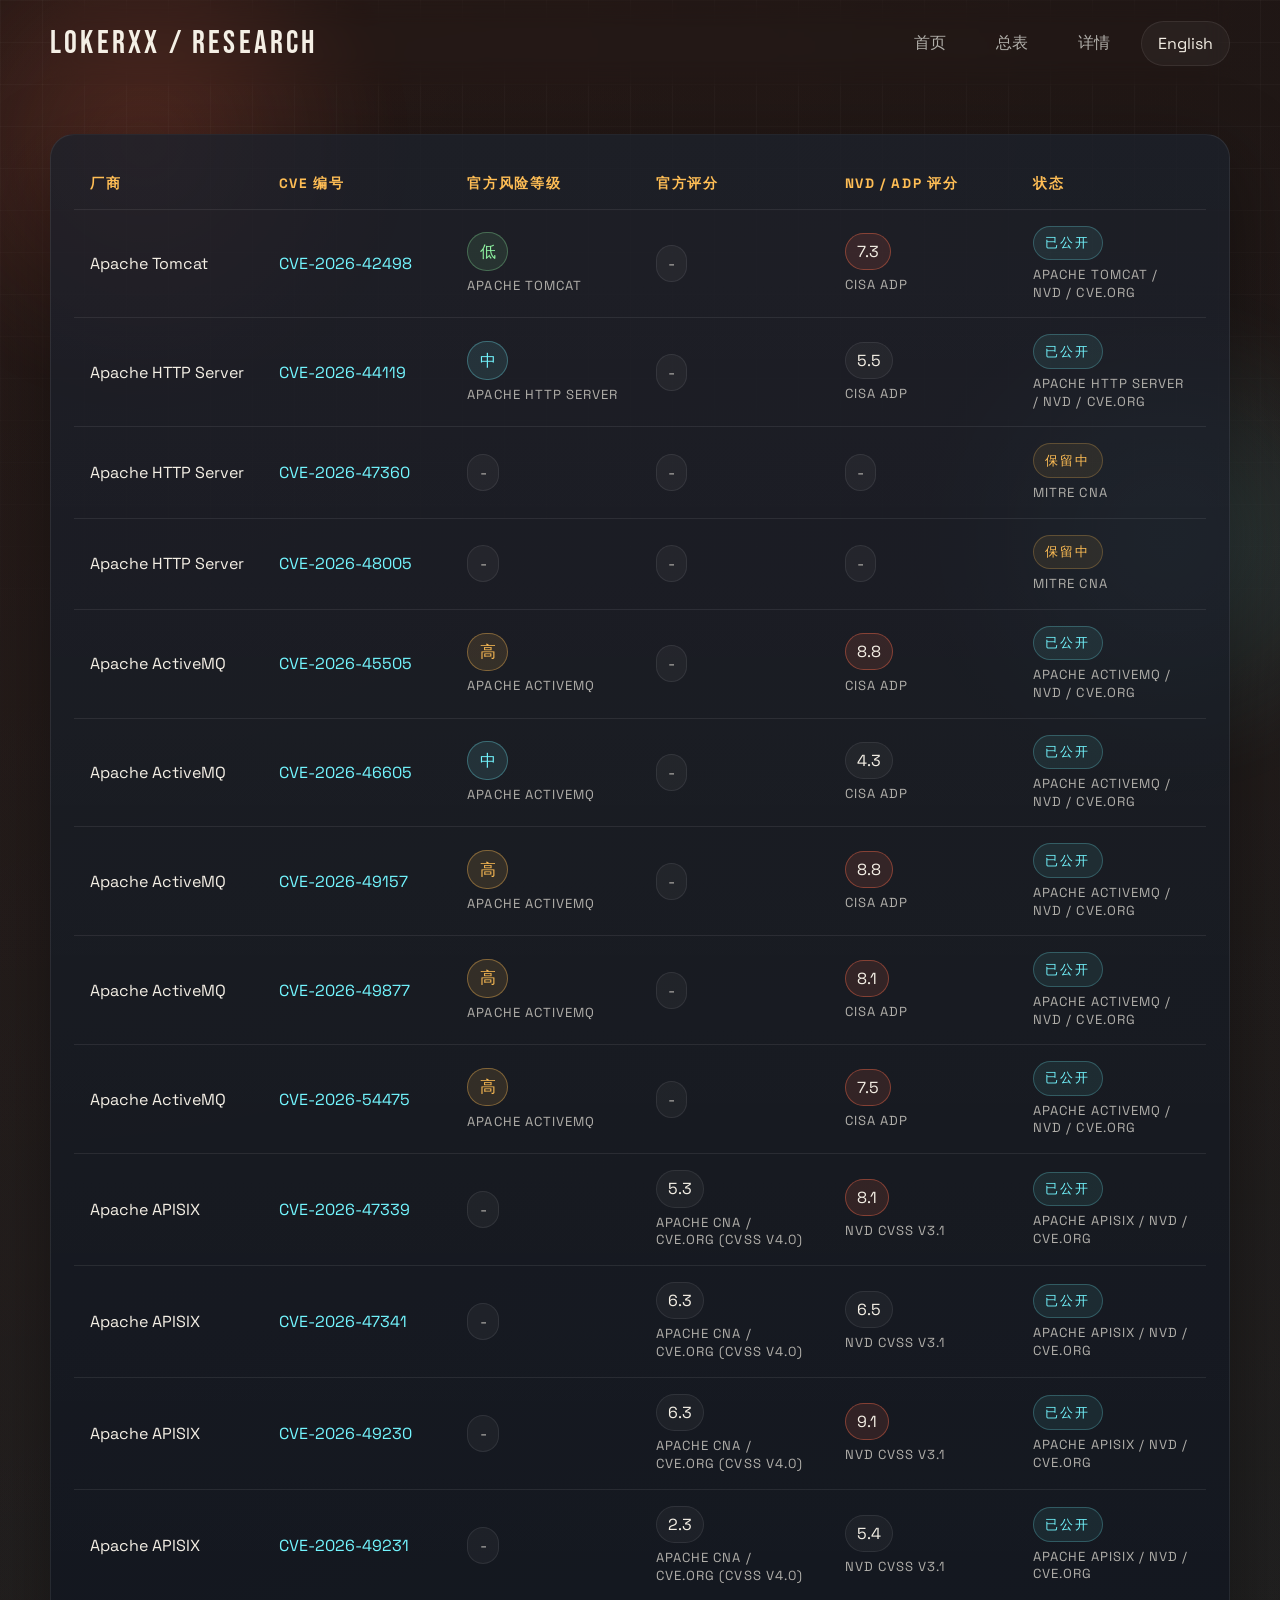
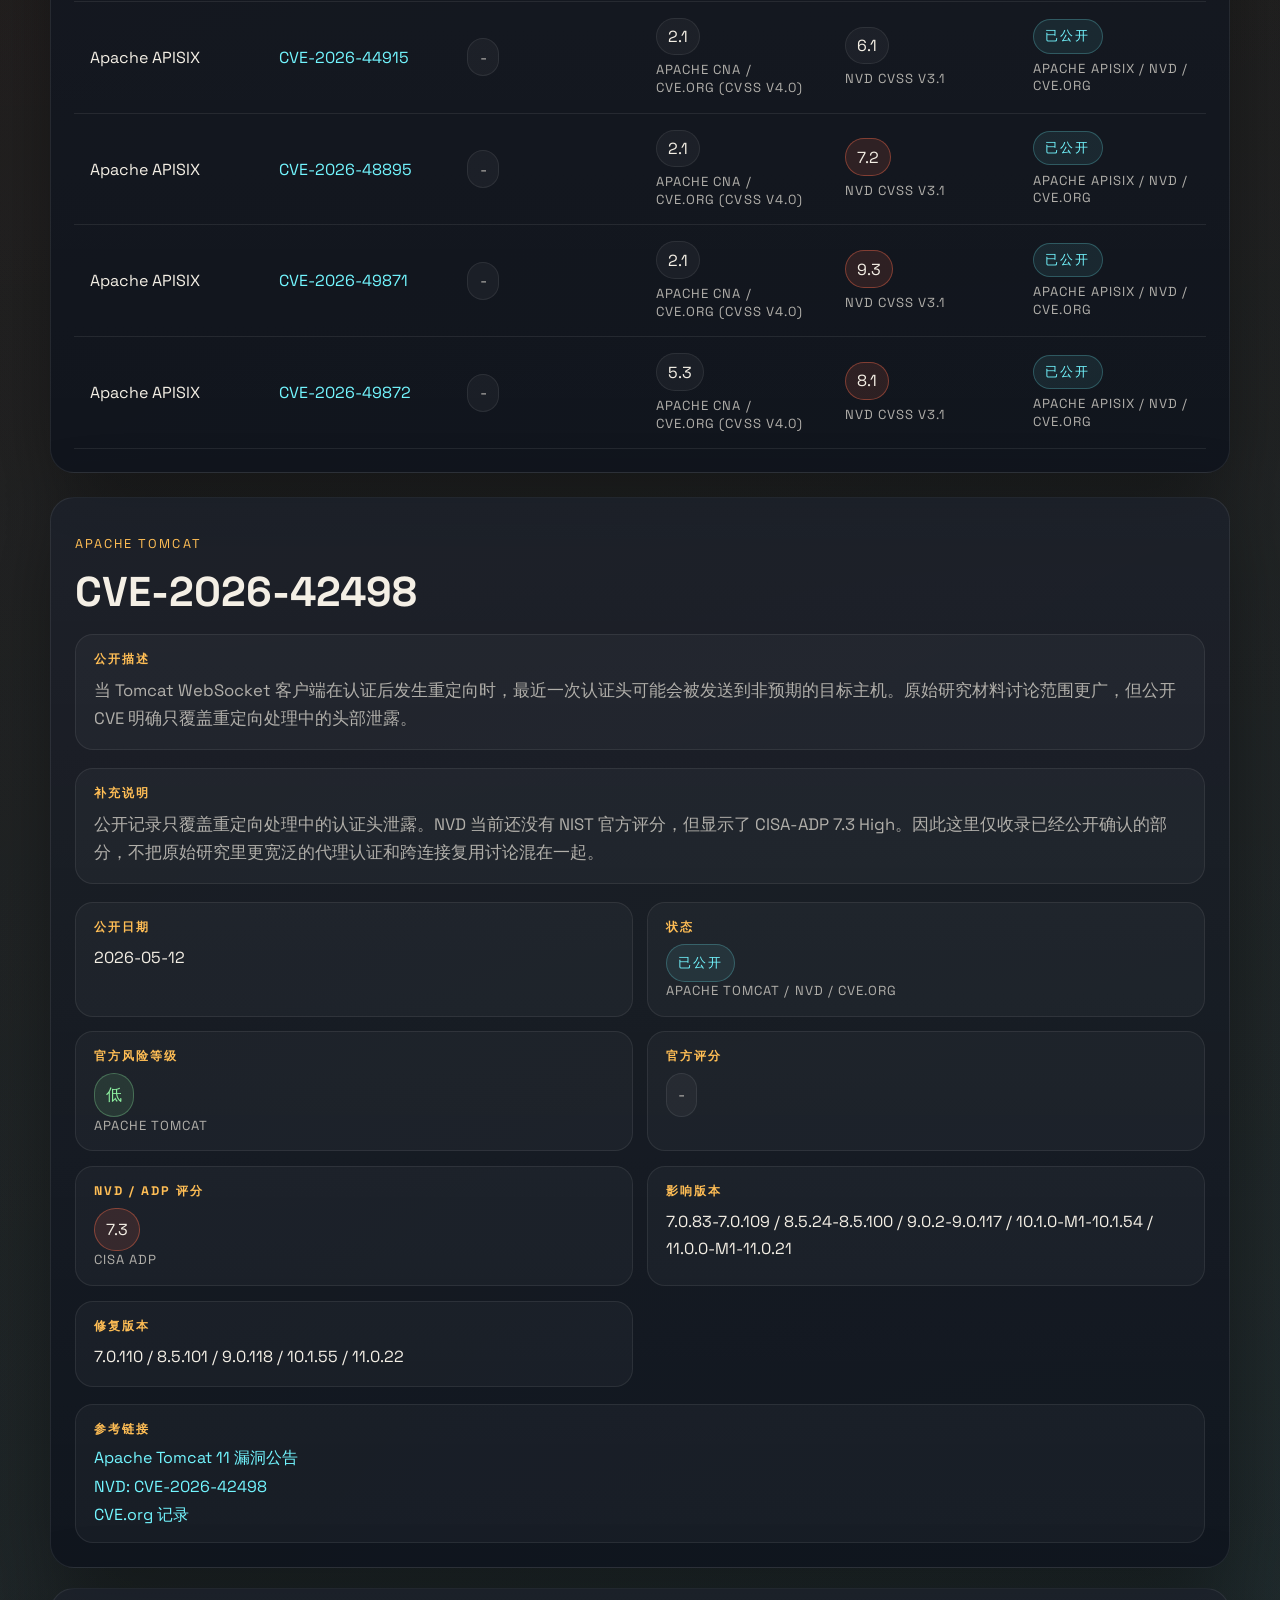
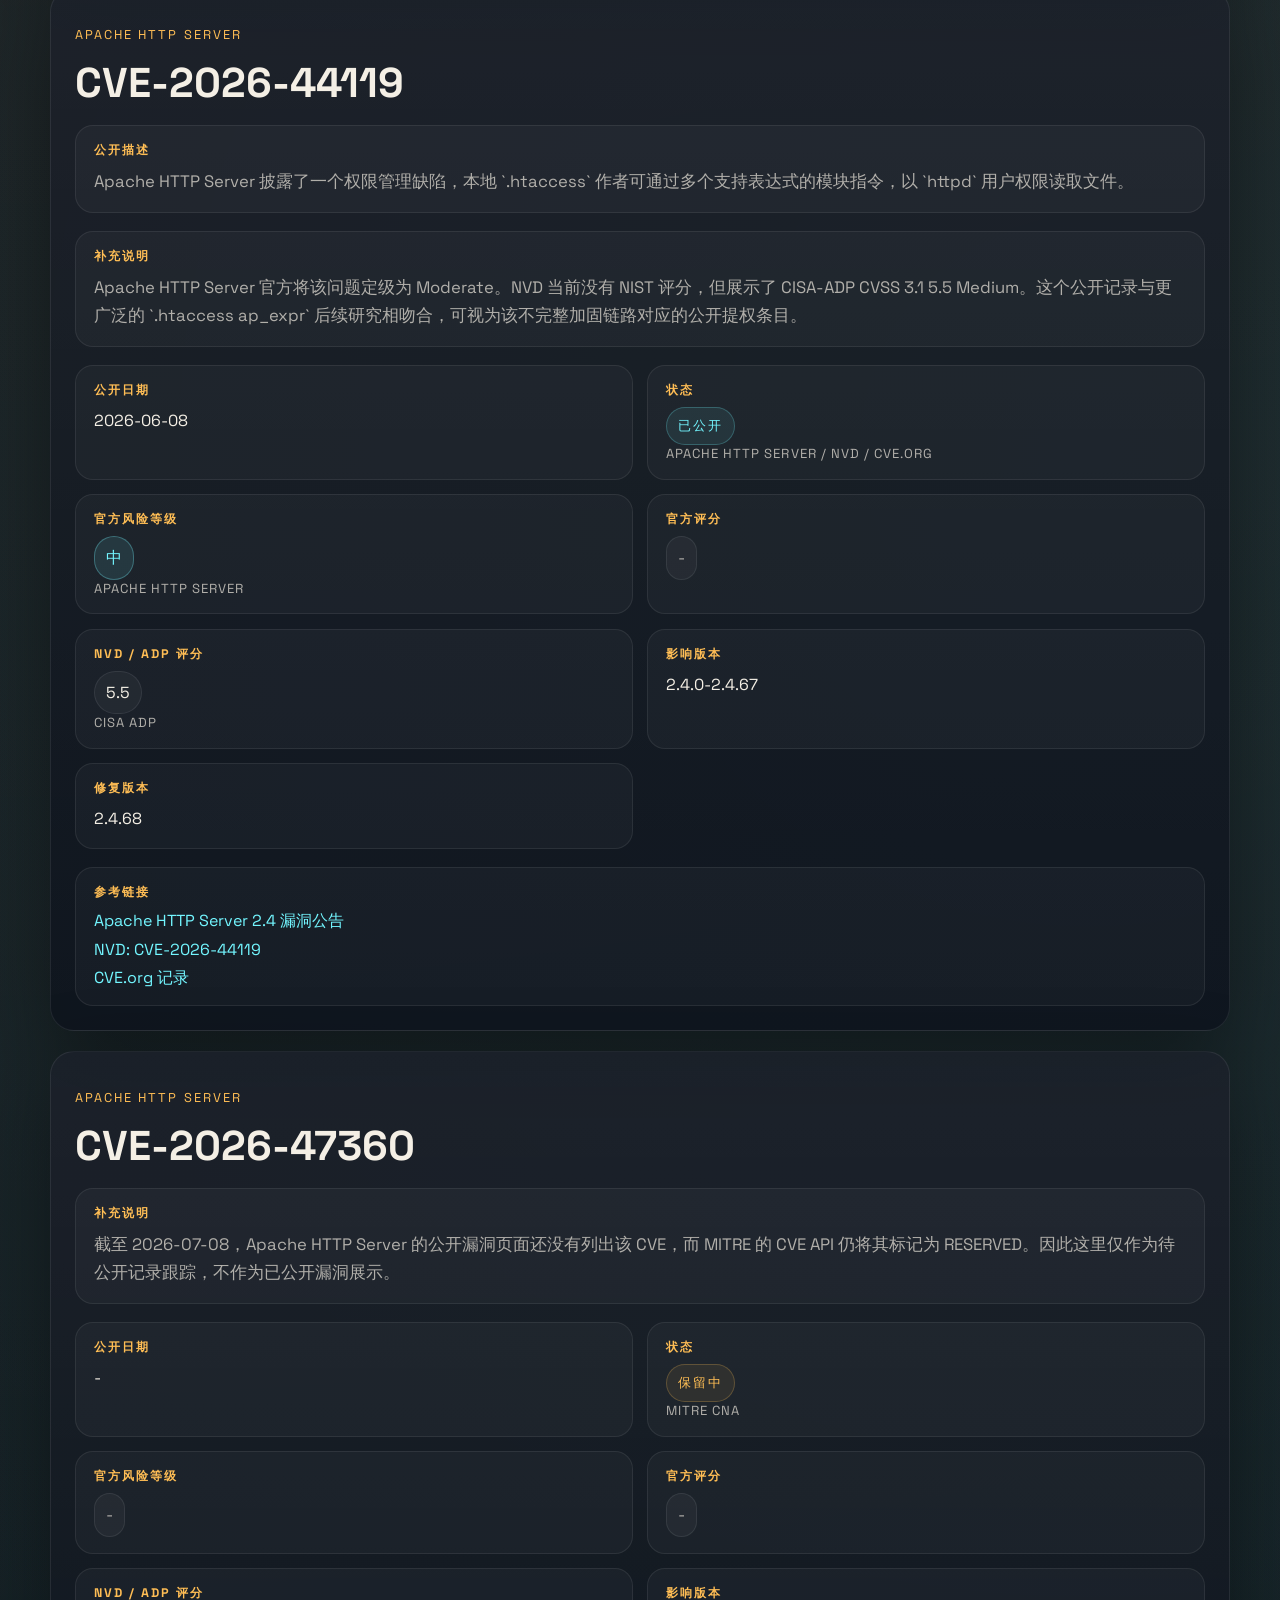
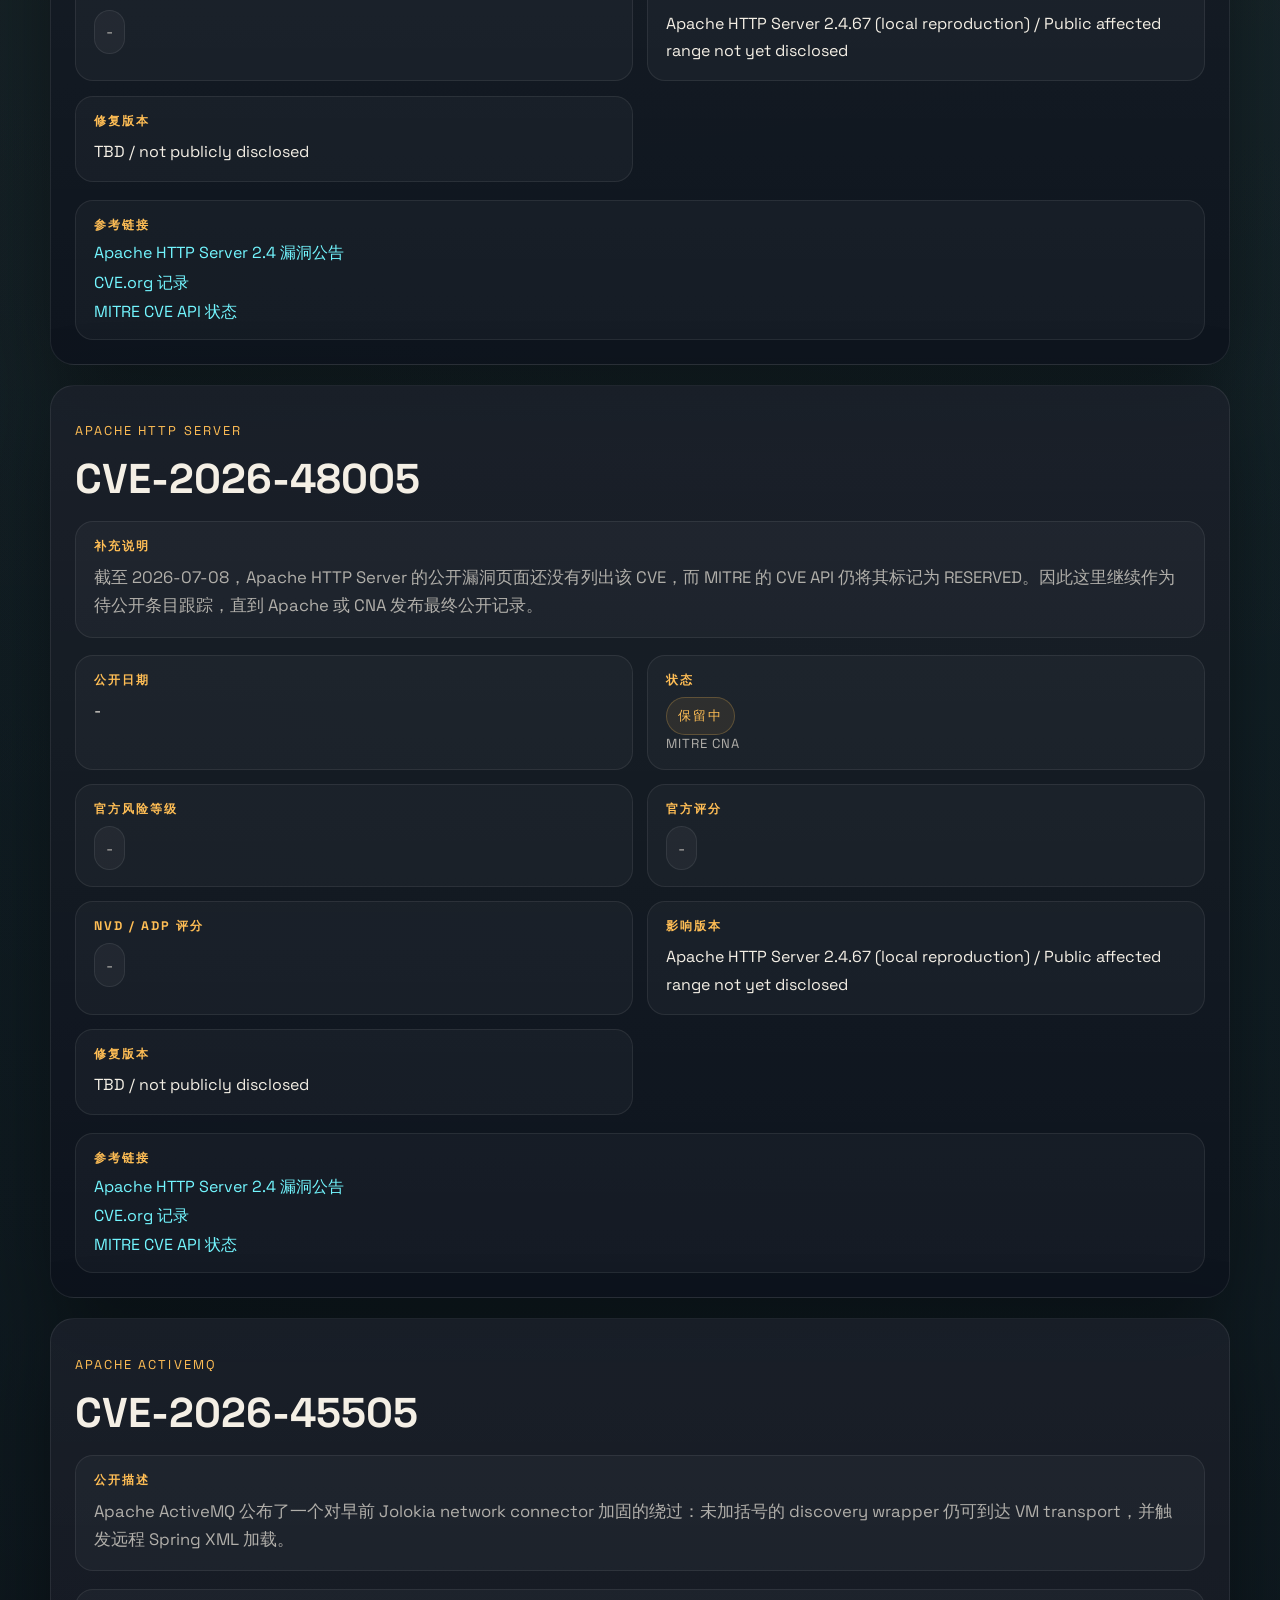
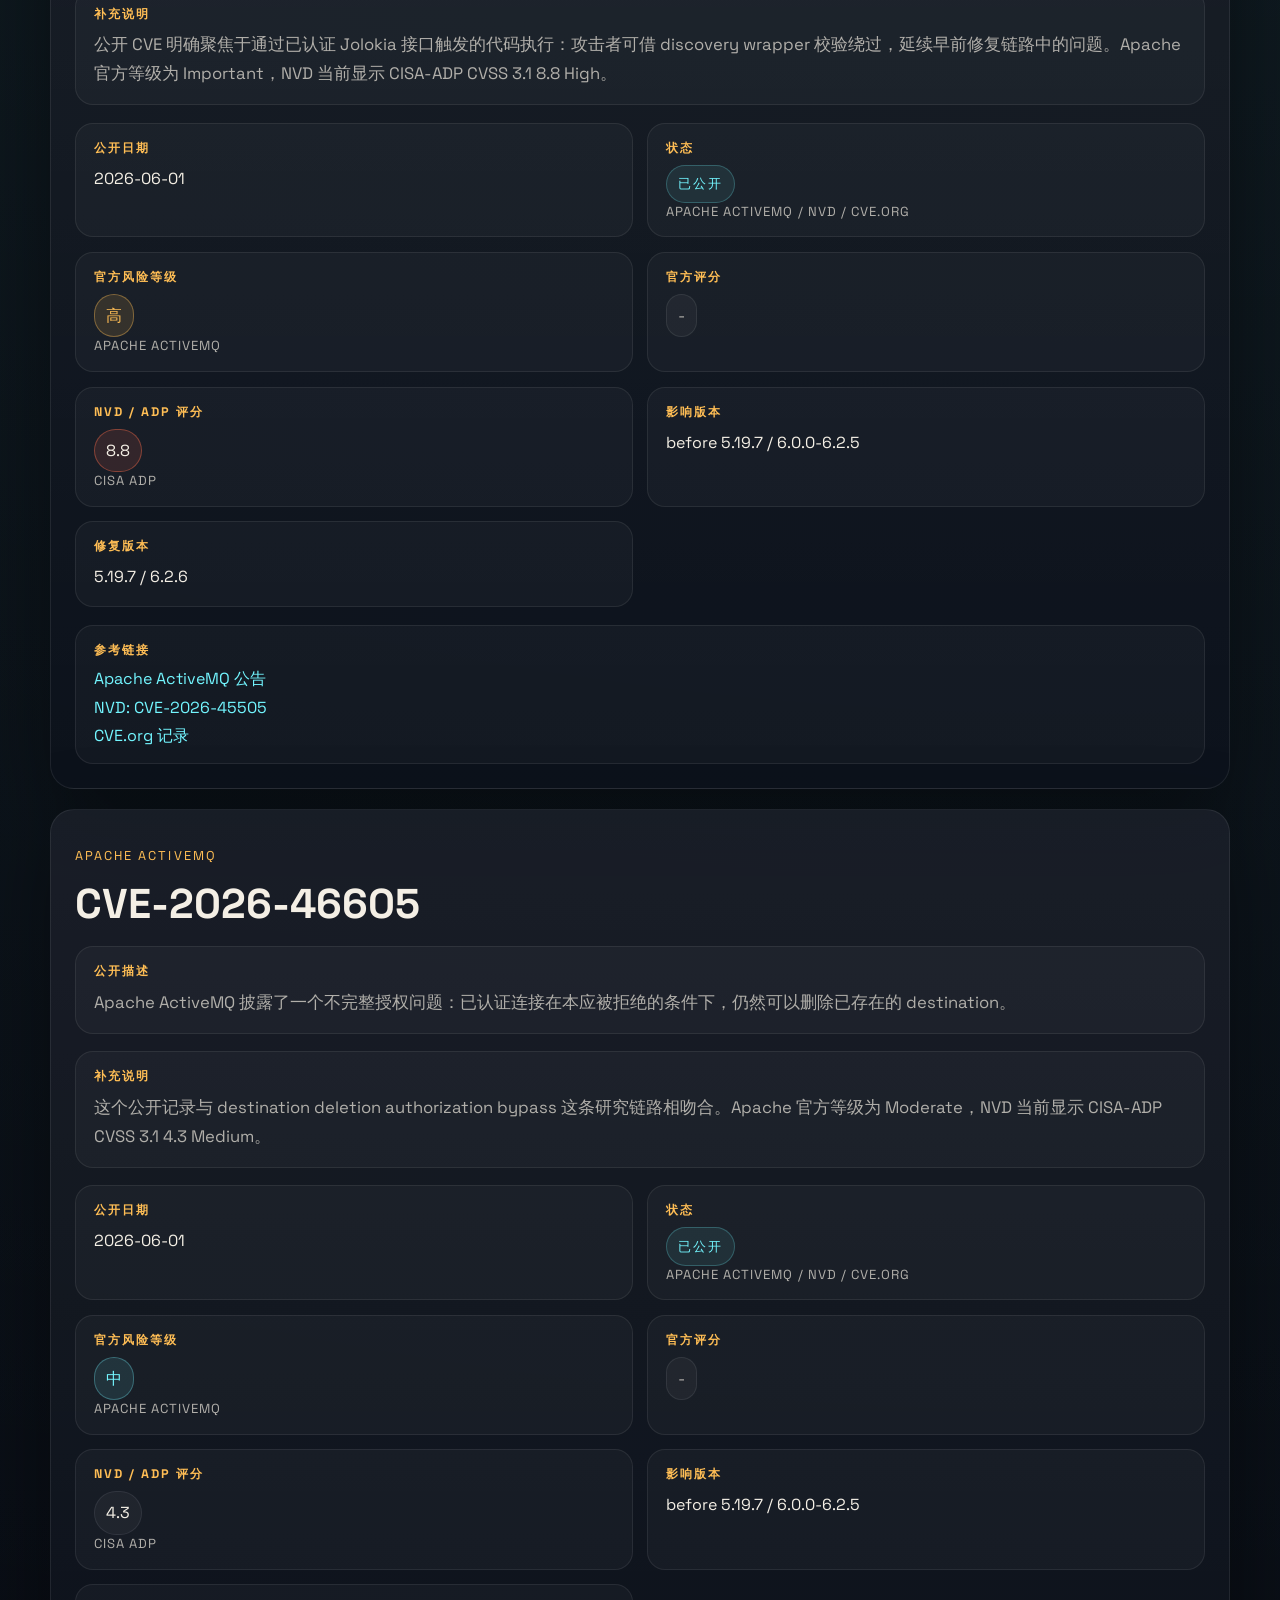
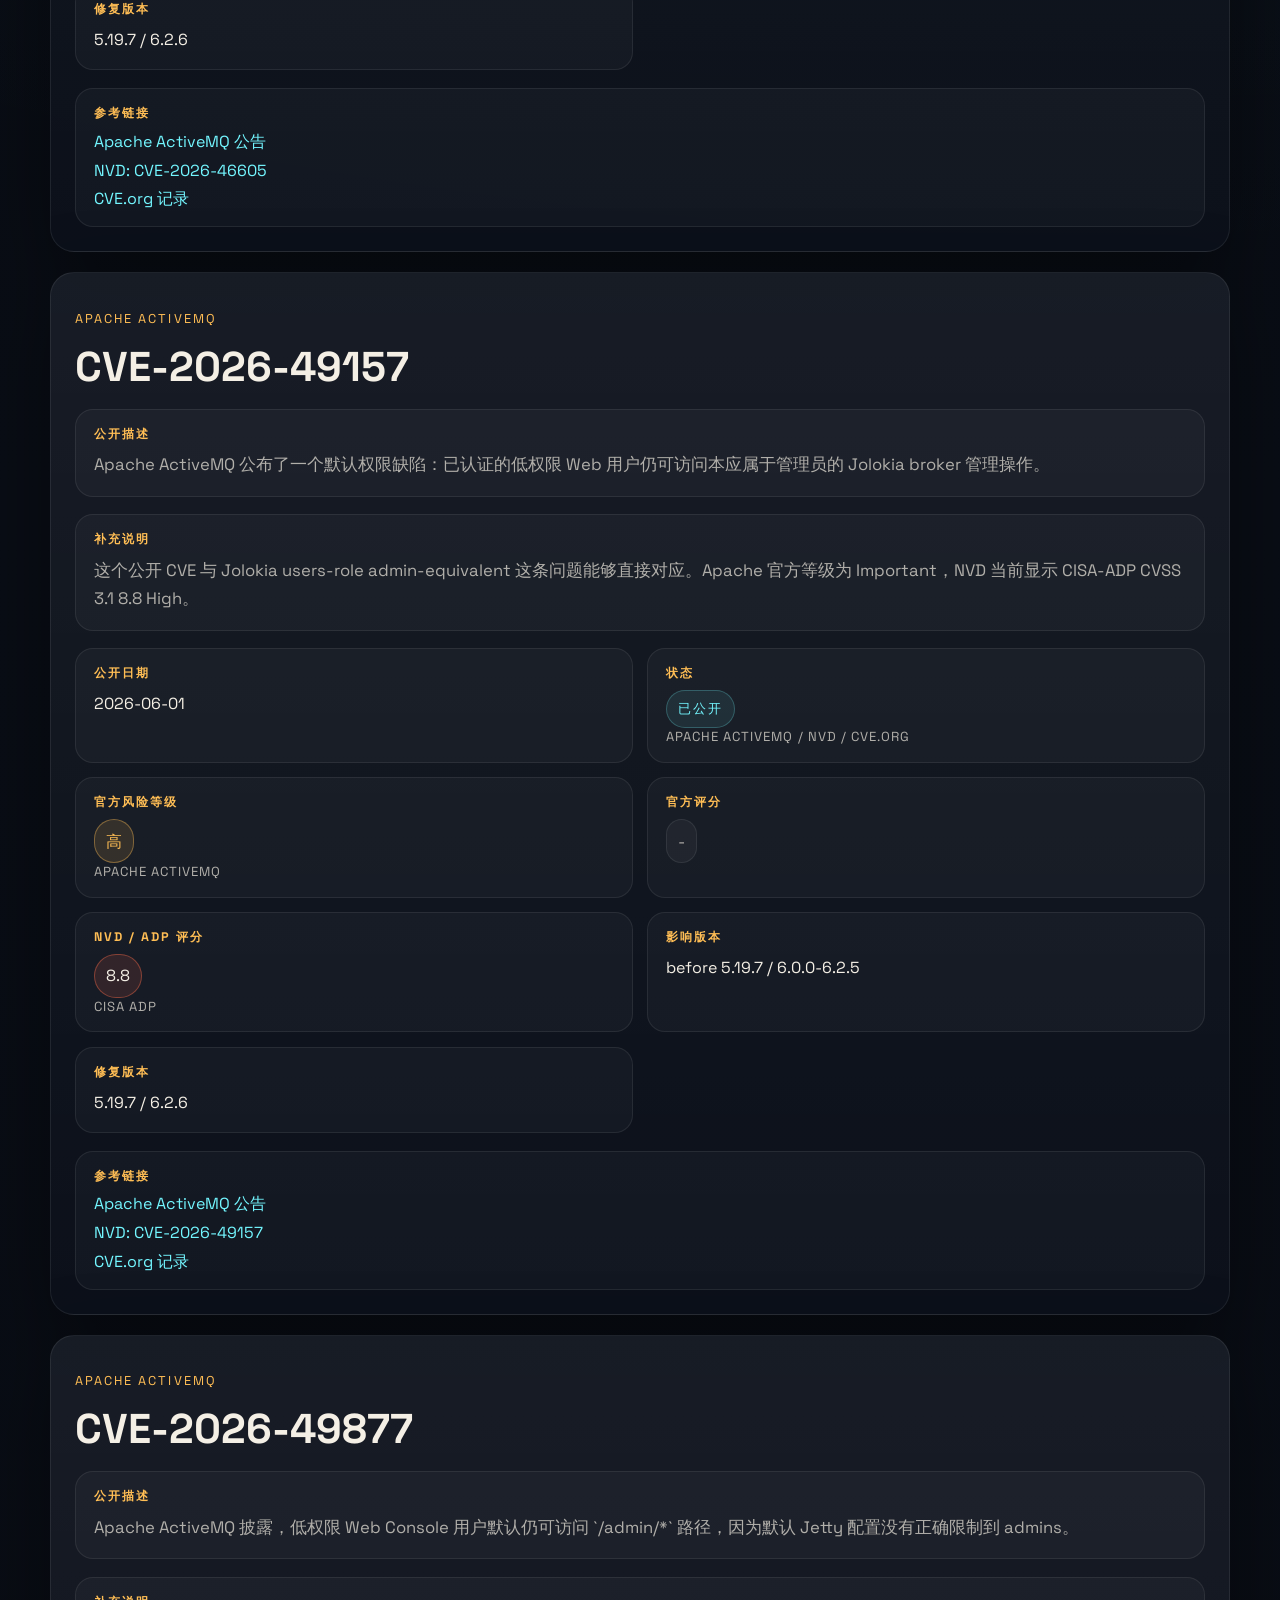
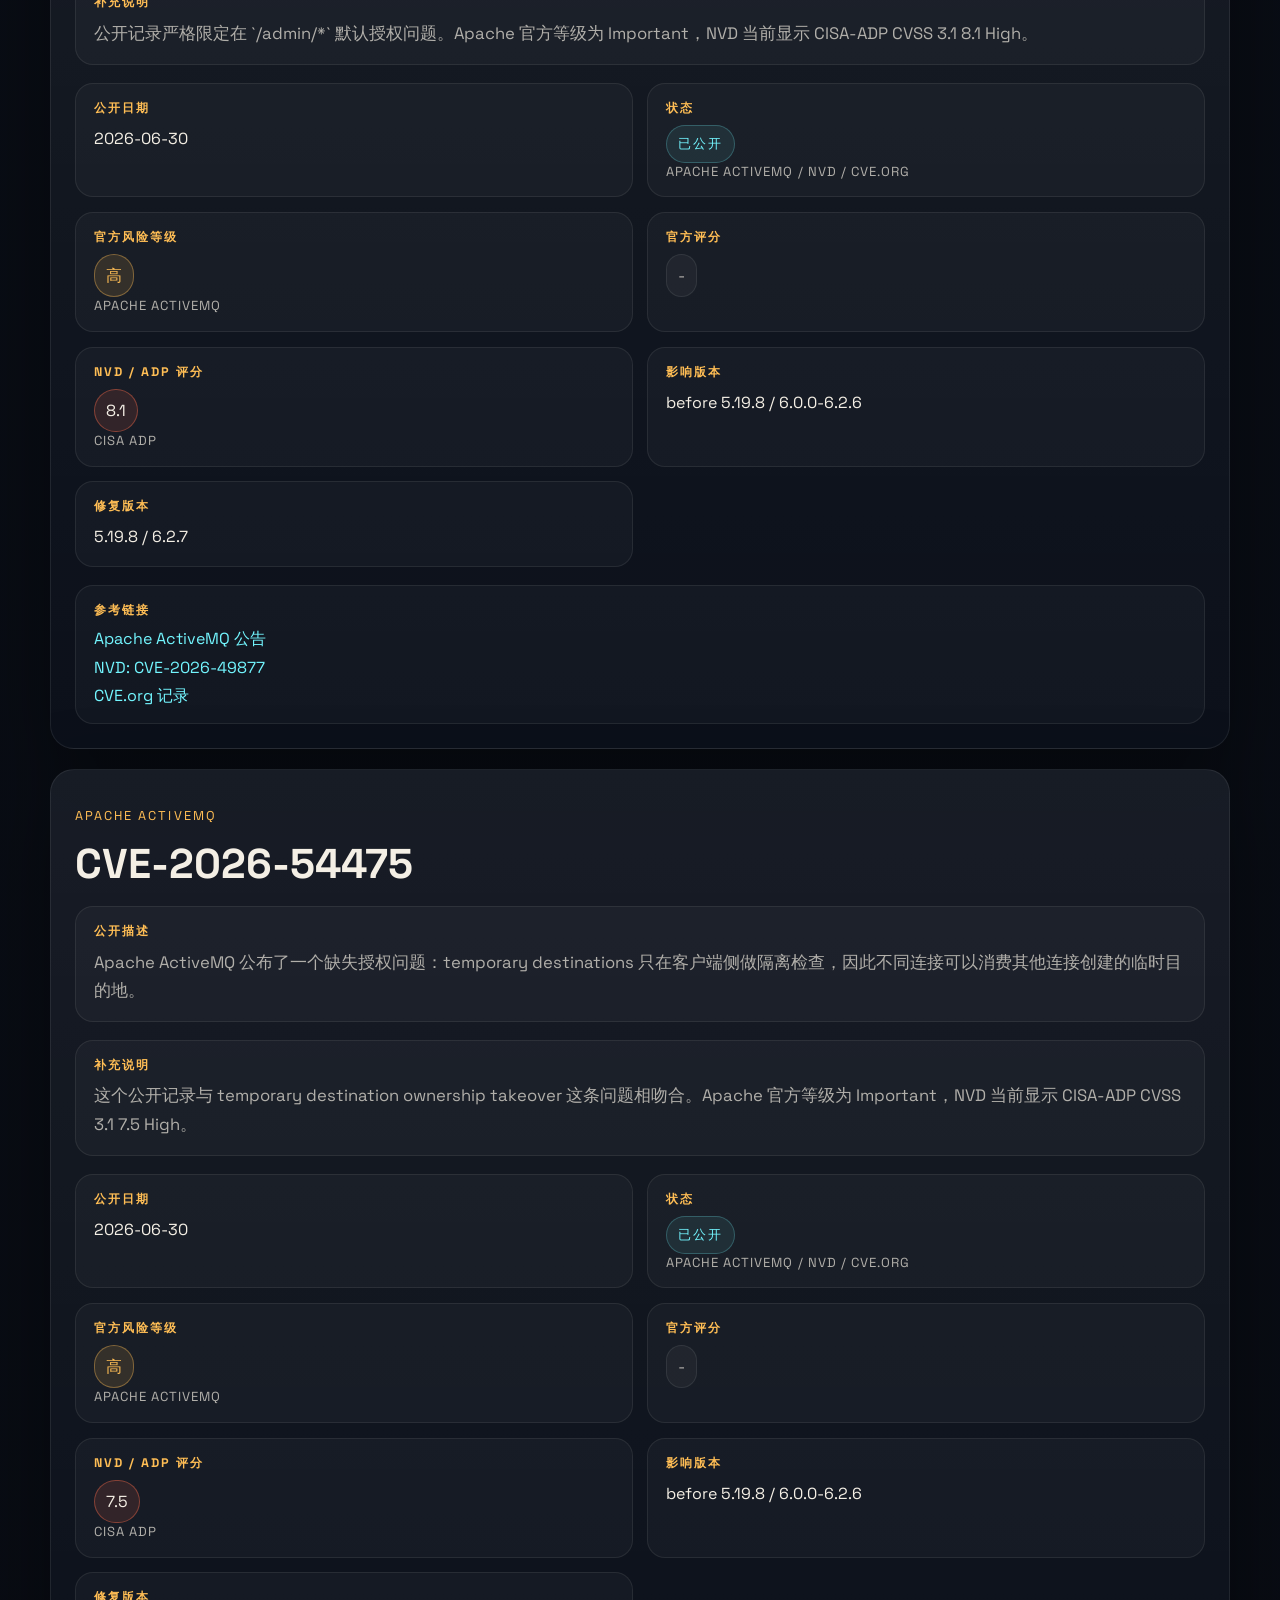
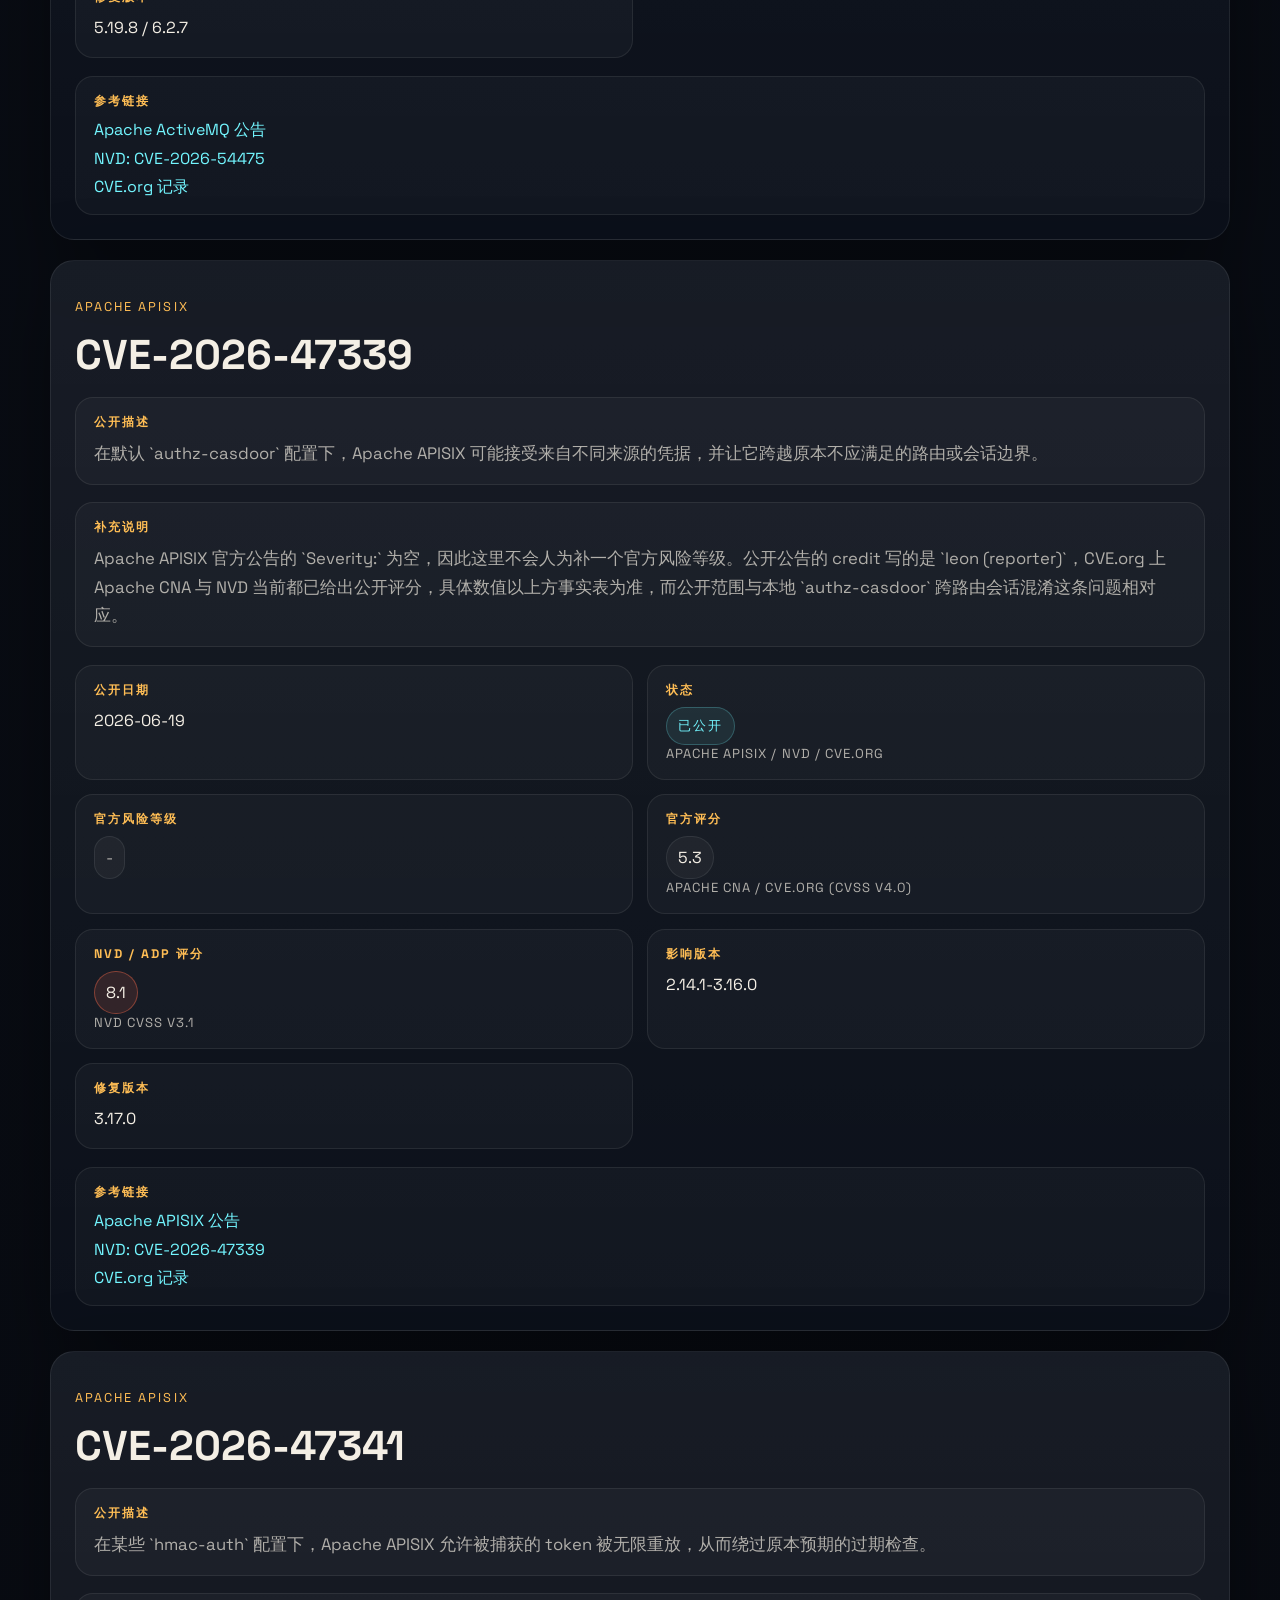
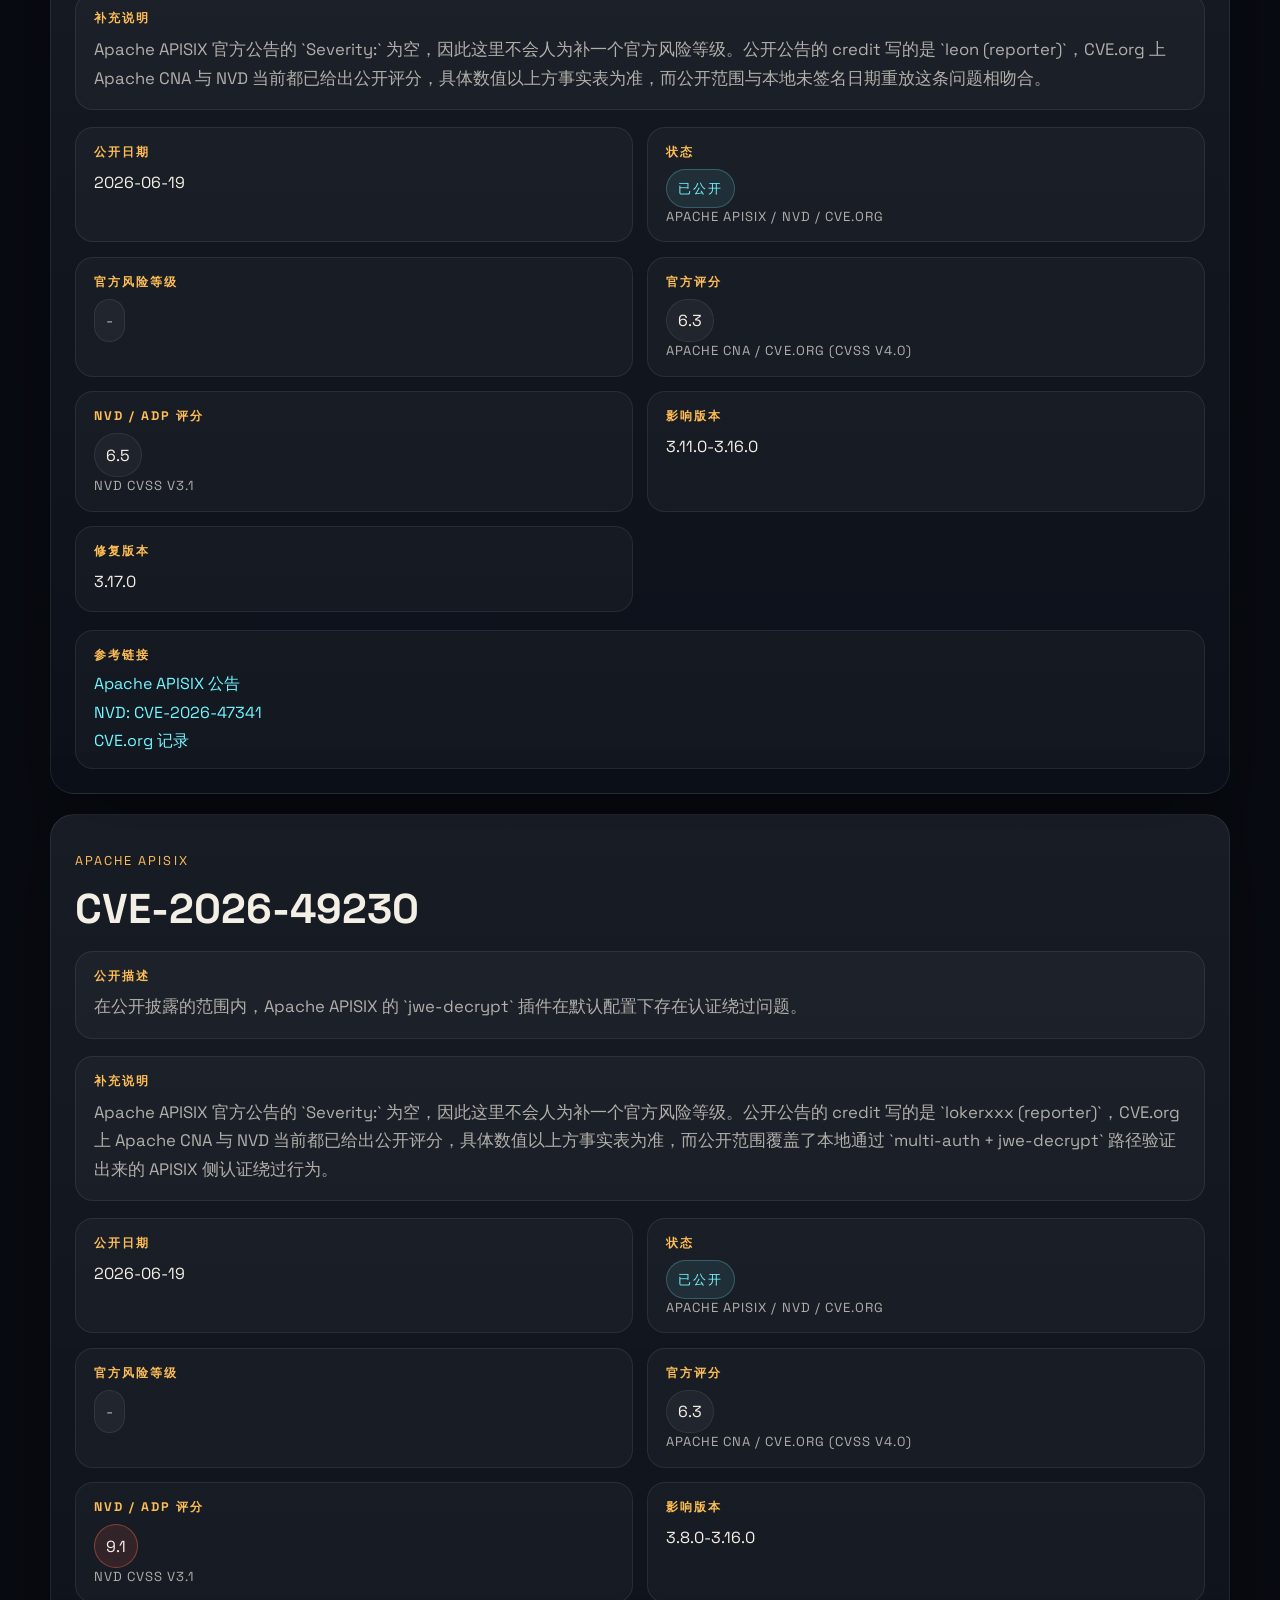
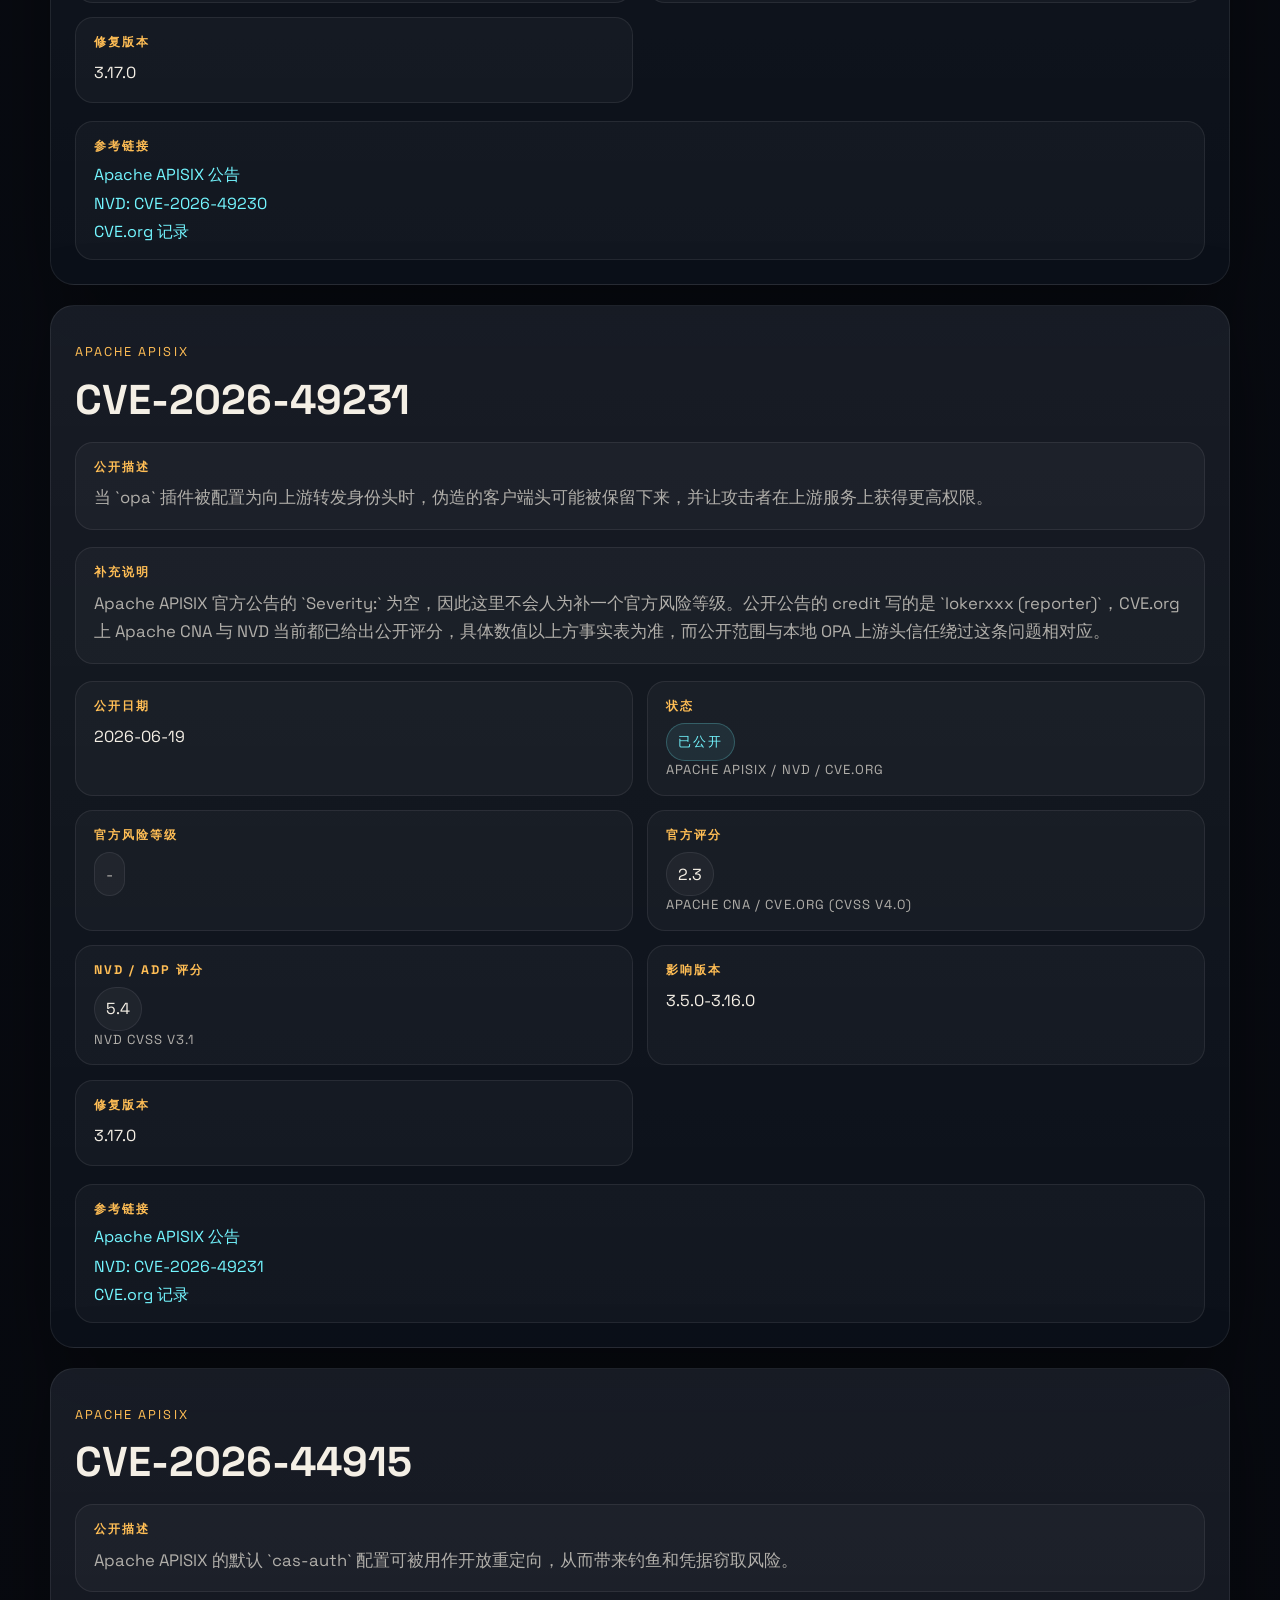
==== cve_detail.html @ 5c818f4a "update" ====
<!DOCTYPE html>
<html lang="zh-CN">
  <head>
    <meta charset="UTF-8" />
    <meta name="viewport" content="width=device-width, initial-scale=1.0" />
    <title>LOKERXX | Apache CVE Detail</title>
    <meta
      name="description"
      content="Apache CVE detail page showing both published records and reserved identifiers being tracked."
    />
    <link rel="preconnect" href="https://fonts.googleapis.com" />
    <link rel="preconnect" href="https://fonts.gstatic.com" crossorigin />
    <link
      href="https://fonts.googleapis.com/css2?family=Bebas+Neue&family=Space+Grotesk:wght@400;500;700&display=swap"
      rel="stylesheet"
    />
    <link rel="stylesheet" href="styles.css" />
  </head>
  <body class="detail-page" data-page="detail">
    <div class="page-shell">
      <div class="ambient ambient-one"></div>
      <div class="ambient ambient-two"></div>
      <div class="grid-mask"></div>

      <header class="topbar">
        <a class="brand" href="index.html">LOKERXX / RESEARCH</a>
        <div class="topbar-tools">
          <nav class="nav">
            <a href="index.html" data-i18n="navHome">Home</a>
            <a href="#detail-index" data-i18n="navTable">Table</a>
            <a href="#detail-list" data-i18n="navDetails">Details</a>
          </nav>
          <button class="lang-toggle" id="language-toggle" type="button">中文</button>
        </div>
      </header>

      <main>
        <section id="detail-index" class="section">
          <article class="panel table-panel">
            <div class="table-wrap">
              <table class="research-table detail-index-table">
                <thead>
                  <tr>
                    <th data-i18n="colVendor">Vendor</th>
                    <th data-i18n="colCve">CVE ID</th>
                    <th data-i18n="colOfficialSeverity">Official Severity</th>
                    <th data-i18n="colOfficialScore">Official Score</th>
                    <th data-i18n="colNvdScore">NVD Score</th>
                    <th data-i18n="colStatus">Status</th>
                  </tr>
                </thead>
                <tbody id="detail-index-body"></tbody>
              </table>
            </div>
          </article>

          <div class="detail-list" id="detail-list"></div>
        </section>
      </main>

      <footer class="footer">
        <p>© <span id="year"></span> LOKERXX.</p>
      </footer>
    </div>

    <script src="cve-data.js"></script>
    <script src="script.js"></script>
  </body>
</html>
---- styles.css ----
:root {
  --bg: #07080d;
  --bg-soft: #101521;
  --panel: rgba(14, 18, 29, 0.78);
  --panel-strong: rgba(20, 25, 39, 0.94);
  --line: rgba(255, 255, 255, 0.08);
  --line-strong: rgba(118, 247, 255, 0.22);
  --text: #f4efe5;
  --muted: #b1afaa;
  --gold: #ffbe55;
  --red: #ff6d4d;
  --cyan: #73f6ff;
  --green: #8ef1a1;
  --shadow: 0 24px 80px rgba(0, 0, 0, 0.38);
  --radius: 24px;
  --max-width: 1180px;
}

* {
  box-sizing: border-box;
}

html {
  scroll-behavior: smooth;
}

body {
  margin: 0;
  min-height: 100vh;
  font-family: "Space Grotesk", sans-serif;
  color: var(--text);
  background:
    radial-gradient(circle at top left, rgba(255, 109, 77, 0.12), transparent 28%),
    radial-gradient(circle at 85% 18%, rgba(115, 246, 255, 0.14), transparent 28%),
    linear-gradient(180deg, #050607 0%, #090d15 42%, #07080d 100%);
  overflow-x: hidden;
}

a {
  color: inherit;
  text-decoration: none;
}

.page-shell {
  position: relative;
  isolation: isolate;
}

.ambient {
  position: fixed;
  width: 34rem;
  height: 34rem;
  border-radius: 999px;
  filter: blur(34px);
  opacity: 0.24;
  pointer-events: none;
  z-index: -3;
}

.ambient-one {
  top: -8rem;
  left: -8rem;
  background: radial-gradient(circle, rgba(255, 109, 77, 0.84), transparent 64%);
  animation: drift-one 12s ease-in-out infinite;
}

.ambient-two {
  right: -10rem;
  bottom: 10vh;
  background: radial-gradient(circle, rgba(115, 246, 255, 0.7), transparent 62%);
  animation: drift-two 14s ease-in-out infinite;
}

.grid-mask {
  position: fixed;
  inset: 0;
  background-image:
    linear-gradient(rgba(255, 255, 255, 0.03) 1px, transparent 1px),
    linear-gradient(90deg, rgba(255, 255, 255, 0.03) 1px, transparent 1px);
  background-size: 42px 42px;
  mask-image: linear-gradient(180deg, rgba(0, 0, 0, 0.9), transparent 88%);
  pointer-events: none;
  z-index: -2;
}

.topbar {
  position: sticky;
  top: 0;
  display: flex;
  align-items: center;
  justify-content: space-between;
  width: min(calc(100% - 2rem), var(--max-width));
  margin: 0 auto;
  padding: 1.25rem 0;
  backdrop-filter: blur(12px);
  z-index: 10;
}

.topbar-tools {
  display: flex;
  align-items: center;
  gap: 0.85rem;
}

.brand {
  font-family: "Bebas Neue", sans-serif;
  font-size: 2rem;
  letter-spacing: 0.1em;
}

.nav {
  display: flex;
  gap: 1rem;
}

.nav a {
  padding: 0.7rem 1rem;
  border: 1px solid transparent;
  border-radius: 999px;
  color: var(--muted);
  transition:
    border-color 180ms ease,
    color 180ms ease,
    background-color 180ms ease;
}

.nav a:hover,
.nav a:focus-visible {
  color: var(--text);
  border-color: var(--line);
  background: rgba(255, 255, 255, 0.04);
}

.lang-toggle {
  padding: 0.7rem 1rem;
  border: 1px solid var(--line);
  border-radius: 999px;
  background: rgba(255, 255, 255, 0.04);
  color: var(--text);
  font: inherit;
  cursor: pointer;
  transition:
    border-color 180ms ease,
    background-color 180ms ease,
    transform 180ms ease;
}

.lang-toggle:hover,
.lang-toggle:focus-visible {
  transform: translateY(-1px);
  border-color: var(--line-strong);
  background: rgba(255, 255, 255, 0.08);
}

main {
  width: min(calc(100% - 2rem), var(--max-width));
  margin: 0 auto;
}

.section {
  padding: 3rem 0;
}

.eyebrow,
.status-pill {
  text-transform: uppercase;
  letter-spacing: 0.16em;
  font-size: 0.8rem;
}

.eyebrow {
  color: var(--gold);
}

.detail-copy {
  max-width: 62ch;
  font-size: 1.04rem;
  line-height: 1.7;
  color: var(--muted);
}

.panel {
  background: linear-gradient(180deg, rgba(255, 255, 255, 0.05), transparent), var(--panel);
  border: 1px solid var(--line);
  border-radius: var(--radius);
  box-shadow: var(--shadow);
}

.table-panel {
  padding: 1.45rem;
  overflow: hidden;
}

.table-wrap {
  overflow-x: auto;
}

.research-table {
  width: 100%;
  border-collapse: collapse;
  table-layout: fixed;
}

.research-table th,
.research-table td {
  padding: 1rem;
  border-bottom: 1px solid var(--line);
  text-align: left;
}

.research-table th {
  font-size: 0.85rem;
  letter-spacing: 0.12em;
  text-transform: uppercase;
  color: var(--gold);
}

.research-table td {
  font-size: 1rem;
}

.cve-link {
  color: var(--cyan);
  word-break: break-word;
}

.score-pill,
.risk-pill,
.status-pill {
  display: inline-flex;
  align-items: center;
  gap: 0.35rem;
  padding: 0.45rem 0.7rem;
  border-radius: 999px;
  border: 1px solid var(--line);
  background: rgba(255, 255, 255, 0.04);
}

.score-pill {
  color: var(--text);
}

.score-pill.is-high {
  border-color: rgba(255, 109, 77, 0.4);
  background: rgba(255, 109, 77, 0.12);
}

.score-pill.is-none {
  color: var(--muted);
}

.risk-pill.is-none,
.status-pill.is-none {
  color: var(--muted);
}

.risk-pill.is-critical {
  color: #ffd9cf;
  border-color: rgba(255, 109, 77, 0.45);
  background: rgba(255, 109, 77, 0.18);
}

.risk-pill.is-high {
  color: #ffbe55;
  border-color: rgba(255, 190, 85, 0.38);
  background: rgba(255, 190, 85, 0.12);
}

.risk-pill.is-medium {
  color: var(--cyan);
  border-color: rgba(115, 246, 255, 0.3);
  background: rgba(115, 246, 255, 0.1);
}

.risk-pill.is-low {
  color: var(--green);
  border-color: rgba(142, 241, 161, 0.3);
  background: rgba(142, 241, 161, 0.1);
}

.score-cell {
  display: grid;
  justify-items: start;
  gap: 0.38rem;
}

.risk-cell {
  display: grid;
  justify-items: start;
  gap: 0.38rem;
}

.status-cell {
  display: grid;
  justify-items: start;
  gap: 0.38rem;
}

.score-source {
  display: block;
  color: var(--muted);
  font-size: 0.82rem;
  line-height: 1.35;
  letter-spacing: 0.08em;
  text-transform: uppercase;
  word-break: break-word;
}

.status-pill.is-public {
  color: var(--cyan);
  border-color: rgba(115, 246, 255, 0.24);
  background: rgba(115, 246, 255, 0.08);
}

.status-pill.is-reserved {
  color: var(--gold);
  border-color: rgba(255, 190, 85, 0.24);
  background: rgba(255, 190, 85, 0.08);
}

.status-pill.is-rejected {
  color: #ff9f8a;
  border-color: rgba(255, 109, 77, 0.26);
  background: rgba(255, 109, 77, 0.09);
}

.detail-list {
  display: grid;
  gap: 1.25rem;
  margin-top: 1.5rem;
}

.detail-section {
  padding: 1.5rem;
}

.detail-section-head {
  display: flex;
  align-items: flex-start;
  gap: 1rem;
  margin-bottom: 0.9rem;
}

.detail-section h3 {
  margin: 0.2rem 0 0;
  font-size: clamp(1.8rem, 4vw, 2.6rem);
}

.detail-copy-stack {
  display: grid;
  gap: 1.1rem;
  margin-top: 1rem;
}

.detail-copy-block {
  padding: 1rem 1.1rem;
  border: 1px solid var(--line);
  border-radius: 18px;
  background: rgba(255, 255, 255, 0.03);
}

.detail-block-label {
  margin: 0 0 0.55rem;
  color: var(--gold);
  font-size: 0.78rem;
  font-weight: 700;
  letter-spacing: 0.16em;
  text-transform: uppercase;
}

.detail-copy-block .detail-copy {
  margin: 0;
  max-width: none;
}

.detail-fact-grid {
  display: grid;
  grid-template-columns: repeat(2, minmax(0, 1fr));
  gap: 0.9rem;
}

.detail-fact {
  padding: 1rem 1.1rem;
  border: 1px solid var(--line);
  border-radius: 18px;
  background: rgba(255, 255, 255, 0.03);
}

.detail-fact-label {
  display: block;
  margin-bottom: 0.5rem;
  color: var(--gold);
  font-size: 0.78rem;
  font-weight: 700;
  letter-spacing: 0.16em;
  text-transform: uppercase;
}

.detail-fact-value {
  line-height: 1.7;
}

.detail-record-links {
  display: grid;
  gap: 0.45rem;
}

.detail-record-links a {
  color: var(--cyan);
  word-break: break-word;
}

.footer {
  width: min(calc(100% - 2rem), var(--max-width));
  margin: 0 auto;
  padding: 0 0 2rem;
  color: var(--muted);
}

.empty-state {
  padding: 1rem 0 0;
  color: var(--muted);
}

@keyframes drift-one {
  0%,
  100% {
    transform: translate3d(0, 0, 0);
  }
  50% {
    transform: translate3d(3rem, 2rem, 0);
  }
}

@keyframes drift-two {
  0%,
  100% {
    transform: translate3d(0, 0, 0);
  }
  50% {
    transform: translate3d(-2rem, -3rem, 0);
  }
}

@media (max-width: 960px) {
  .detail-section-head {
    grid-template-columns: 1fr;
    display: grid;
  }

  .detail-fact-grid {
    grid-template-columns: 1fr;
  }
}

@media (max-width: 720px) {
  .topbar {
    position: static;
    flex-direction: column;
    gap: 1rem;
    align-items: flex-start;
  }

  .topbar-tools {
    width: 100%;
    flex-direction: column;
    align-items: flex-start;
  }

  .nav {
    flex-wrap: wrap;
  }

  .section {
    padding: 2.5rem 0;
  }

  .research-table th,
  .research-table td {
    padding: 0.85rem 0.7rem;
    font-size: 0.92rem;
  }
}
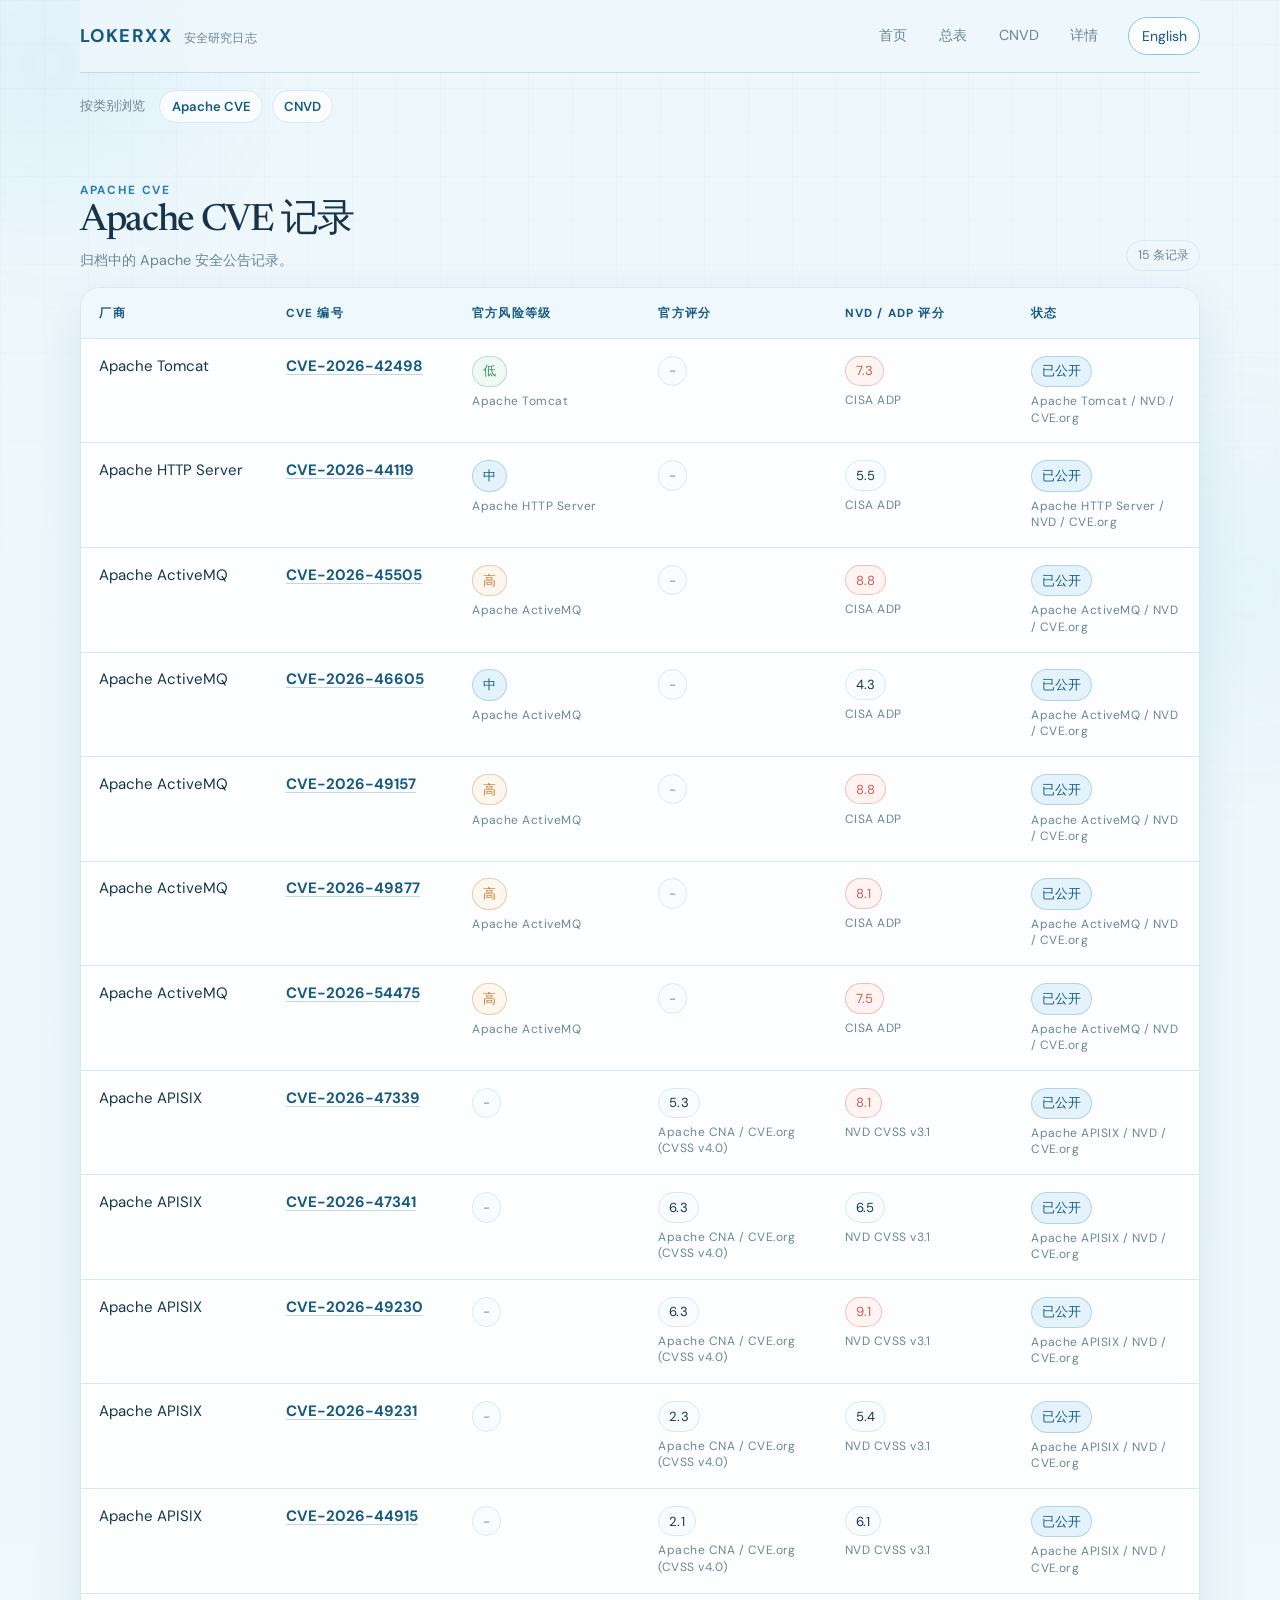
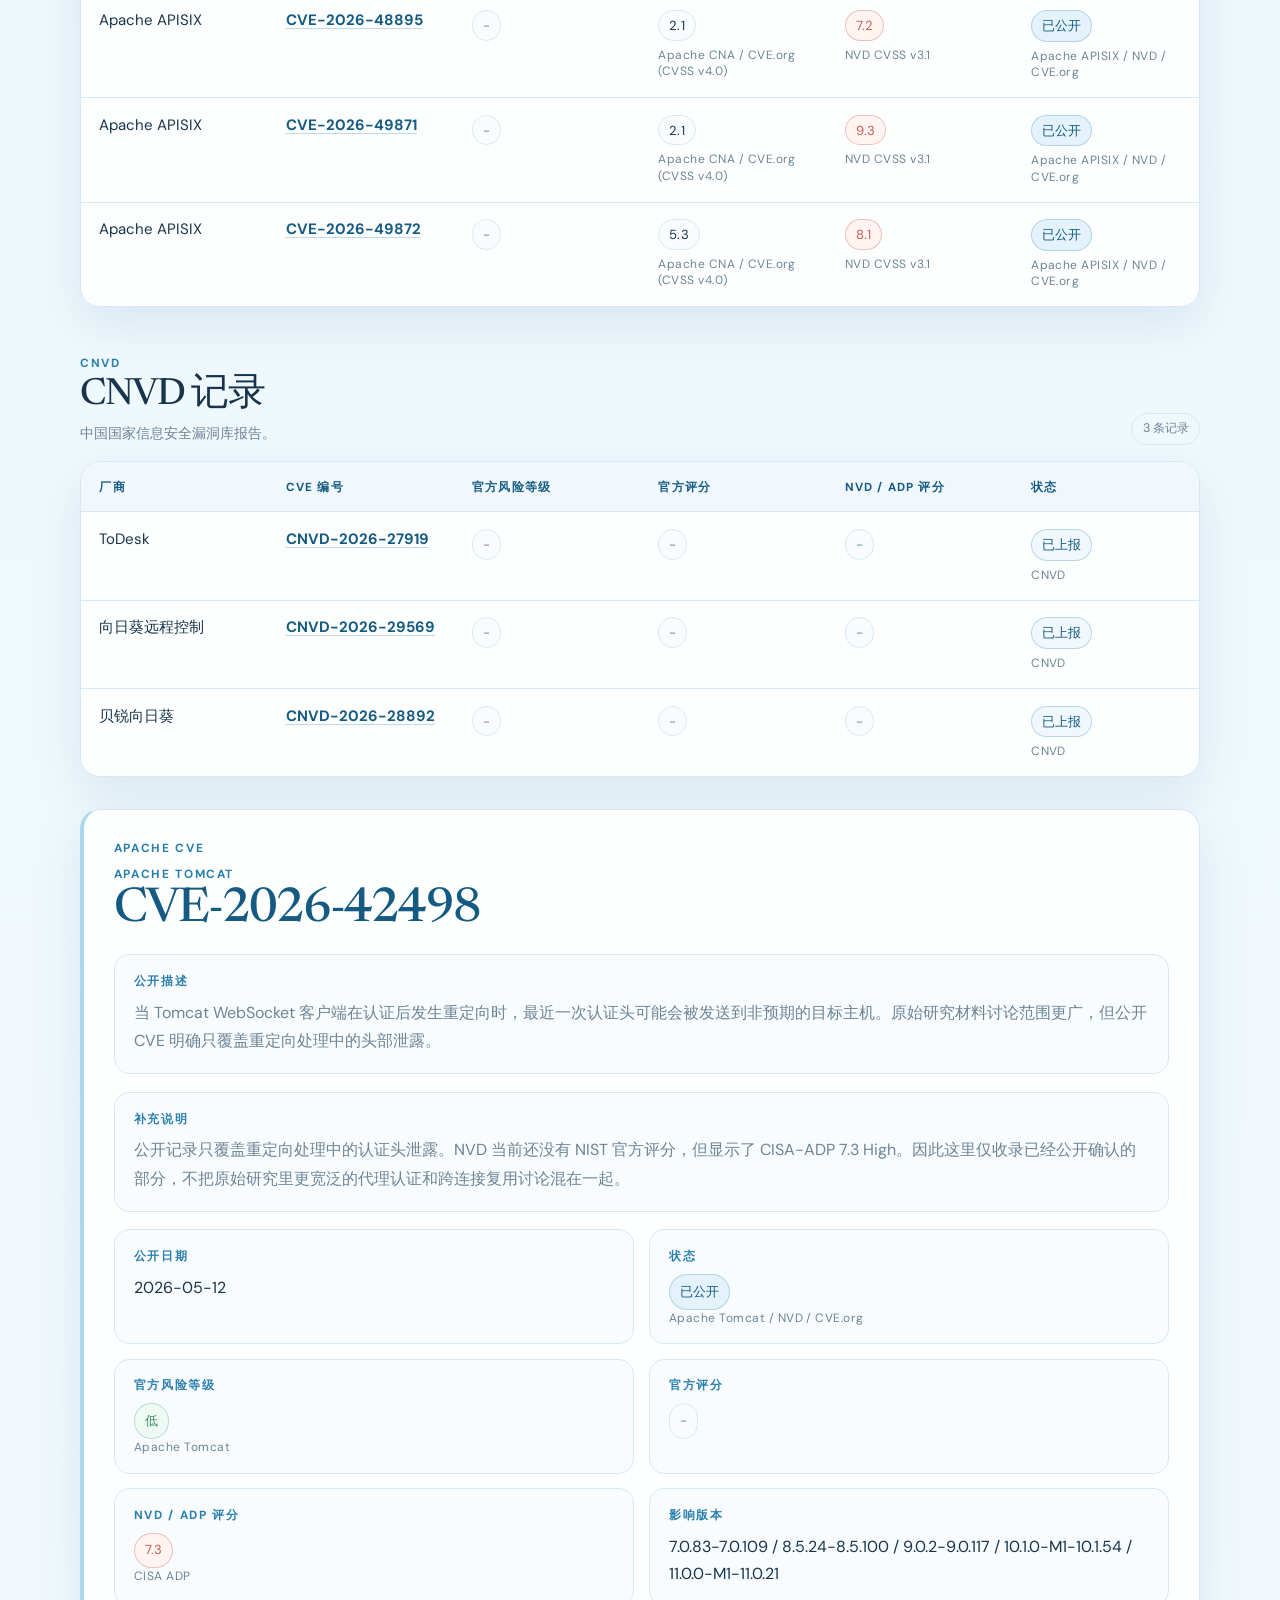
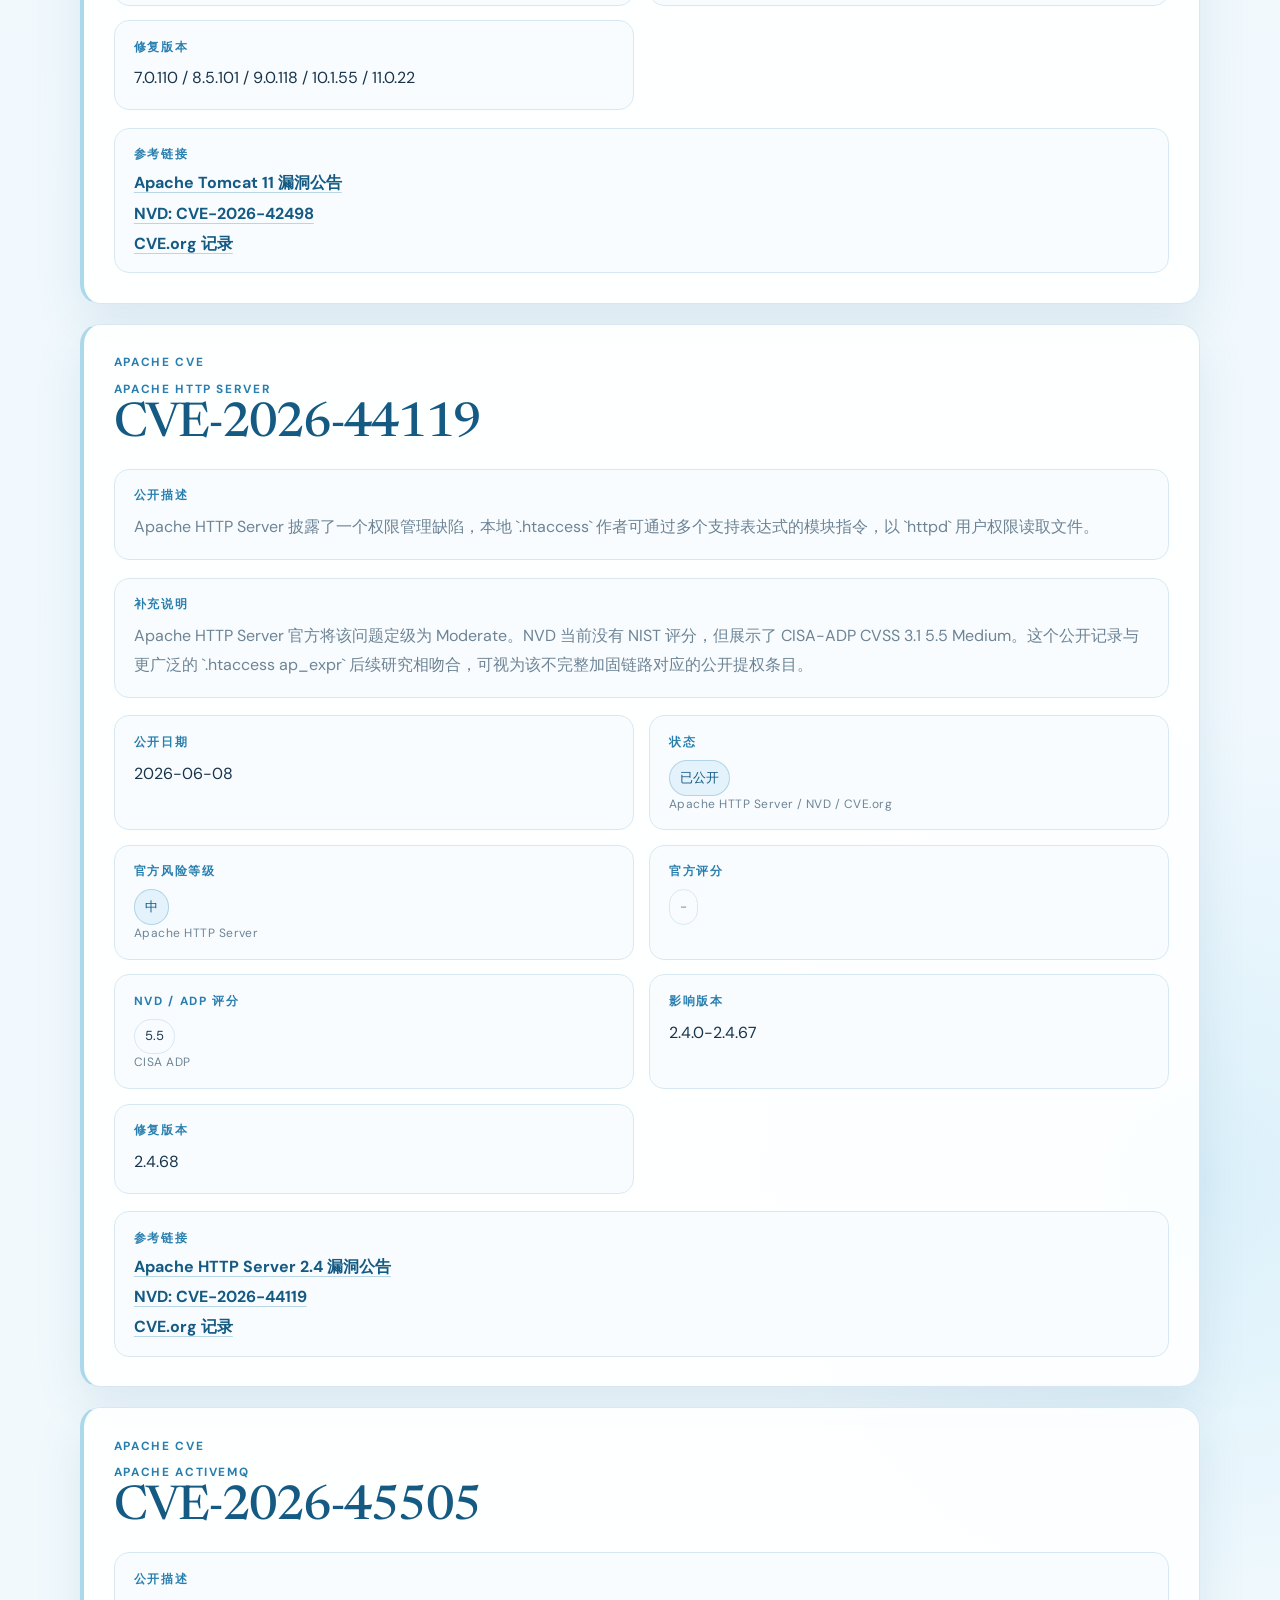
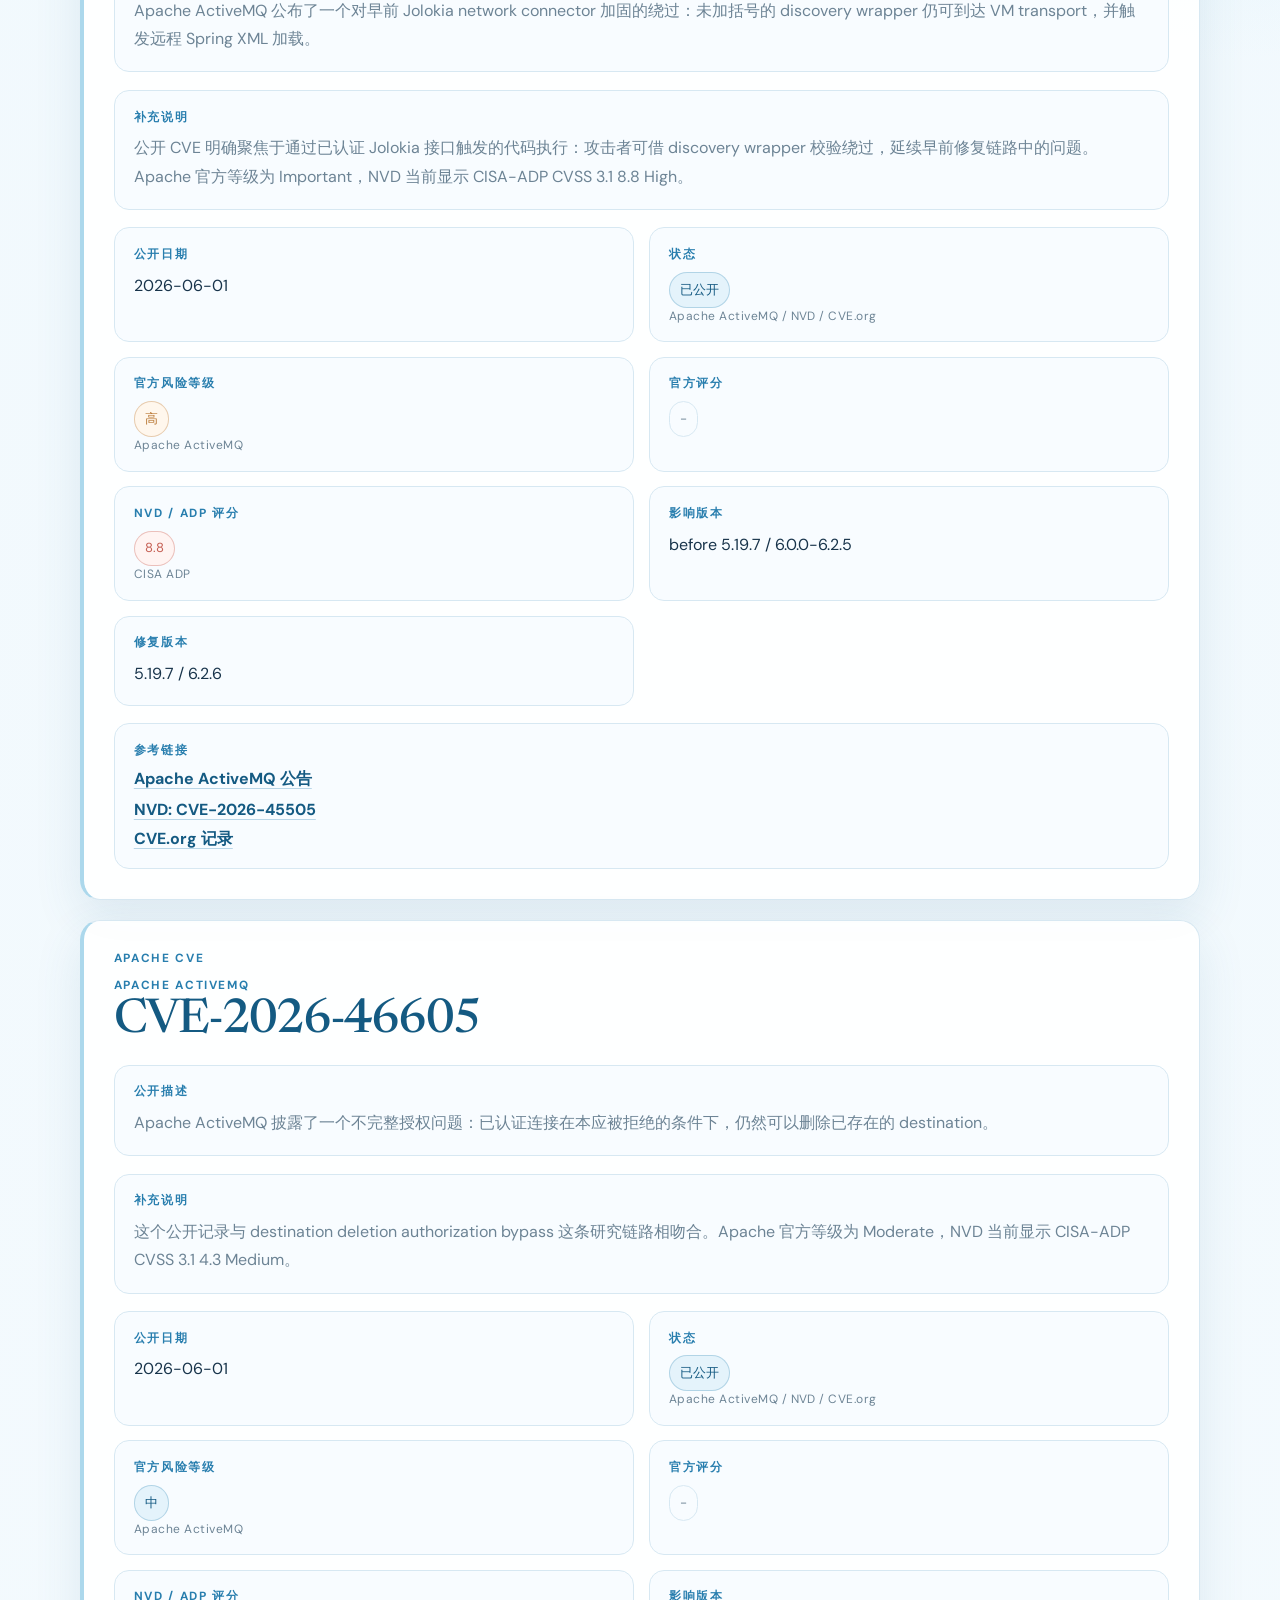
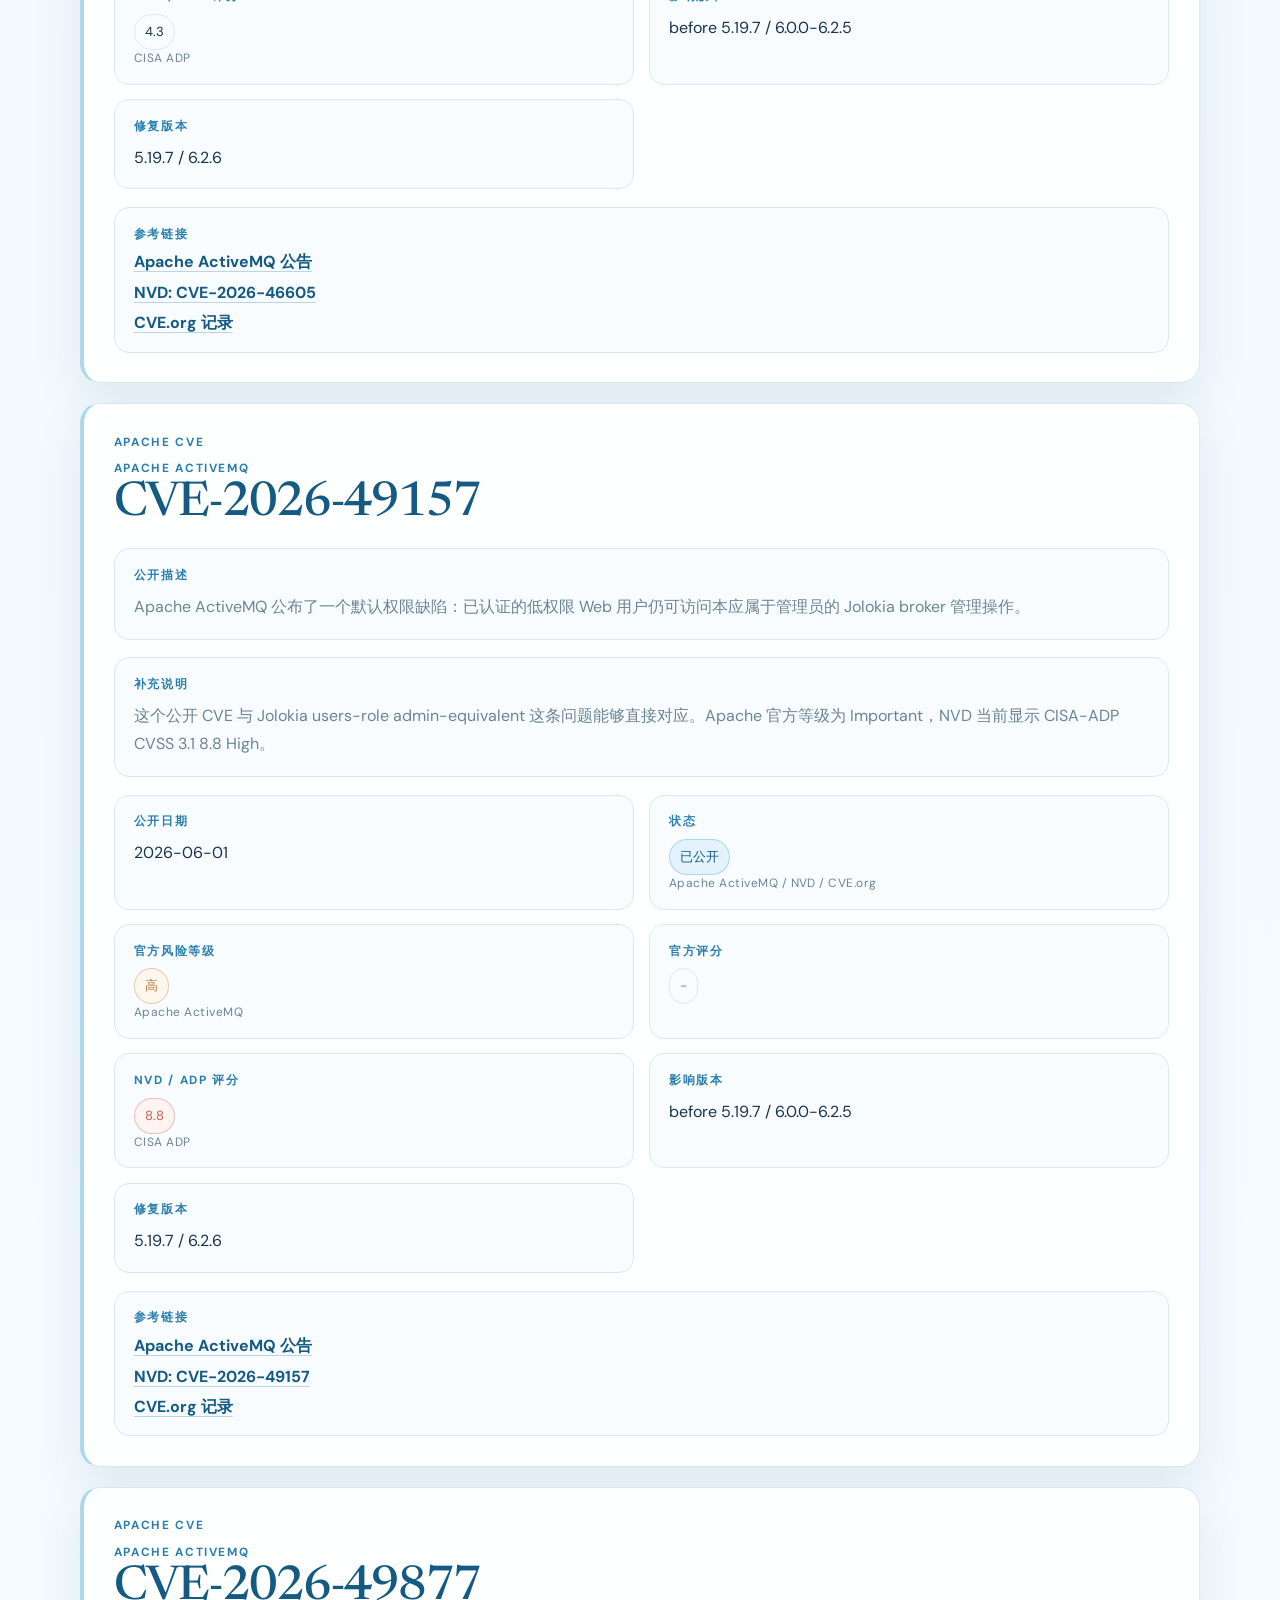
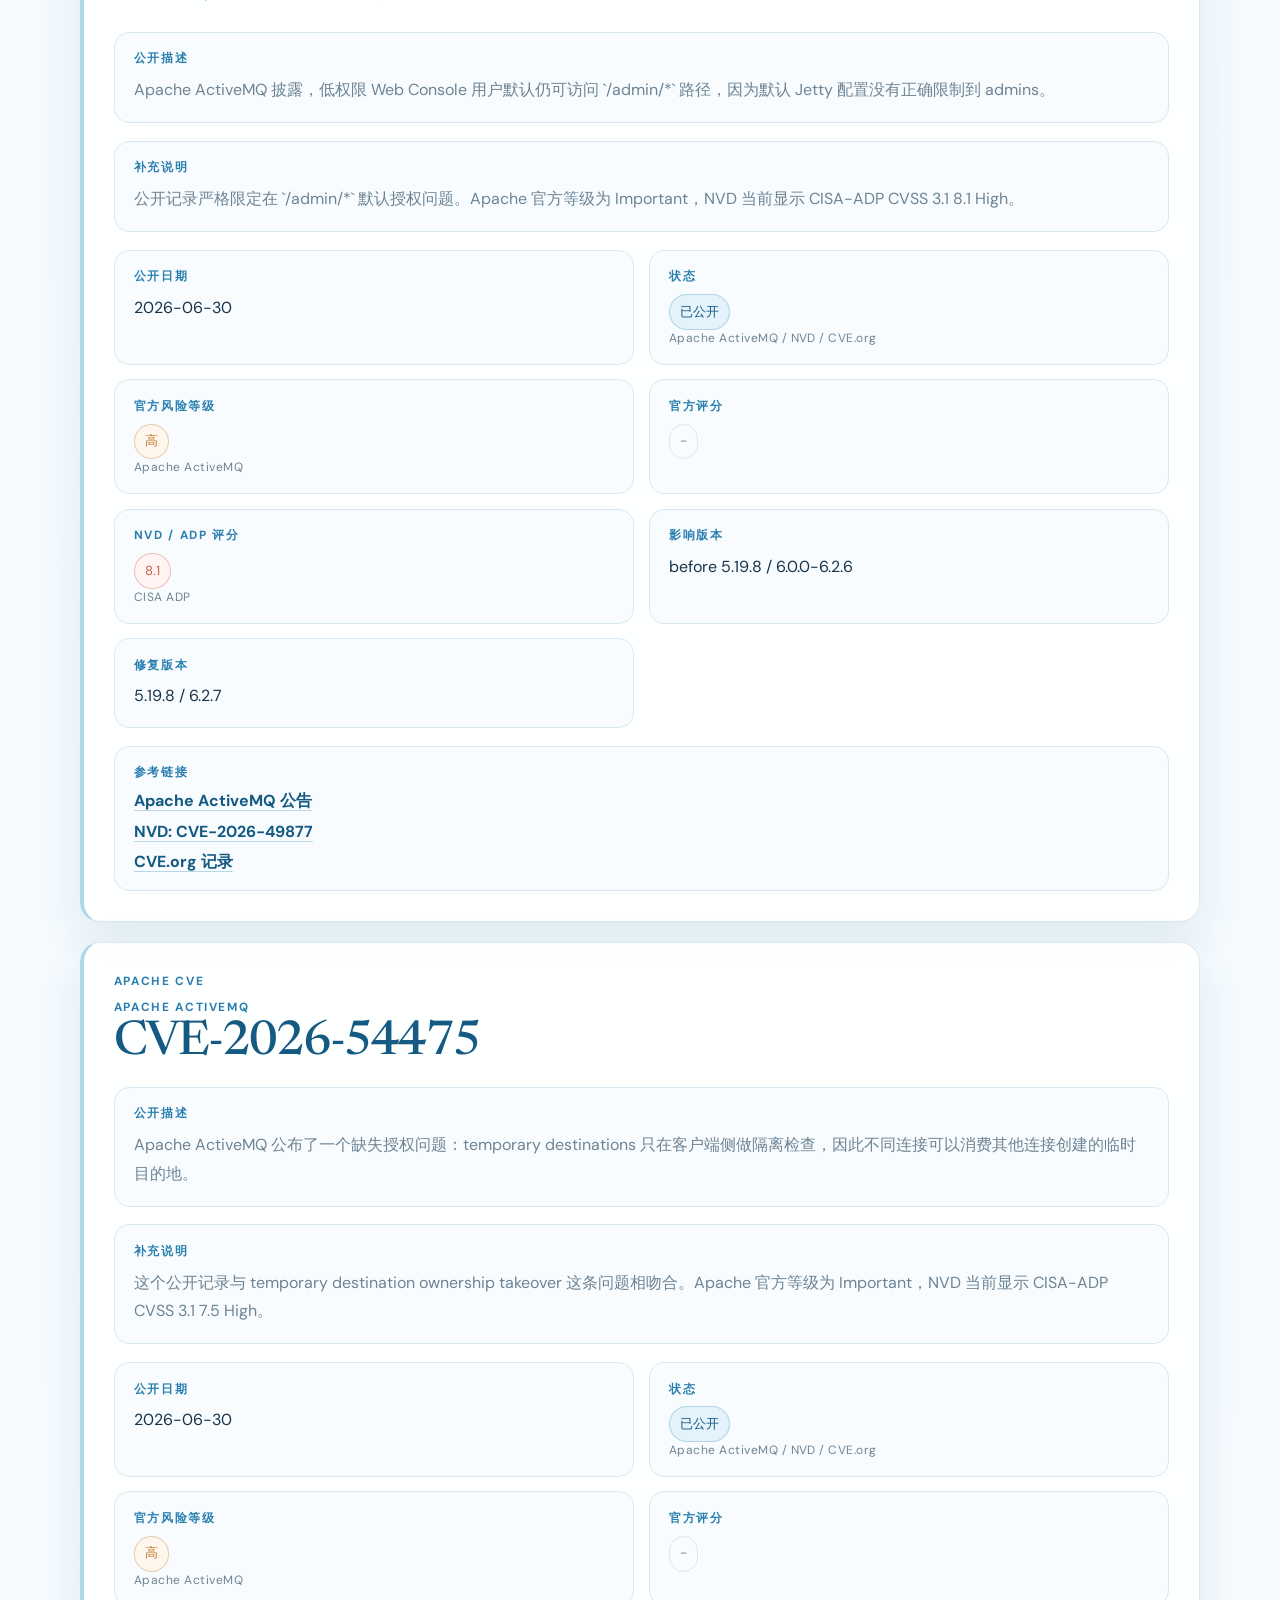
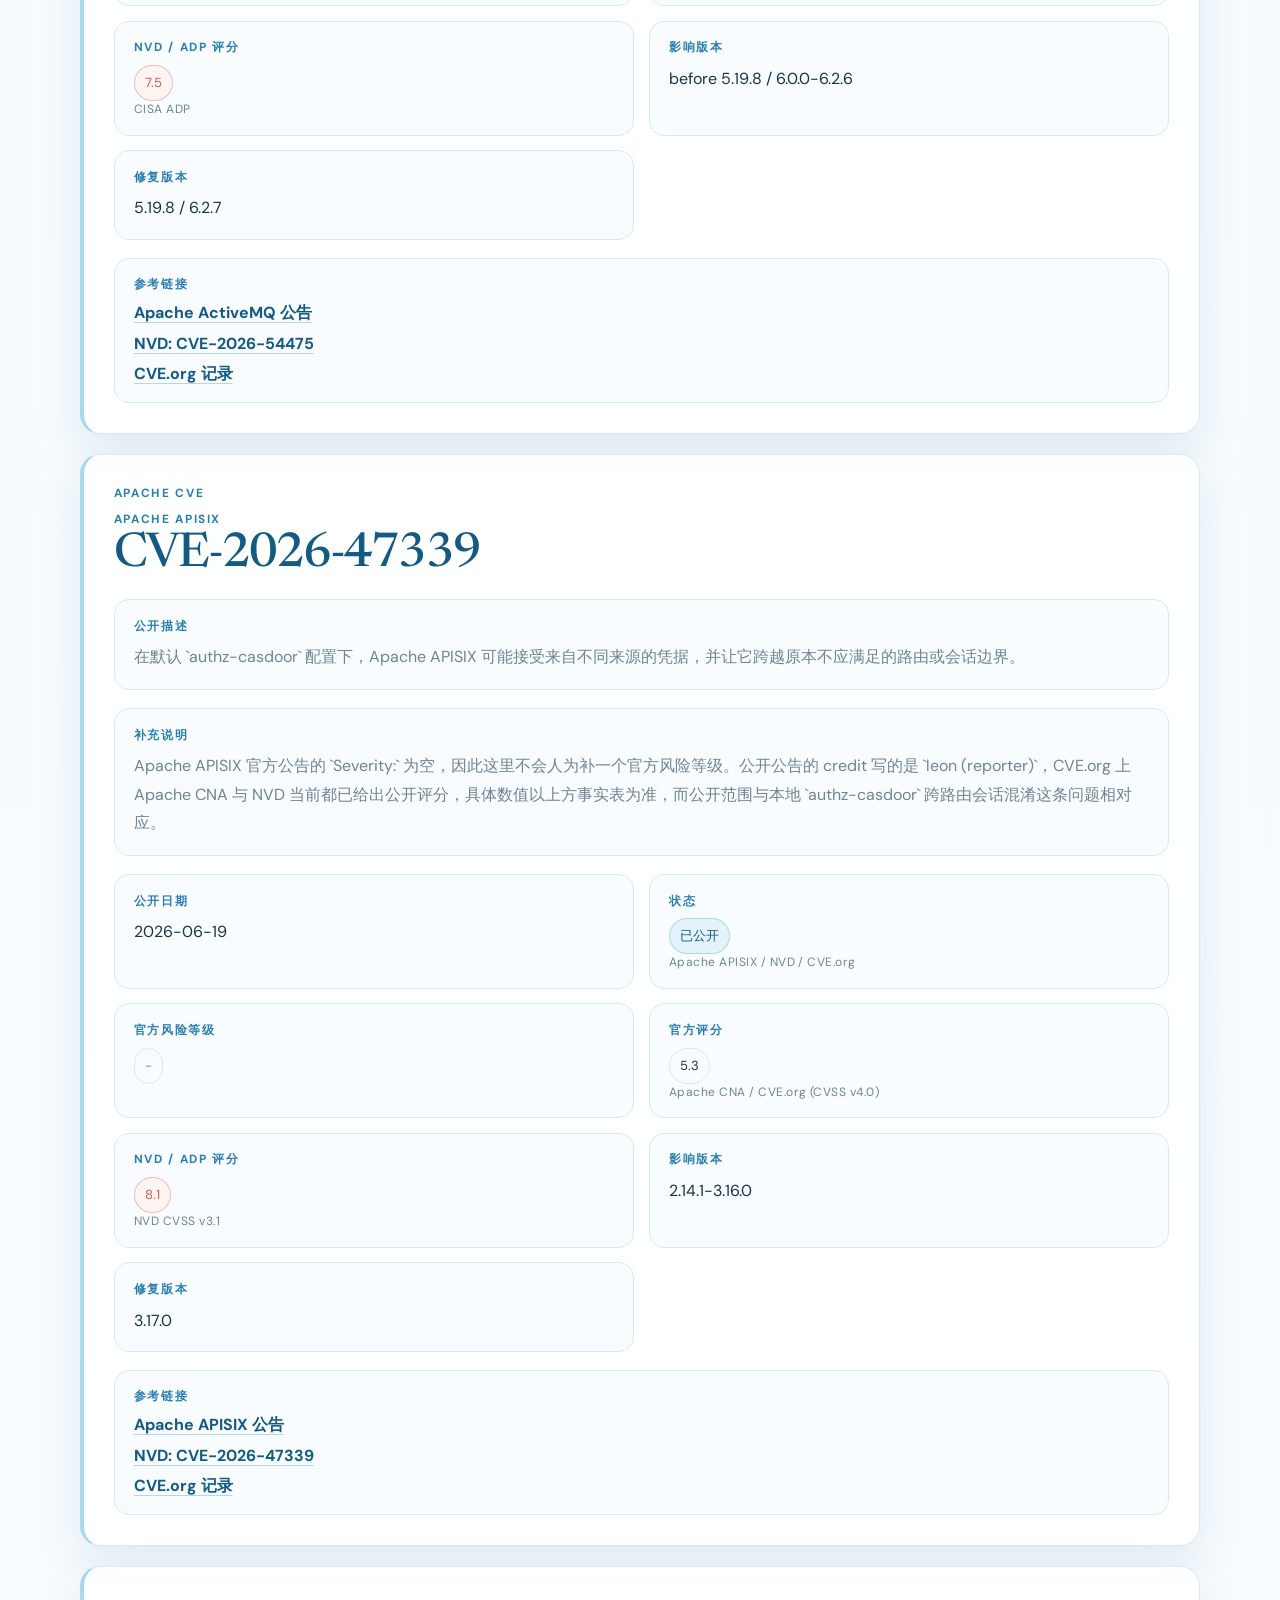
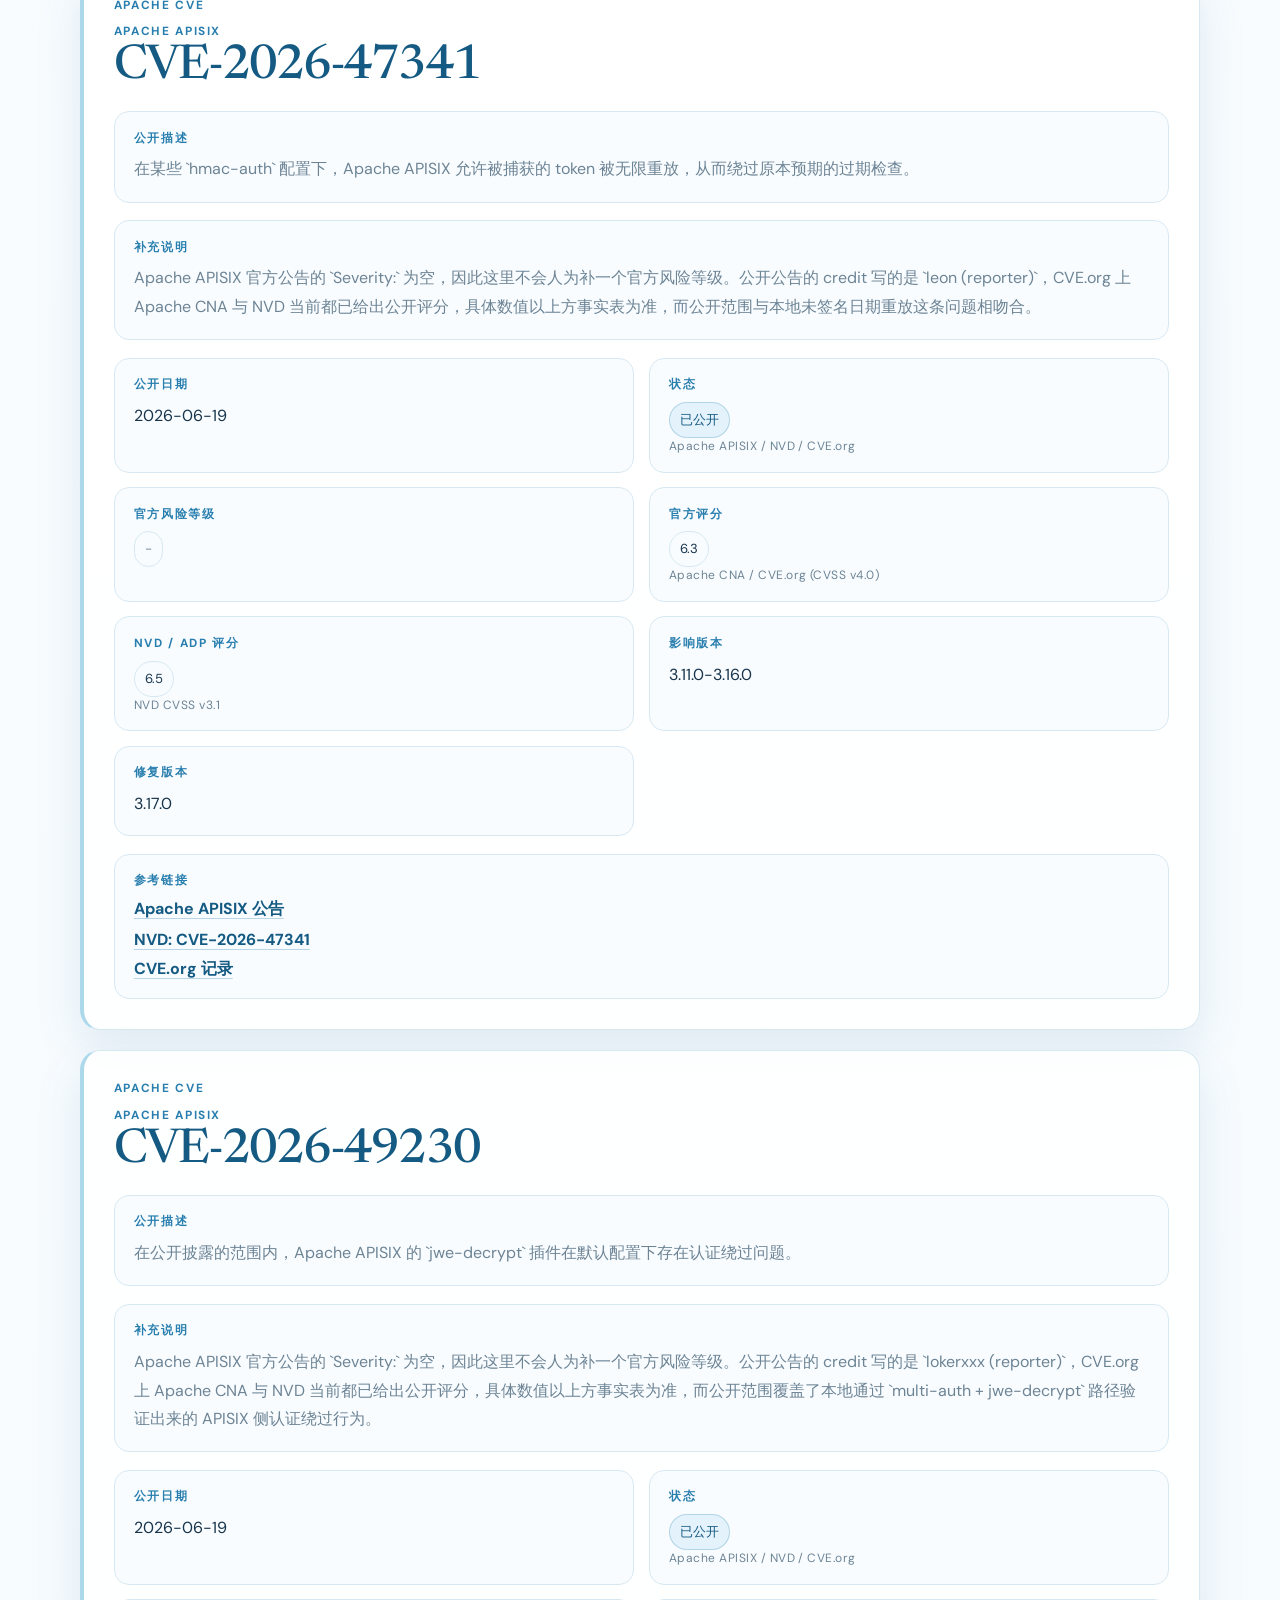
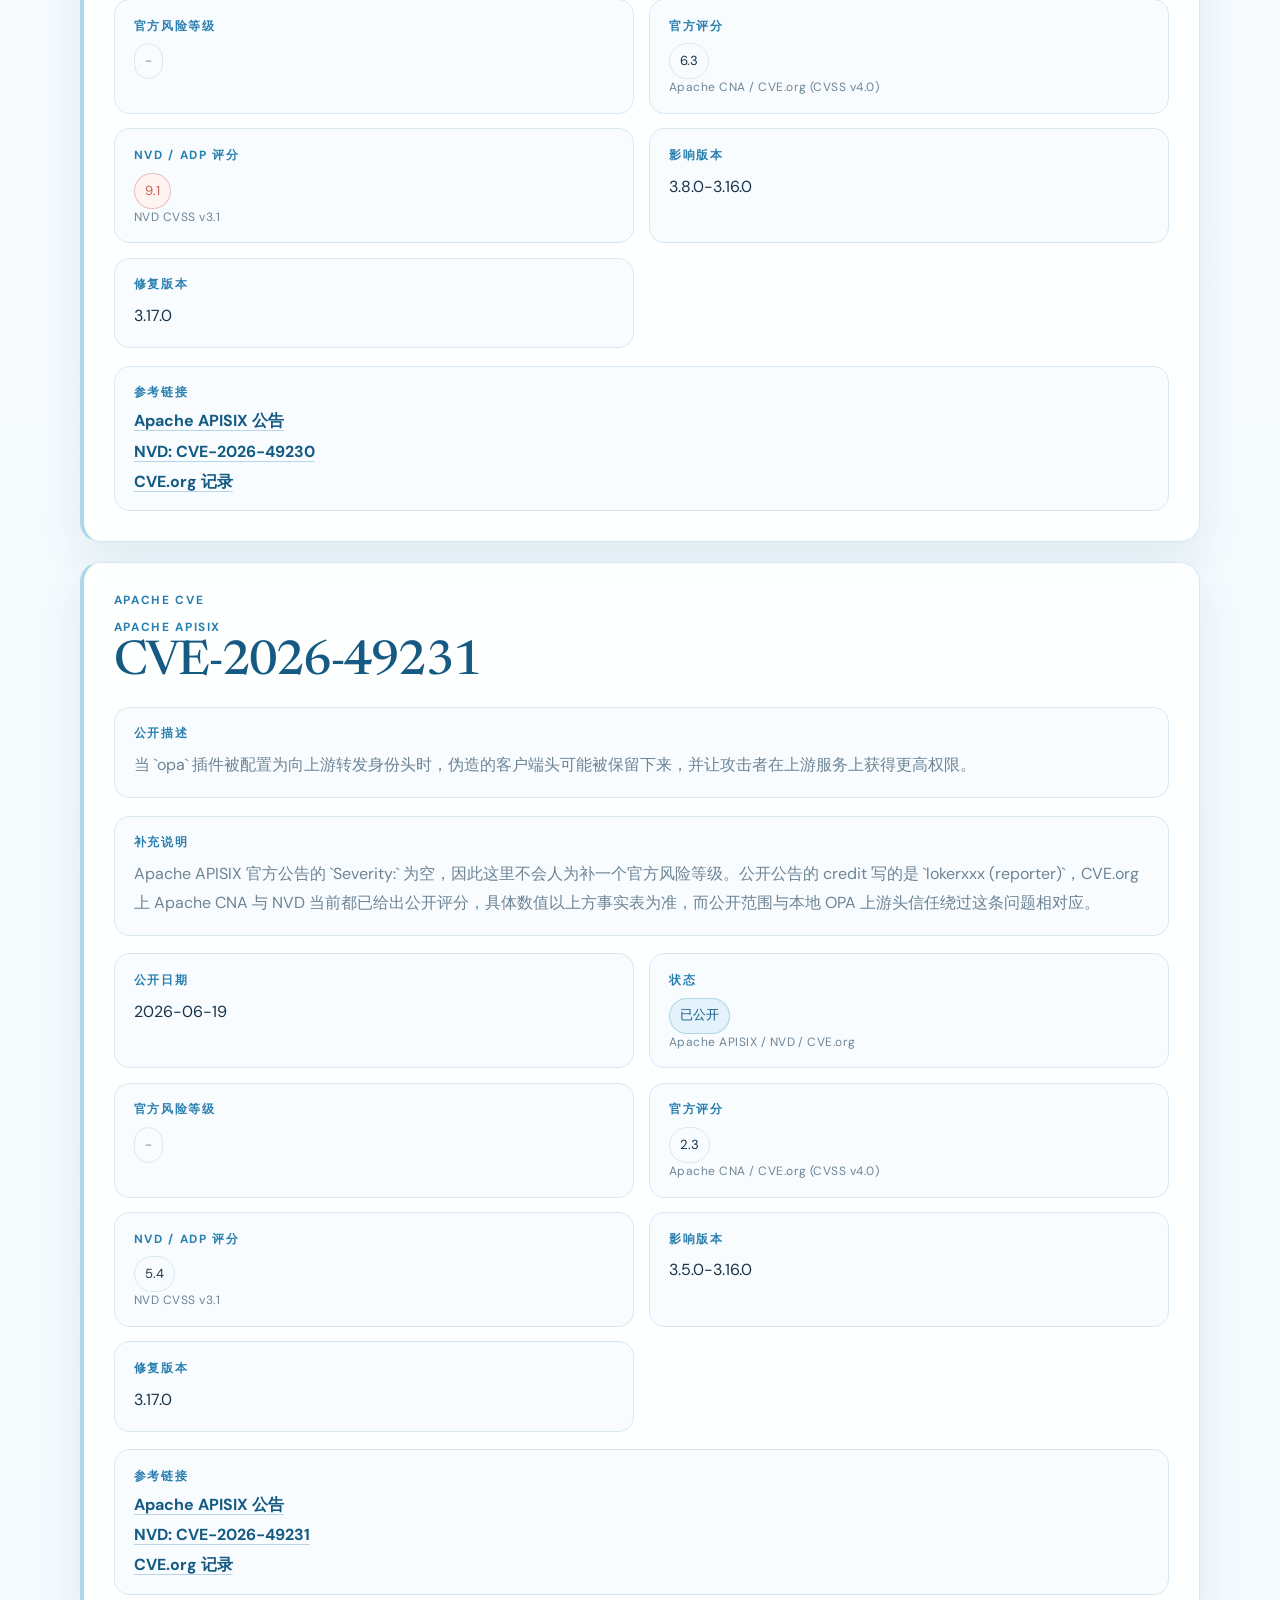
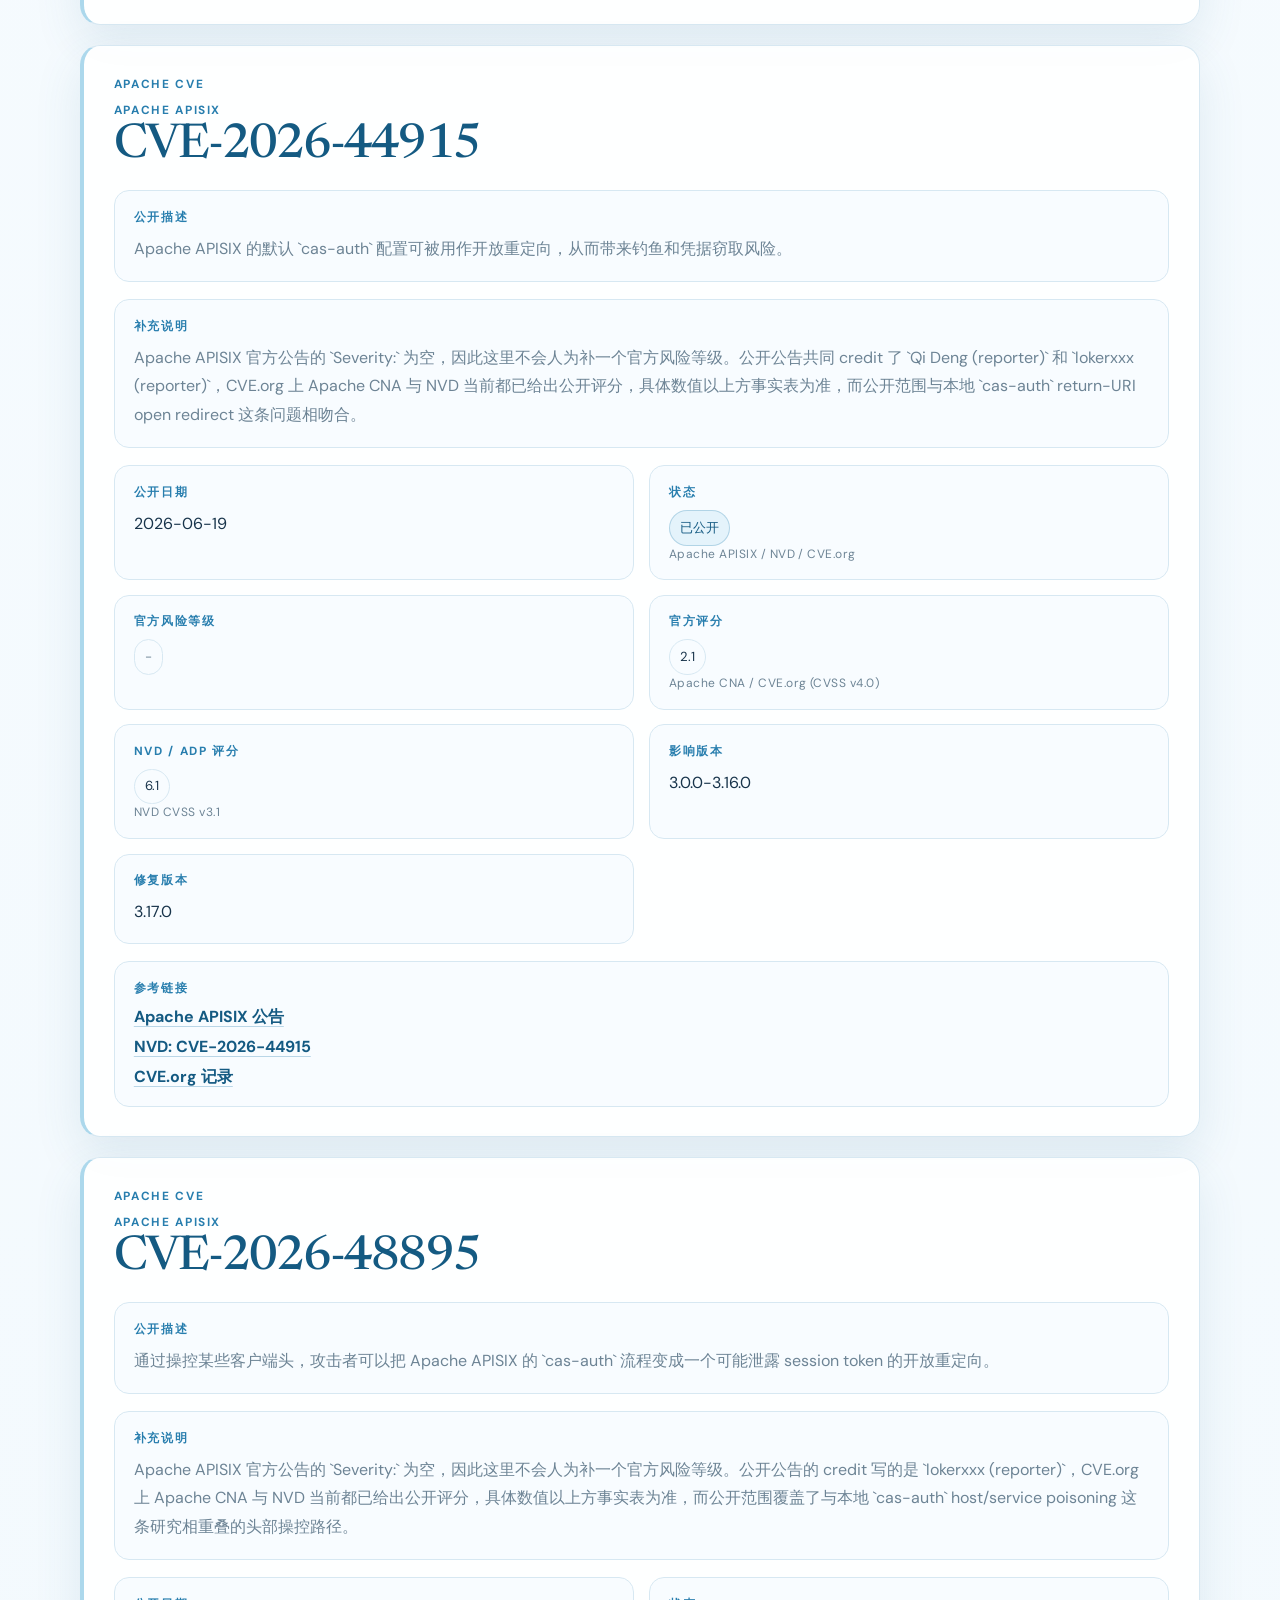
==== commit 4535b99e: "update" ====
--- a/cve_detail.html
+++ b/cve_detail.html
@@ -3,15 +3,15 @@
   <head>
     <meta charset="UTF-8" />
     <meta name="viewport" content="width=device-width, initial-scale=1.0" />
-    <title>LOKERXX | Apache CVE Detail</title>
+    <title>LOKERXX | Vulnerability Detail</title>
     <meta
       name="description"
-      content="Apache CVE detail page showing both published records and reserved identifiers being tracked."
+      content="Vulnerability detail page showing public Apache CVE and CNVD records with source links."
     />
     <link rel="preconnect" href="https://fonts.googleapis.com" />
     <link rel="preconnect" href="https://fonts.gstatic.com" crossorigin />
     <link
-      href="https://fonts.googleapis.com/css2?family=Bebas+Neue&family=Space+Grotesk:wght@400;500;700&display=swap"
+      href="https://fonts.googleapis.com/css2?family=DM+Sans:wght@400;500;600;700&amp;family=Newsreader:opsz,wght@6..72,400;6..72,500;6..72,600&amp;display=swap"
       rel="stylesheet"
     />
     <link rel="stylesheet" href="styles.css" />
@@ -23,11 +23,15 @@
       <div class="grid-mask"></div>
 
       <header class="topbar">
-        <a class="brand" href="index.html">LOKERXX / RESEARCH</a>
+        <a class="brand" href="index.html">
+          <span class="brand-name">LOKERXX</span>
+          <span class="brand-tagline" data-i18n="brandTagline">Security research journal</span>
+        </a>
         <div class="topbar-tools">
           <nav class="nav">
             <a href="index.html" data-i18n="navHome">Home</a>
             <a href="#detail-index" data-i18n="navTable">Table</a>
+            <a href="#category-cnvd" data-i18n="navCnvd">CNVD</a>
             <a href="#detail-list" data-i18n="navDetails">Details</a>
           </nav>
           <button class="lang-toggle" id="language-toggle" type="button">中文</button>
@@ -35,24 +39,14 @@
       </header>
 
       <main>
-        <section id="detail-index" class="section">
-          <article class="panel table-panel">
-            <div class="table-wrap">
-              <table class="research-table detail-index-table">
-                <thead>
-                  <tr>
-                    <th data-i18n="colVendor">Vendor</th>
-                    <th data-i18n="colCve">CVE ID</th>
-                    <th data-i18n="colOfficialSeverity">Official Severity</th>
-                    <th data-i18n="colOfficialScore">Official Score</th>
-                    <th data-i18n="colNvdScore">NVD Score</th>
-                    <th data-i18n="colStatus">Status</th>
-                  </tr>
-                </thead>
-                <tbody id="detail-index-body"></tbody>
-              </table>
-            </div>
-          </article>
+        <nav class="category-nav" aria-label="Record categories">
+          <span class="category-nav-label" data-i18n="categoryNavLabel">Browse by category</span>
+          <a href="#category-cve" data-i18n="categoryCve">Apache CVE</a>
+          <a href="#category-cnvd" data-i18n="categoryCnvd">CNVD</a>
+        </nav>
+
+        <section id="detail-index" class="section records-section">
+          <div id="detail-index-groups"></div>
 
           <div class="detail-list" id="detail-list"></div>
         </section>
--- a/styles.css
+++ b/styles.css
@@ -1,19 +1,20 @@
 :root {
-  --bg: #07080d;
-  --bg-soft: #101521;
-  --panel: rgba(14, 18, 29, 0.78);
-  --panel-strong: rgba(20, 25, 39, 0.94);
-  --line: rgba(255, 255, 255, 0.08);
-  --line-strong: rgba(118, 247, 255, 0.22);
-  --text: #f4efe5;
-  --muted: #b1afaa;
-  --gold: #ffbe55;
-  --red: #ff6d4d;
-  --cyan: #73f6ff;
-  --green: #8ef1a1;
-  --shadow: 0 24px 80px rgba(0, 0, 0, 0.38);
-  --radius: 24px;
-  --max-width: 1180px;
+  --bg: #eef7fc;
+  --bg-soft: #f8fcff;
+  --panel: #ffffff;
+  --line: #d7e8f2;
+  --line-strong: #8fc4df;
+  --text: #18344b;
+  --muted: #6d8495;
+  --accent: #287eae;
+  --accent-deep: #145a82;
+  --accent-soft: #e4f3fb;
+  --gold: #b87632;
+  --red: #c55f54;
+  --green: #3e8c68;
+  --shadow: 0 18px 48px rgba(56, 116, 149, 0.12);
+  --radius: 20px;
+  --max-width: 1120px;
 }
 
 * {
@@ -27,12 +28,12 @@
 body {
   margin: 0;
   min-height: 100vh;
-  font-family: "Space Grotesk", sans-serif;
+  font-family: "DM Sans", sans-serif;
   color: var(--text);
   background:
-    radial-gradient(circle at top left, rgba(255, 109, 77, 0.12), transparent 28%),
-    radial-gradient(circle at 85% 18%, rgba(115, 246, 255, 0.14), transparent 28%),
-    linear-gradient(180deg, #050607 0%, #090d15 42%, #07080d 100%);
+    radial-gradient(circle at 8% -4%, rgba(157, 216, 242, 0.48), transparent 27rem),
+    radial-gradient(circle at 94% 20%, rgba(211, 237, 249, 0.72), transparent 30rem),
+    linear-gradient(180deg, #edf7fc 0%, #f8fcff 52%, #eef7fc 100%);
   overflow-x: hidden;
 }
 
@@ -48,37 +49,37 @@
 
 .ambient {
   position: fixed;
-  width: 34rem;
-  height: 34rem;
+  width: 30rem;
+  height: 30rem;
   border-radius: 999px;
-  filter: blur(34px);
-  opacity: 0.24;
+  filter: blur(42px);
+  opacity: 0.22;
   pointer-events: none;
   z-index: -3;
 }
 
 .ambient-one {
-  top: -8rem;
-  left: -8rem;
-  background: radial-gradient(circle, rgba(255, 109, 77, 0.84), transparent 64%);
-  animation: drift-one 12s ease-in-out infinite;
+  top: -11rem;
+  left: -12rem;
+  background: radial-gradient(circle, rgba(111, 192, 229, 0.52), transparent 64%);
+  animation: drift-one 16s ease-in-out infinite;
 }
 
 .ambient-two {
-  right: -10rem;
-  bottom: 10vh;
-  background: radial-gradient(circle, rgba(115, 246, 255, 0.7), transparent 62%);
-  animation: drift-two 14s ease-in-out infinite;
+  right: -13rem;
+  bottom: 8vh;
+  background: radial-gradient(circle, rgba(169, 221, 241, 0.58), transparent 62%);
+  animation: drift-two 18s ease-in-out infinite;
 }
 
 .grid-mask {
   position: fixed;
   inset: 0;
   background-image:
-    linear-gradient(rgba(255, 255, 255, 0.03) 1px, transparent 1px),
-    linear-gradient(90deg, rgba(255, 255, 255, 0.03) 1px, transparent 1px);
-  background-size: 42px 42px;
-  mask-image: linear-gradient(180deg, rgba(0, 0, 0, 0.9), transparent 88%);
+    linear-gradient(rgba(40, 126, 174, 0.045) 1px, transparent 1px),
+    linear-gradient(90deg, rgba(40, 126, 174, 0.045) 1px, transparent 1px);
+  background-size: 44px 44px;
+  mask-image: linear-gradient(180deg, rgba(0, 0, 0, 0.72), transparent 76%);
   pointer-events: none;
   z-index: -2;
 }
@@ -89,35 +90,51 @@
   display: flex;
   align-items: center;
   justify-content: space-between;
-  width: min(calc(100% - 2rem), var(--max-width));
+  width: min(calc(100% - 2.5rem), var(--max-width));
   margin: 0 auto;
-  padding: 1.25rem 0;
-  backdrop-filter: blur(12px);
+  padding: 1rem 0;
+  border-bottom: 1px solid rgba(160, 201, 220, 0.58);
+  background: rgba(238, 247, 252, 0.84);
+  backdrop-filter: blur(16px);
   z-index: 10;
 }
 
 .topbar-tools {
   display: flex;
   align-items: center;
-  gap: 0.85rem;
+  gap: 1rem;
 }
 
 .brand {
-  font-family: "Bebas Neue", sans-serif;
-  font-size: 2rem;
-  letter-spacing: 0.1em;
+  display: inline-flex;
+  align-items: baseline;
+  gap: 0.7rem;
+}
+
+.brand-name {
+  color: var(--accent-deep);
+  font-size: 1.15rem;
+  font-weight: 700;
+  letter-spacing: 0.08em;
+}
+
+.brand-tagline {
+  color: var(--muted);
+  font-size: 0.78rem;
+  letter-spacing: 0.02em;
 }
 
 .nav {
   display: flex;
-  gap: 1rem;
+  gap: 0.25rem;
 }
 
 .nav a {
-  padding: 0.7rem 1rem;
+  padding: 0.58rem 0.8rem;
   border: 1px solid transparent;
   border-radius: 999px;
   color: var(--muted);
+  font-size: 0.9rem;
   transition:
     border-color 180ms ease,
     color 180ms ease,
@@ -126,18 +143,19 @@
 
 .nav a:hover,
 .nav a:focus-visible {
-  color: var(--text);
+  color: var(--accent-deep);
   border-color: var(--line);
-  background: rgba(255, 255, 255, 0.04);
+  background: rgba(255, 255, 255, 0.72);
 }
 
 .lang-toggle {
-  padding: 0.7rem 1rem;
-  border: 1px solid var(--line);
+  padding: 0.58rem 0.78rem;
+  border: 1px solid var(--line-strong);
   border-radius: 999px;
-  background: rgba(255, 255, 255, 0.04);
-  color: var(--text);
+  background: rgba(255, 255, 255, 0.72);
+  color: var(--accent-deep);
   font: inherit;
+  font-size: 0.88rem;
   cursor: pointer;
   transition:
     border-color 180ms ease,
@@ -148,47 +166,232 @@
 .lang-toggle:hover,
 .lang-toggle:focus-visible {
   transform: translateY(-1px);
-  border-color: var(--line-strong);
-  background: rgba(255, 255, 255, 0.08);
+  border-color: var(--accent);
+  background: #ffffff;
 }
 
 main {
-  width: min(calc(100% - 2rem), var(--max-width));
+  width: min(calc(100% - 2.5rem), var(--max-width));
   margin: 0 auto;
 }
 
-.section {
-  padding: 3rem 0;
+.intro-section {
+  display: grid;
+  grid-template-columns: minmax(0, 1fr) 240px;
+  align-items: end;
+  gap: 4rem;
+  padding: 5.4rem 0 4.6rem;
+  border-bottom: 1px solid var(--line);
+}
+
+.intro-copy {
+  max-width: 760px;
 }
 
 .eyebrow,
+.section-kicker,
+.note-label,
+.detail-block-label,
+.detail-fact-label,
 .status-pill {
   text-transform: uppercase;
-  letter-spacing: 0.16em;
-  font-size: 0.8rem;
-}
-
-.eyebrow {
-  color: var(--gold);
-}
-
-.detail-copy {
-  max-width: 62ch;
-  font-size: 1.04rem;
-  line-height: 1.7;
-  color: var(--muted);
+  letter-spacing: 0.14em;
+  font-size: 0.74rem;
+}
+
+.eyebrow,
+.section-kicker,
+.note-label {
+  margin: 0;
+  color: var(--accent);
+  font-weight: 700;
+}
+
+h1,
+h2,
+h3,
+p {
+  margin-top: 0;
+}
+
+h1,
+h2,
+h3 {
+  font-family: "Newsreader", Georgia, serif;
+  font-weight: 500;
+}
+
+h1 {
+  max-width: 760px;
+  margin: 0.8rem 0 1.15rem;
+  color: var(--text);
+  font-size: clamp(3.45rem, 8vw, 6.8rem);
+  letter-spacing: -0.055em;
+  line-height: 0.93;
+}
+
+h1 em {
+  color: var(--accent);
+  font-style: normal;
+}
+
+.intro-lead {
+  max-width: 55ch;
+  margin-bottom: 0;
+  color: var(--muted);
+  font-size: 1.05rem;
+  line-height: 1.8;
+}
+
+.category-nav {
+  display: flex;
+  align-items: center;
+  flex-wrap: wrap;
+  gap: 0.55rem;
+  padding: 1.1rem 0 0;
+}
+
+.category-nav-label {
+  margin-right: 0.35rem;
+  color: var(--muted);
+  font-size: 0.82rem;
+}
+
+.category-nav a {
+  padding: 0.42rem 0.7rem;
+  border: 1px solid var(--line);
+  border-radius: 999px;
+  background: rgba(255, 255, 255, 0.68);
+  color: var(--accent-deep);
+  font-size: 0.82rem;
+  font-weight: 600;
+  transition:
+    border-color 180ms ease,
+    background-color 180ms ease,
+    transform 180ms ease;
+}
+
+.category-nav a:hover,
+.category-nav a:focus-visible {
+  border-color: var(--line-strong);
+  background: #ffffff;
+  transform: translateY(-1px);
 }
 
 .panel {
-  background: linear-gradient(180deg, rgba(255, 255, 255, 0.05), transparent), var(--panel);
+  background: rgba(255, 255, 255, 0.88);
   border: 1px solid var(--line);
   border-radius: var(--radius);
   box-shadow: var(--shadow);
 }
 
+.archive-note {
+  display: grid;
+  align-content: end;
+  gap: 0.65rem;
+  min-height: 180px;
+  padding: 1.35rem;
+  border-top: 3px solid var(--line-strong);
+}
+
+.archive-note strong {
+  color: var(--accent-deep);
+  font-family: "Newsreader", Georgia, serif;
+  font-size: 1.55rem;
+  font-weight: 500;
+  line-height: 1.05;
+}
+
+.note-meta,
+.section-note {
+  color: var(--muted);
+  font-size: 0.84rem;
+  line-height: 1.45;
+}
+
+.section {
+  padding: 3.9rem 0;
+}
+
+.records-section {
+  padding-top: 3.7rem;
+}
+
+.section-header {
+  display: flex;
+  align-items: end;
+  justify-content: space-between;
+  gap: 1.5rem;
+  margin-bottom: 1.35rem;
+}
+
+.section-header h2 {
+  margin: 0.35rem 0 0;
+  color: var(--text);
+  font-size: clamp(2rem, 4vw, 3rem);
+  letter-spacing: -0.035em;
+  line-height: 1;
+}
+
+.section-note {
+  max-width: 18ch;
+  margin: 0 0 0.1rem;
+  text-align: right;
+}
+
 .table-panel {
-  padding: 1.45rem;
   overflow: hidden;
+}
+
+.category-group {
+  scroll-margin-top: 5rem;
+}
+
+.category-group + .category-group {
+  margin-top: 3rem;
+}
+
+.category-heading {
+  display: flex;
+  align-items: end;
+  justify-content: space-between;
+  gap: 1.5rem;
+  margin-bottom: 1rem;
+}
+
+.category-heading h3 {
+  margin: 0.35rem 0 0;
+  color: var(--text);
+  font-size: clamp(1.7rem, 3vw, 2.35rem);
+  letter-spacing: -0.035em;
+  line-height: 1;
+}
+
+.category-heading p:last-child {
+  max-width: 46ch;
+  margin: 0.55rem 0 0;
+  color: var(--muted);
+  font-size: 0.9rem;
+  line-height: 1.5;
+}
+
+.category-eyebrow,
+.category-label {
+  margin: 0;
+  color: var(--accent);
+  font-size: 0.74rem;
+  font-weight: 700;
+  letter-spacing: 0.14em;
+  text-transform: uppercase;
+}
+
+.category-count {
+  flex: 0 0 auto;
+  padding: 0.4rem 0.65rem;
+  border: 1px solid var(--line);
+  border-radius: 999px;
+  color: var(--muted);
+  font-size: 0.78rem;
 }
 
 .table-wrap {
@@ -197,31 +400,63 @@
 
 .research-table {
   width: 100%;
-  border-collapse: collapse;
+  min-width: 820px;
+  border-collapse: separate;
+  border-spacing: 0;
   table-layout: fixed;
 }
 
 .research-table th,
 .research-table td {
-  padding: 1rem;
+  padding: 1.05rem 1.15rem;
   border-bottom: 1px solid var(--line);
   text-align: left;
+  vertical-align: top;
 }
 
 .research-table th {
-  font-size: 0.85rem;
-  letter-spacing: 0.12em;
+  background: rgba(228, 243, 251, 0.56);
+  color: var(--accent-deep);
+  font-size: 0.73rem;
+  font-weight: 700;
+  letter-spacing: 0.1em;
   text-transform: uppercase;
-  color: var(--gold);
 }
 
 .research-table td {
-  font-size: 1rem;
-}
-
-.cve-link {
-  color: var(--cyan);
+  color: var(--text);
+  font-size: 0.94rem;
+}
+
+.research-table tbody tr:last-child td {
+  border-bottom: 0;
+}
+
+.research-table tbody tr {
+  transition: background-color 180ms ease;
+}
+
+.research-table tbody tr:hover {
+  background: #f8fcff;
+}
+
+.cve-link,
+.detail-record-links a {
+  color: var(--accent-deep);
+  font-weight: 700;
+  text-decoration: underline;
+  text-decoration-color: rgba(40, 126, 174, 0.3);
+  text-decoration-thickness: 1px;
+  text-underline-offset: 0.22em;
   word-break: break-word;
+}
+
+.cve-link:hover,
+.cve-link:focus-visible,
+.detail-record-links a:hover,
+.detail-record-links a:focus-visible {
+  color: var(--accent);
+  text-decoration-color: var(--accent);
 }
 
 .score-pill,
@@ -230,66 +465,48 @@
   display: inline-flex;
   align-items: center;
   gap: 0.35rem;
-  padding: 0.45rem 0.7rem;
+  padding: 0.36rem 0.62rem;
+  border: 1px solid var(--line);
   border-radius: 999px;
-  border: 1px solid var(--line);
-  background: rgba(255, 255, 255, 0.04);
-}
-
-.score-pill {
+  background: var(--bg-soft);
   color: var(--text);
-}
-
-.score-pill.is-high {
-  border-color: rgba(255, 109, 77, 0.4);
-  background: rgba(255, 109, 77, 0.12);
-}
-
-.score-pill.is-none {
-  color: var(--muted);
-}
-
+  font-size: 0.82rem;
+  letter-spacing: 0.01em;
+}
+
+.score-pill.is-high,
+.risk-pill.is-critical {
+  border-color: rgba(197, 95, 84, 0.35);
+  background: #fff4f2;
+  color: var(--red);
+}
+
+.score-pill.is-none,
 .risk-pill.is-none,
 .status-pill.is-none {
   color: var(--muted);
 }
 
-.risk-pill.is-critical {
-  color: #ffd9cf;
-  border-color: rgba(255, 109, 77, 0.45);
-  background: rgba(255, 109, 77, 0.18);
-}
-
 .risk-pill.is-high {
-  color: #ffbe55;
-  border-color: rgba(255, 190, 85, 0.38);
-  background: rgba(255, 190, 85, 0.12);
+  border-color: rgba(184, 118, 50, 0.34);
+  background: #fff7ed;
+  color: var(--gold);
 }
 
 .risk-pill.is-medium {
-  color: var(--cyan);
-  border-color: rgba(115, 246, 255, 0.3);
-  background: rgba(115, 246, 255, 0.1);
+  border-color: rgba(40, 126, 174, 0.27);
+  background: var(--accent-soft);
+  color: var(--accent-deep);
 }
 
 .risk-pill.is-low {
+  border-color: rgba(62, 140, 104, 0.28);
+  background: #effaf4;
   color: var(--green);
-  border-color: rgba(142, 241, 161, 0.3);
-  background: rgba(142, 241, 161, 0.1);
-}
-
-.score-cell {
-  display: grid;
-  justify-items: start;
-  gap: 0.38rem;
-}
-
-.risk-cell {
-  display: grid;
-  justify-items: start;
-  gap: 0.38rem;
-}
-
+}
+
+.score-cell,
+.risk-cell,
 .status-cell {
   display: grid;
   justify-items: start;
@@ -299,78 +516,97 @@
 .score-source {
   display: block;
   color: var(--muted);
-  font-size: 0.82rem;
+  font-size: 0.75rem;
   line-height: 1.35;
-  letter-spacing: 0.08em;
-  text-transform: uppercase;
+  letter-spacing: 0.04em;
   word-break: break-word;
 }
 
 .status-pill.is-public {
-  color: var(--cyan);
-  border-color: rgba(115, 246, 255, 0.24);
-  background: rgba(115, 246, 255, 0.08);
+  border-color: rgba(40, 126, 174, 0.27);
+  background: var(--accent-soft);
+  color: var(--accent-deep);
+}
+
+.status-pill.is-reported {
+  border-color: rgba(40, 126, 174, 0.27);
+  background: #f1f8fd;
+  color: var(--accent-deep);
 }
 
 .status-pill.is-reserved {
+  border-color: rgba(184, 118, 50, 0.27);
+  background: #fff7ed;
   color: var(--gold);
-  border-color: rgba(255, 190, 85, 0.24);
-  background: rgba(255, 190, 85, 0.08);
 }
 
 .status-pill.is-rejected {
-  color: #ff9f8a;
-  border-color: rgba(255, 109, 77, 0.26);
-  background: rgba(255, 109, 77, 0.09);
+  border-color: rgba(197, 95, 84, 0.26);
+  background: #fff4f2;
+  color: var(--red);
 }
 
 .detail-list {
   display: grid;
   gap: 1.25rem;
-  margin-top: 1.5rem;
+  margin-top: 2rem;
 }
 
 .detail-section {
-  padding: 1.5rem;
+  padding: 1.85rem;
+  border-left: 4px solid #acd8ec;
 }
 
 .detail-section-head {
   display: flex;
   align-items: flex-start;
   gap: 1rem;
-  margin-bottom: 0.9rem;
+  margin-bottom: 1rem;
+}
+
+.detail-section-head .category-label {
+  margin-bottom: 0.65rem;
 }
 
 .detail-section h3 {
-  margin: 0.2rem 0 0;
-  font-size: clamp(1.8rem, 4vw, 2.6rem);
+  margin: 0.25rem 0 0;
+  color: var(--accent-deep);
+  font-size: clamp(2rem, 4vw, 3rem);
+  letter-spacing: -0.04em;
+  line-height: 1;
 }
 
 .detail-copy-stack {
   display: grid;
   gap: 1.1rem;
-  margin-top: 1rem;
-}
-
-.detail-copy-block {
-  padding: 1rem 1.1rem;
+  margin-top: 1.25rem;
+}
+
+.detail-copy-block,
+.detail-fact {
+  padding: 1.1rem 1.2rem;
   border: 1px solid var(--line);
-  border-radius: 18px;
-  background: rgba(255, 255, 255, 0.03);
-}
-
-.detail-block-label {
+  border-radius: 15px;
+  background: rgba(248, 252, 255, 0.9);
+}
+
+.detail-block-label,
+.detail-fact-label {
   margin: 0 0 0.55rem;
-  color: var(--gold);
-  font-size: 0.78rem;
+  color: var(--accent);
   font-weight: 700;
-  letter-spacing: 0.16em;
-  text-transform: uppercase;
 }
 
 .detail-copy-block .detail-copy {
+  max-width: none;
   margin: 0;
-  max-width: none;
+}
+
+.detail-copy {
+  max-width: 62ch;
+  color: var(--muted);
+  font-size: 1rem;
+  line-height: 1.78;
 }
 
 .detail-fact-grid {
@@ -379,21 +615,8 @@
   gap: 0.9rem;
 }
 
-.detail-fact {
-  padding: 1rem 1.1rem;
-  border: 1px solid var(--line);
-  border-radius: 18px;
-  background: rgba(255, 255, 255, 0.03);
-}
-
 .detail-fact-label {
   display: block;
-  margin-bottom: 0.5rem;
-  color: var(--gold);
-  font-size: 0.78rem;
-  font-weight: 700;
-  letter-spacing: 0.16em;
-  text-transform: uppercase;
 }
 
 .detail-fact-value {
@@ -402,23 +625,24 @@
 
 .detail-record-links {
   display: grid;
-  gap: 0.45rem;
-}
-
-.detail-record-links a {
-  color: var(--cyan);
-  word-break: break-word;
+  gap: 0.55rem;
 }
 
 .footer {
-  width: min(calc(100% - 2rem), var(--max-width));
+  width: min(calc(100% - 2.5rem), var(--max-width));
   margin: 0 auto;
-  padding: 0 0 2rem;
-  color: var(--muted);
+  padding: 1.5rem 0 2.5rem;
+  border-top: 1px solid var(--line);
+  color: var(--muted);
+  font-size: 0.86rem;
+}
+
+.footer p {
+  margin: 0;
 }
 
 .empty-state {
-  padding: 1rem 0 0;
+  padding: 1.5rem 1rem;
   color: var(--muted);
 }
 
@@ -427,8 +651,9 @@
   100% {
     transform: translate3d(0, 0, 0);
   }
+
   50% {
-    transform: translate3d(3rem, 2rem, 0);
+    transform: translate3d(2rem, 1.5rem, 0);
   }
 }
 
@@ -437,47 +662,89 @@
   100% {
     transform: translate3d(0, 0, 0);
   }
+
   50% {
-    transform: translate3d(-2rem, -3rem, 0);
-  }
-}
-
-@media (max-width: 960px) {
-  .detail-section-head {
+    transform: translate3d(-1.5rem, -2rem, 0);
+  }
+}
+
+@media (prefers-reduced-motion: reduce) {
+  html {
+    scroll-behavior: auto;
+  }
+
+  .ambient-one,
+  .ambient-two {
+    animation: none;
+  }
+}
+
+@media (max-width: 800px) {
+  .intro-section {
     grid-template-columns: 1fr;
-    display: grid;
+    gap: 2rem;
+    padding: 4rem 0 3.5rem;
+  }
+
+  .category-heading {
+    align-items: flex-start;
+    flex-direction: column;
+    gap: 0.75rem;
+  }
+
+  .archive-note {
+    width: min(100%, 320px);
+    min-height: 0;
+  }
+
+  .section-header {
+    align-items: flex-start;
+    flex-direction: column;
+    gap: 0.75rem;
+  }
+
+  .section-note {
+    max-width: none;
+    text-align: left;
+  }
+}
+
+@media (max-width: 620px) {
+  .topbar {
+    position: static;
+    width: min(calc(100% - 1.5rem), var(--max-width));
+    flex-direction: column;
+    align-items: flex-start;
+    gap: 0.9rem;
+  }
+
+  .topbar-tools {
+    width: 100%;
+    justify-content: space-between;
+  }
+
+  .nav {
+    flex-wrap: wrap;
+  }
+
+  main,
+  .footer {
+    width: min(calc(100% - 1.5rem), var(--max-width));
+  }
+
+  h1 {
+    font-size: clamp(3.1rem, 17vw, 5rem);
+  }
+
+  .section {
+    padding: 3rem 0;
+  }
+
+  .detail-section {
+    padding: 1.25rem;
   }
 
   .detail-fact-grid {
     grid-template-columns: 1fr;
   }
 }
-
-@media (max-width: 720px) {
-  .topbar {
-    position: static;
-    flex-direction: column;
-    gap: 1rem;
-    align-items: flex-start;
-  }
-
-  .topbar-tools {
-    width: 100%;
-    flex-direction: column;
-    align-items: flex-start;
-  }
-
-  .nav {
-    flex-wrap: wrap;
-  }
-
-  .section {
-    padding: 2.5rem 0;
-  }
-
-  .research-table th,
-  .research-table td {
-    padding: 0.85rem 0.7rem;
-    font-size: 0.92rem;
-  }
-}
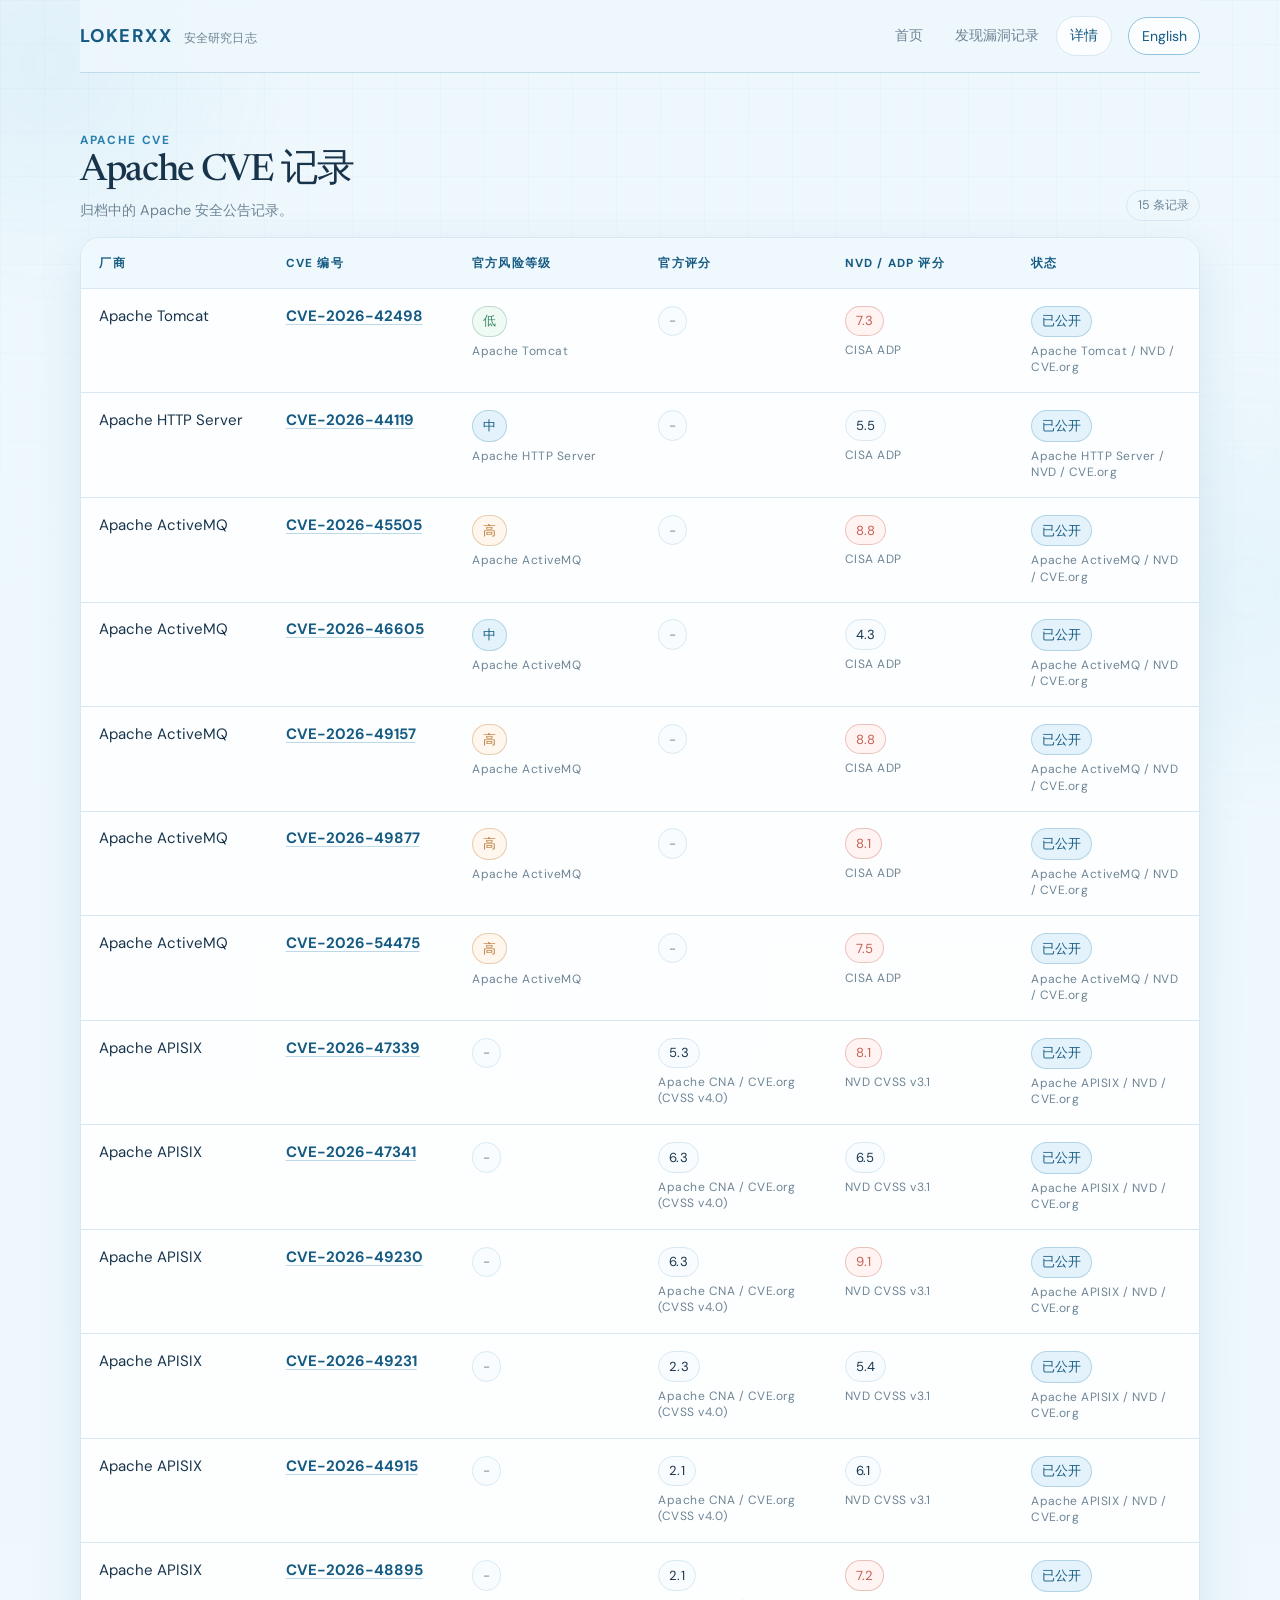
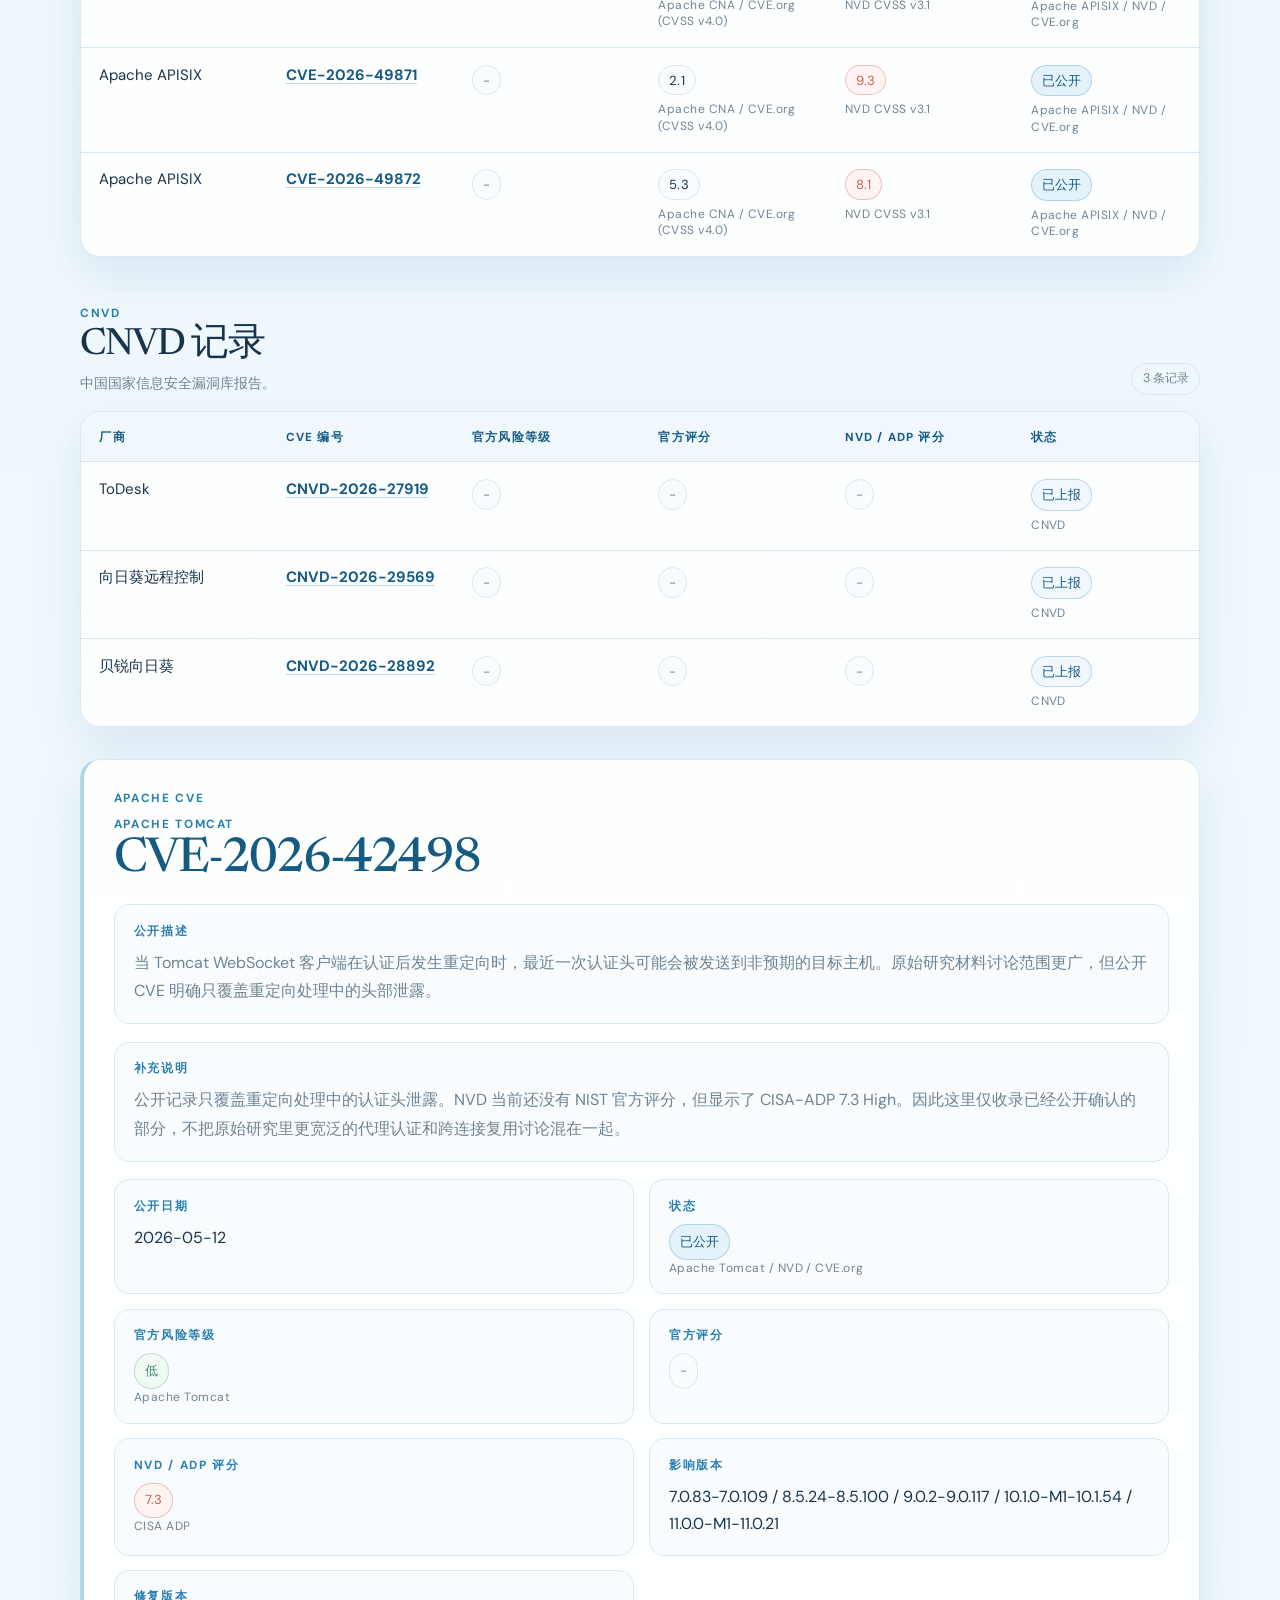
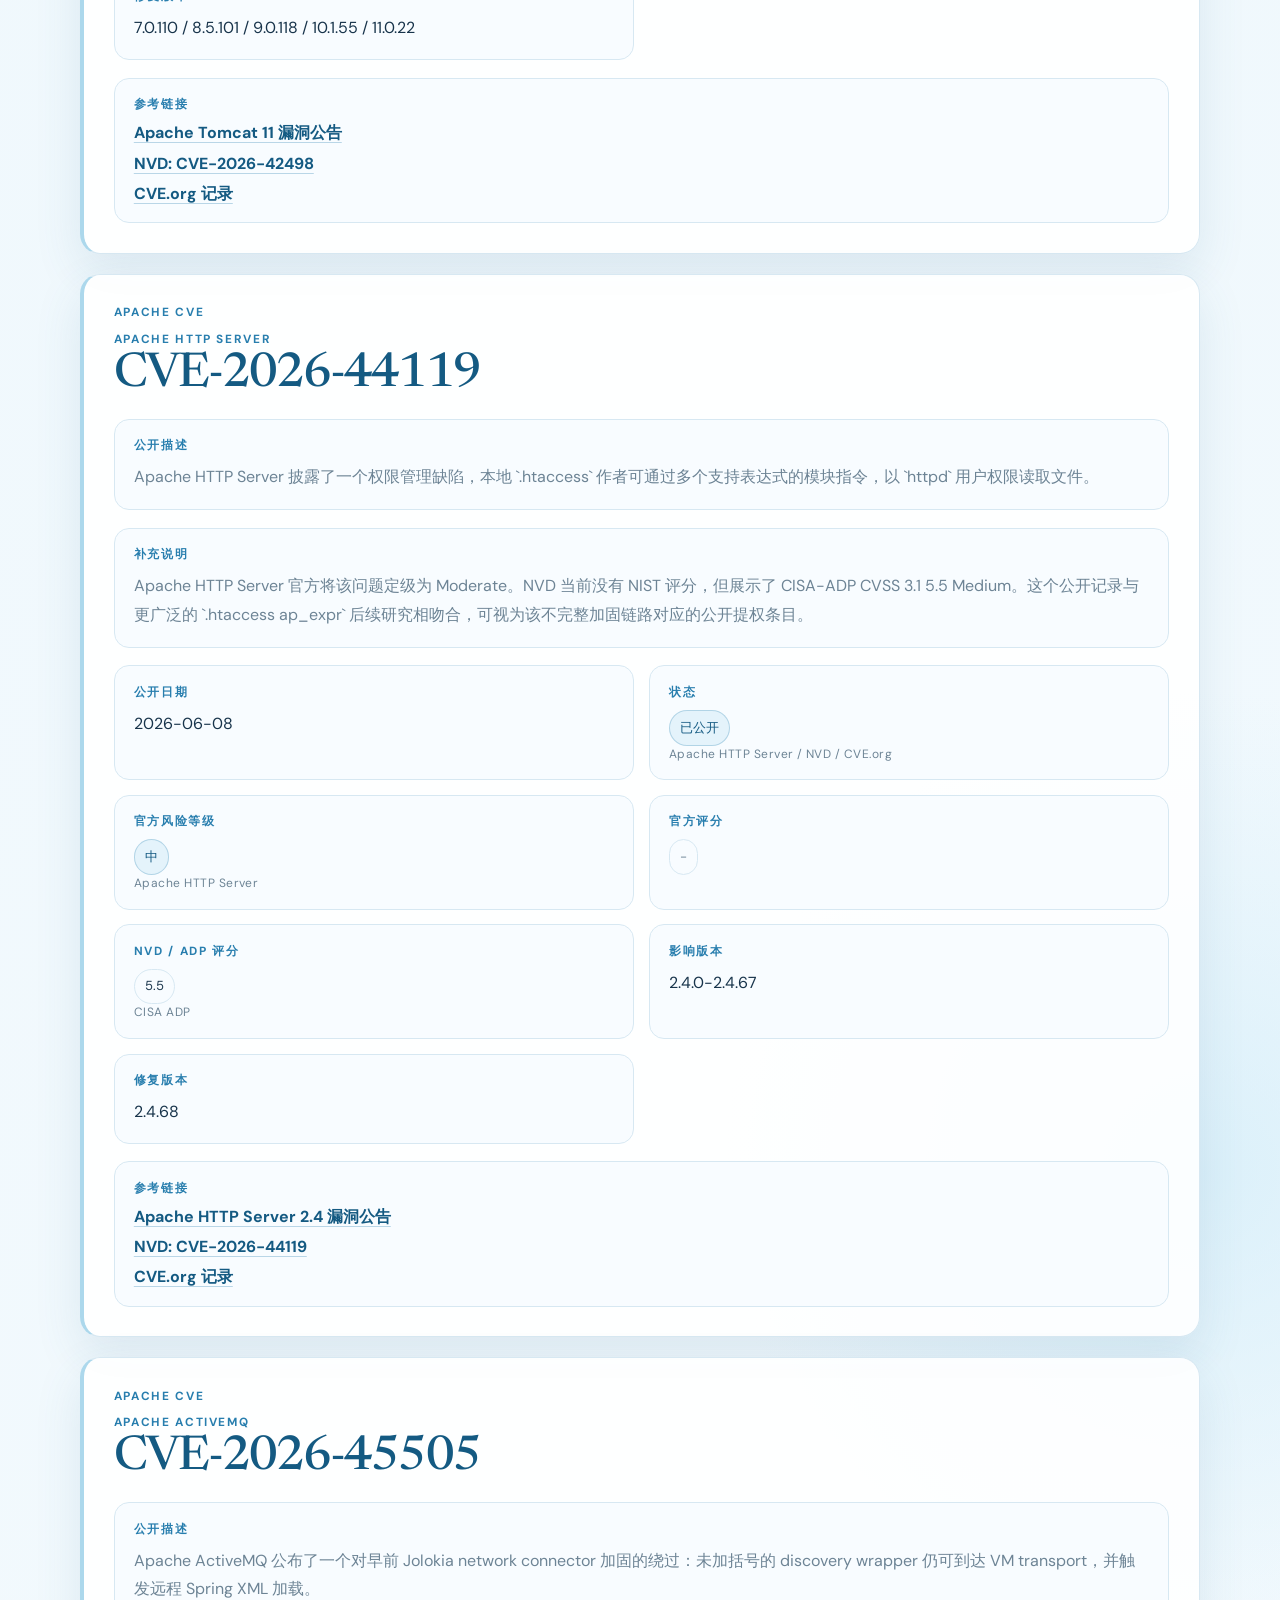
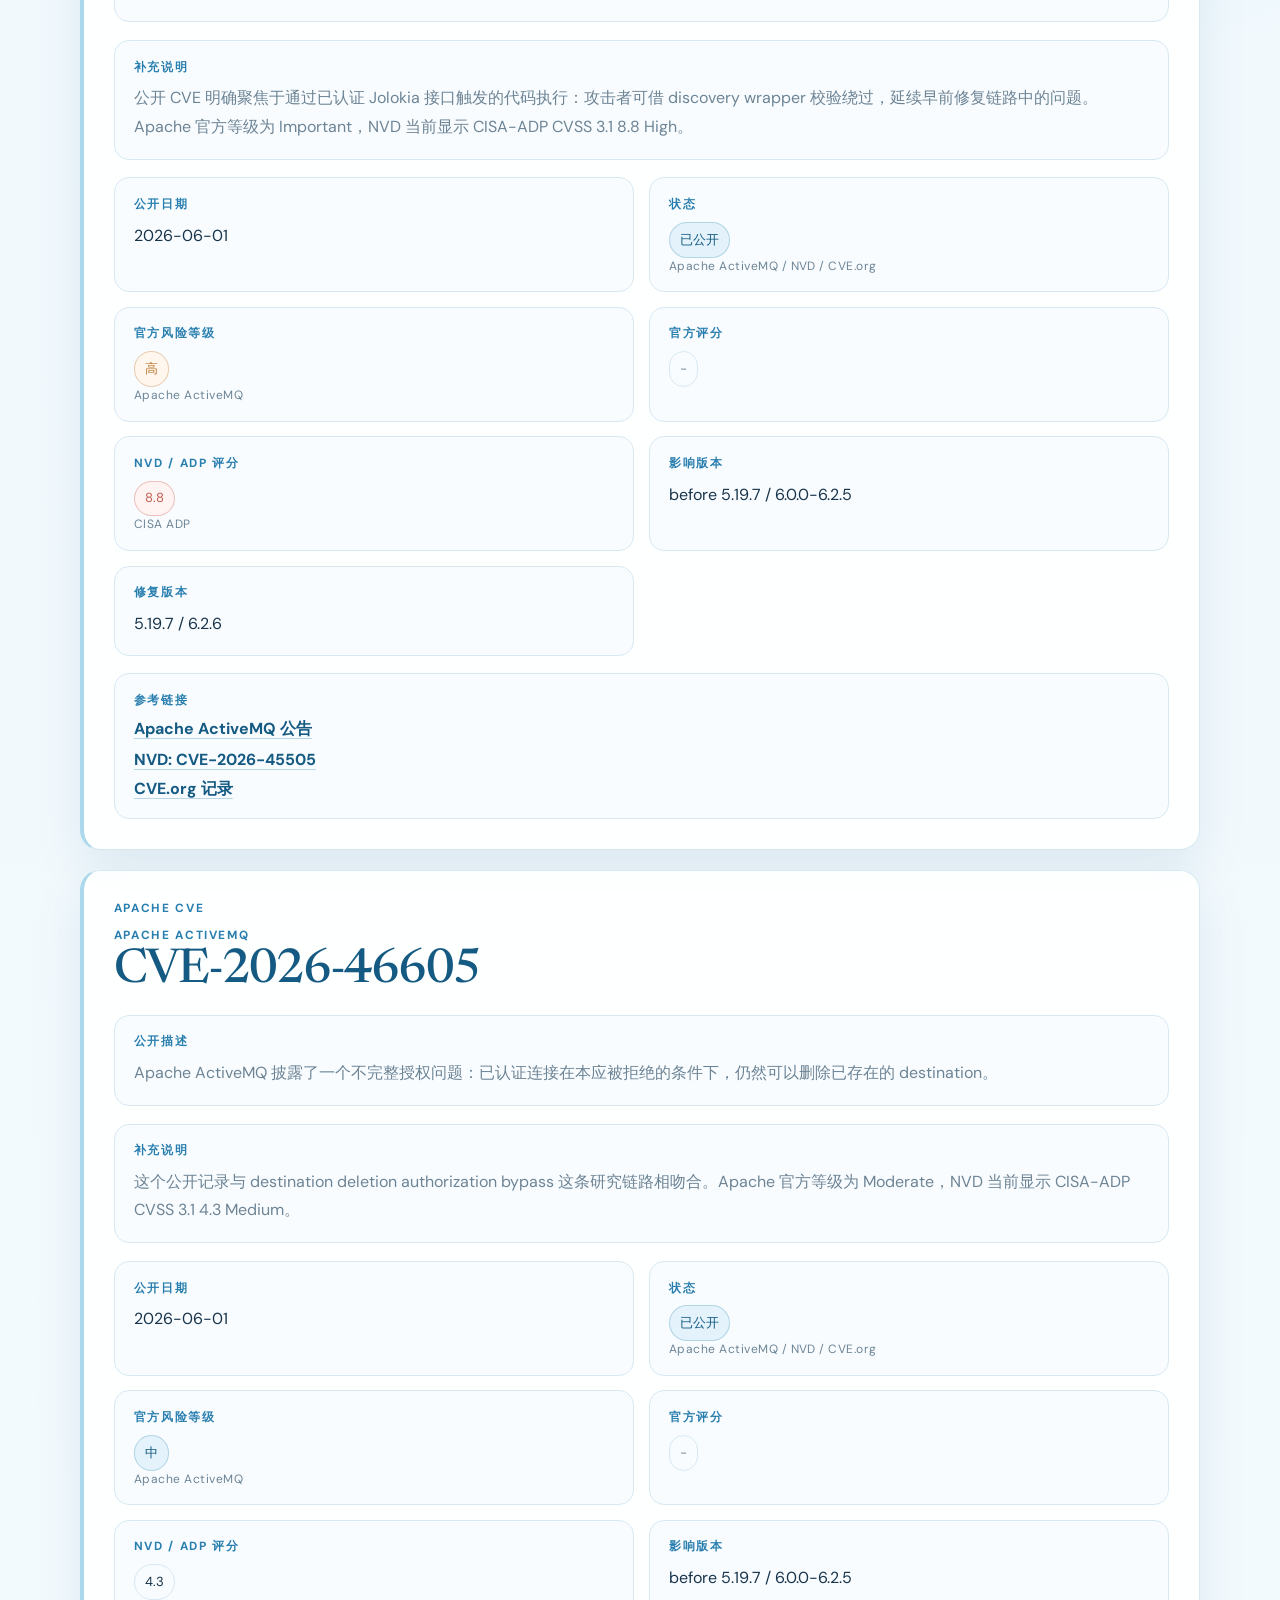
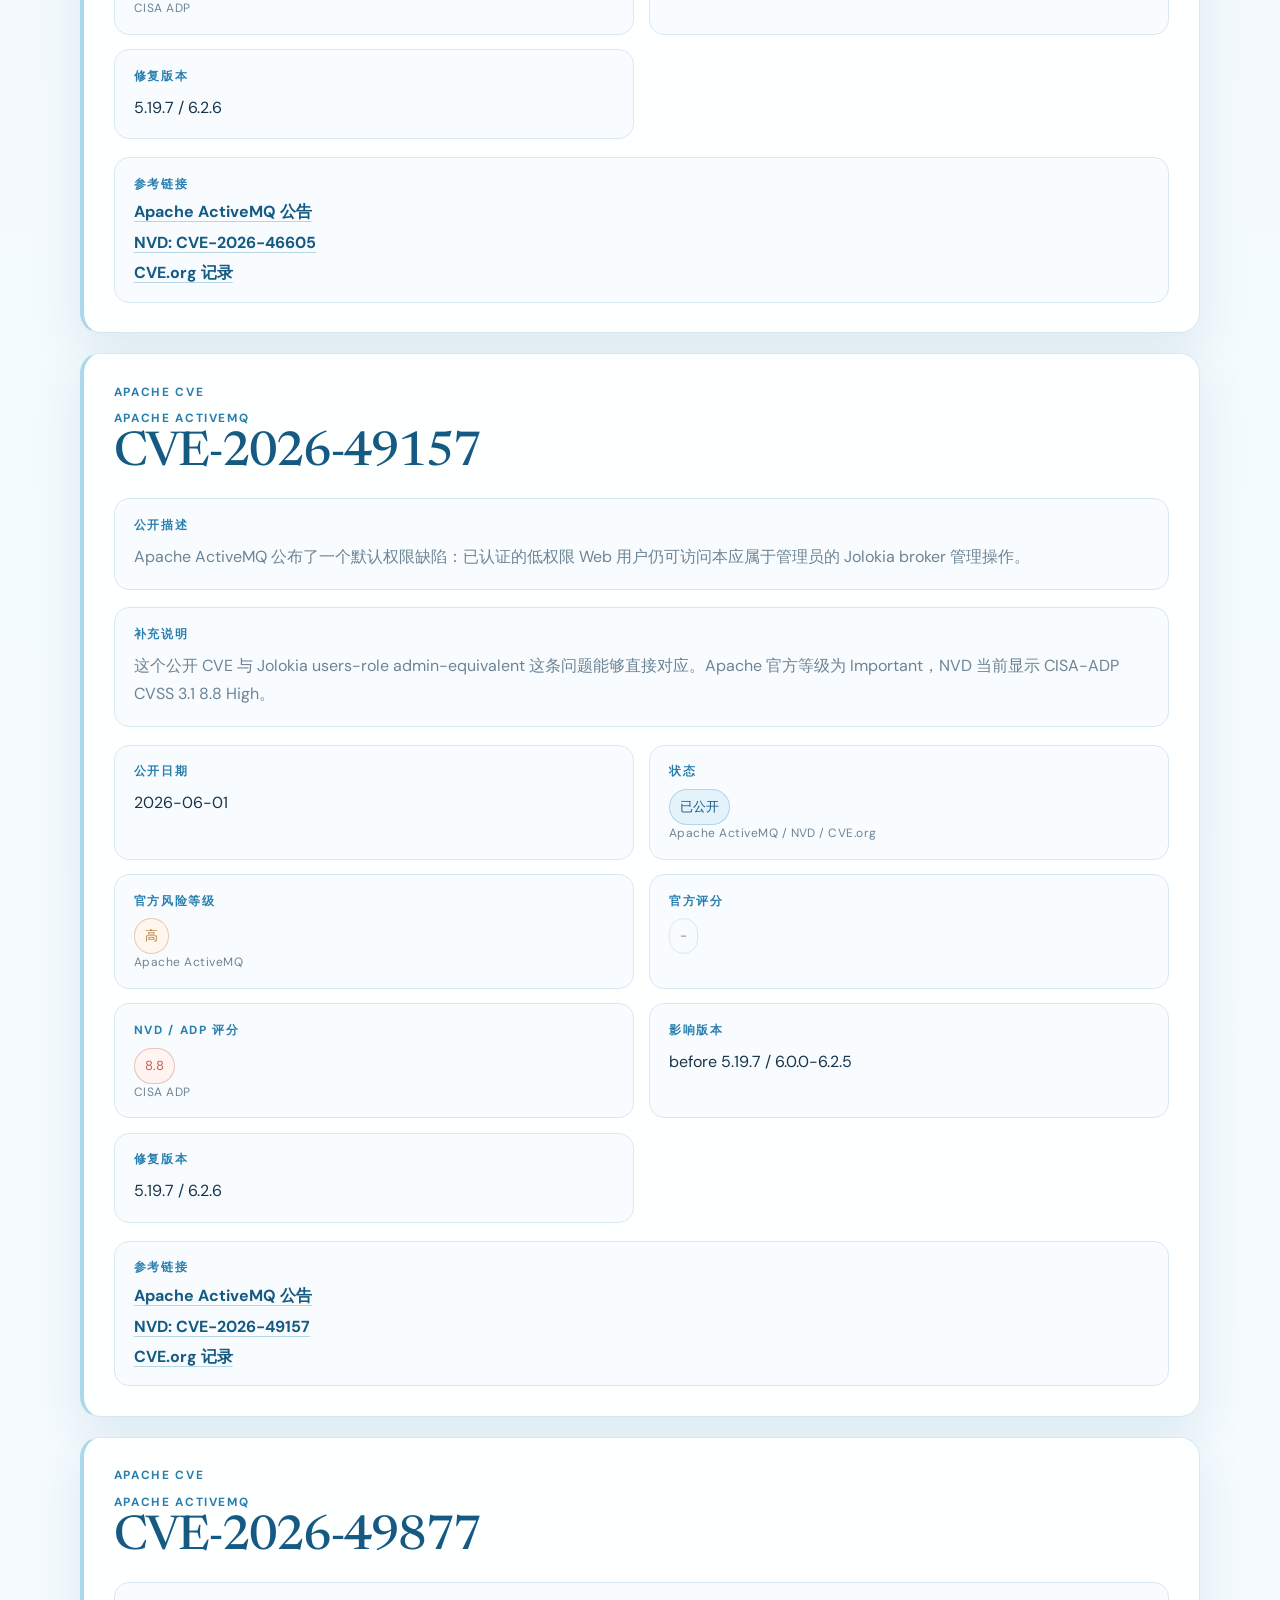
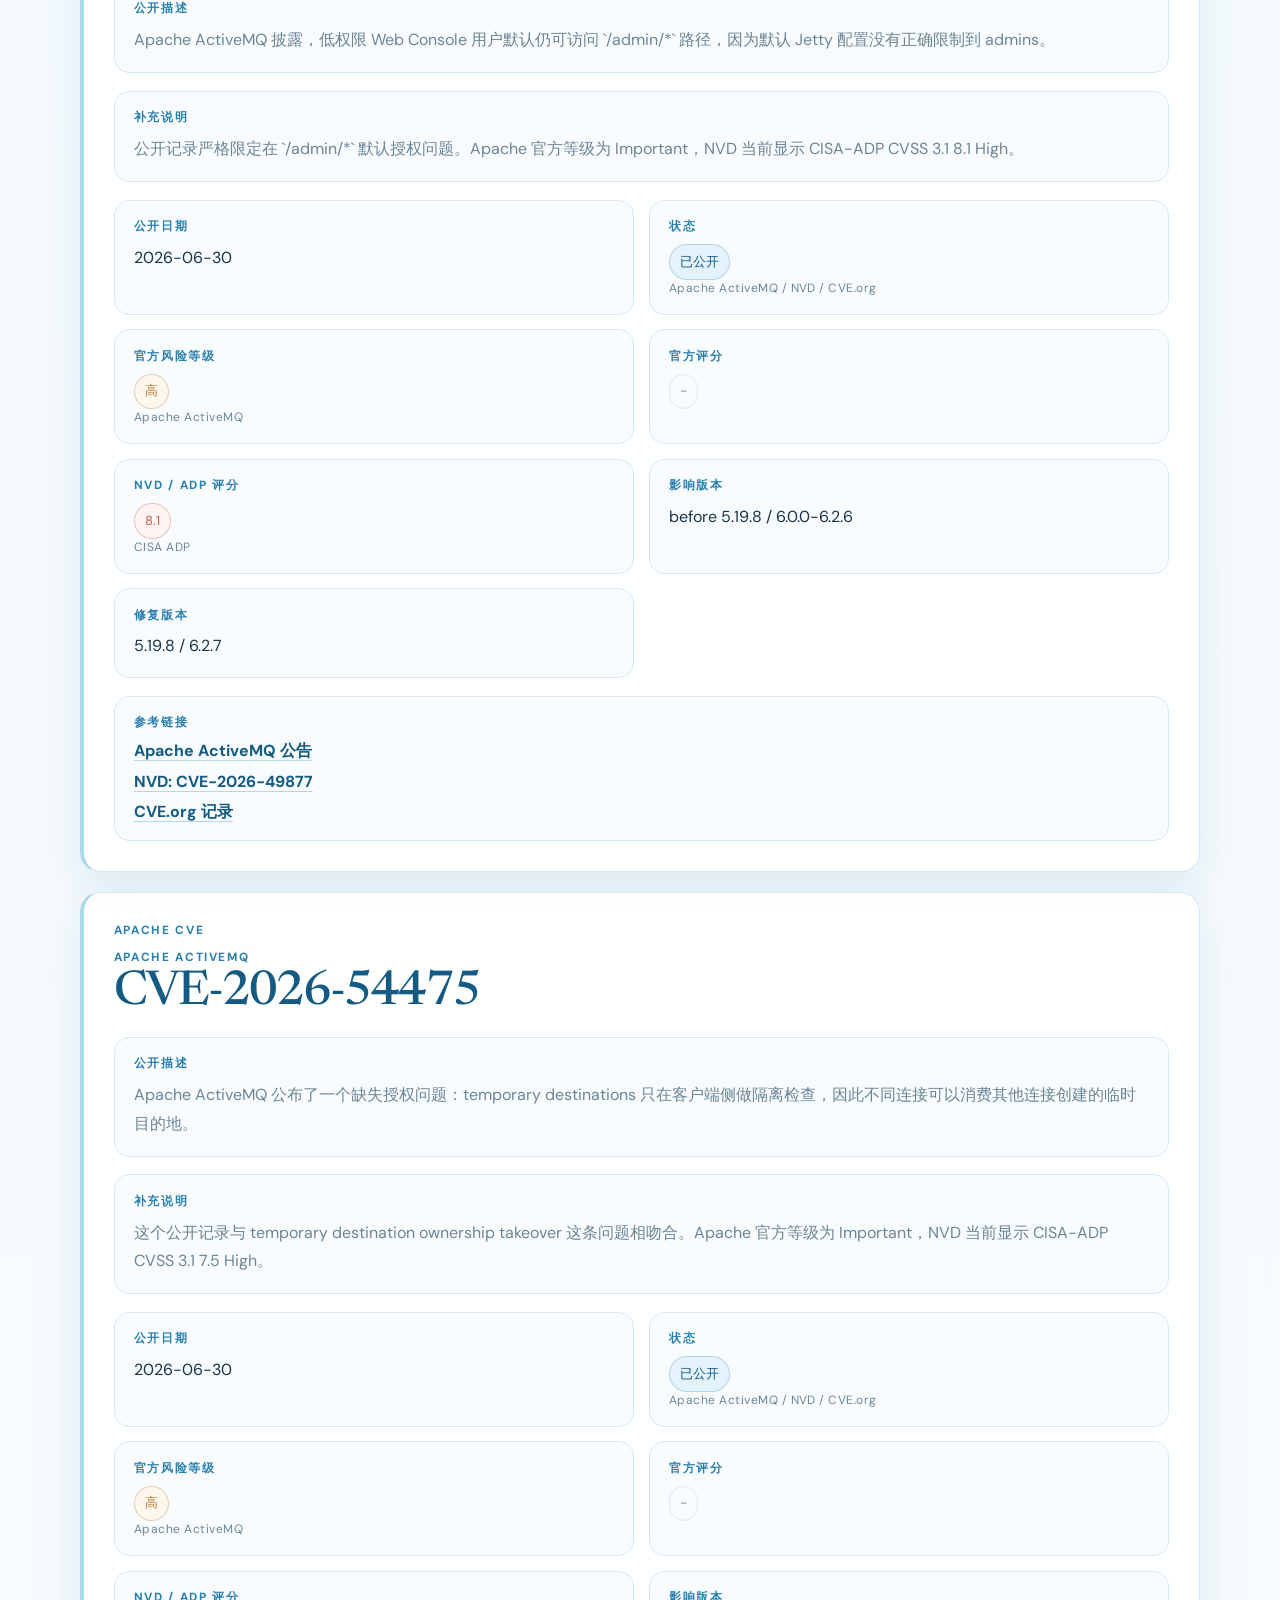
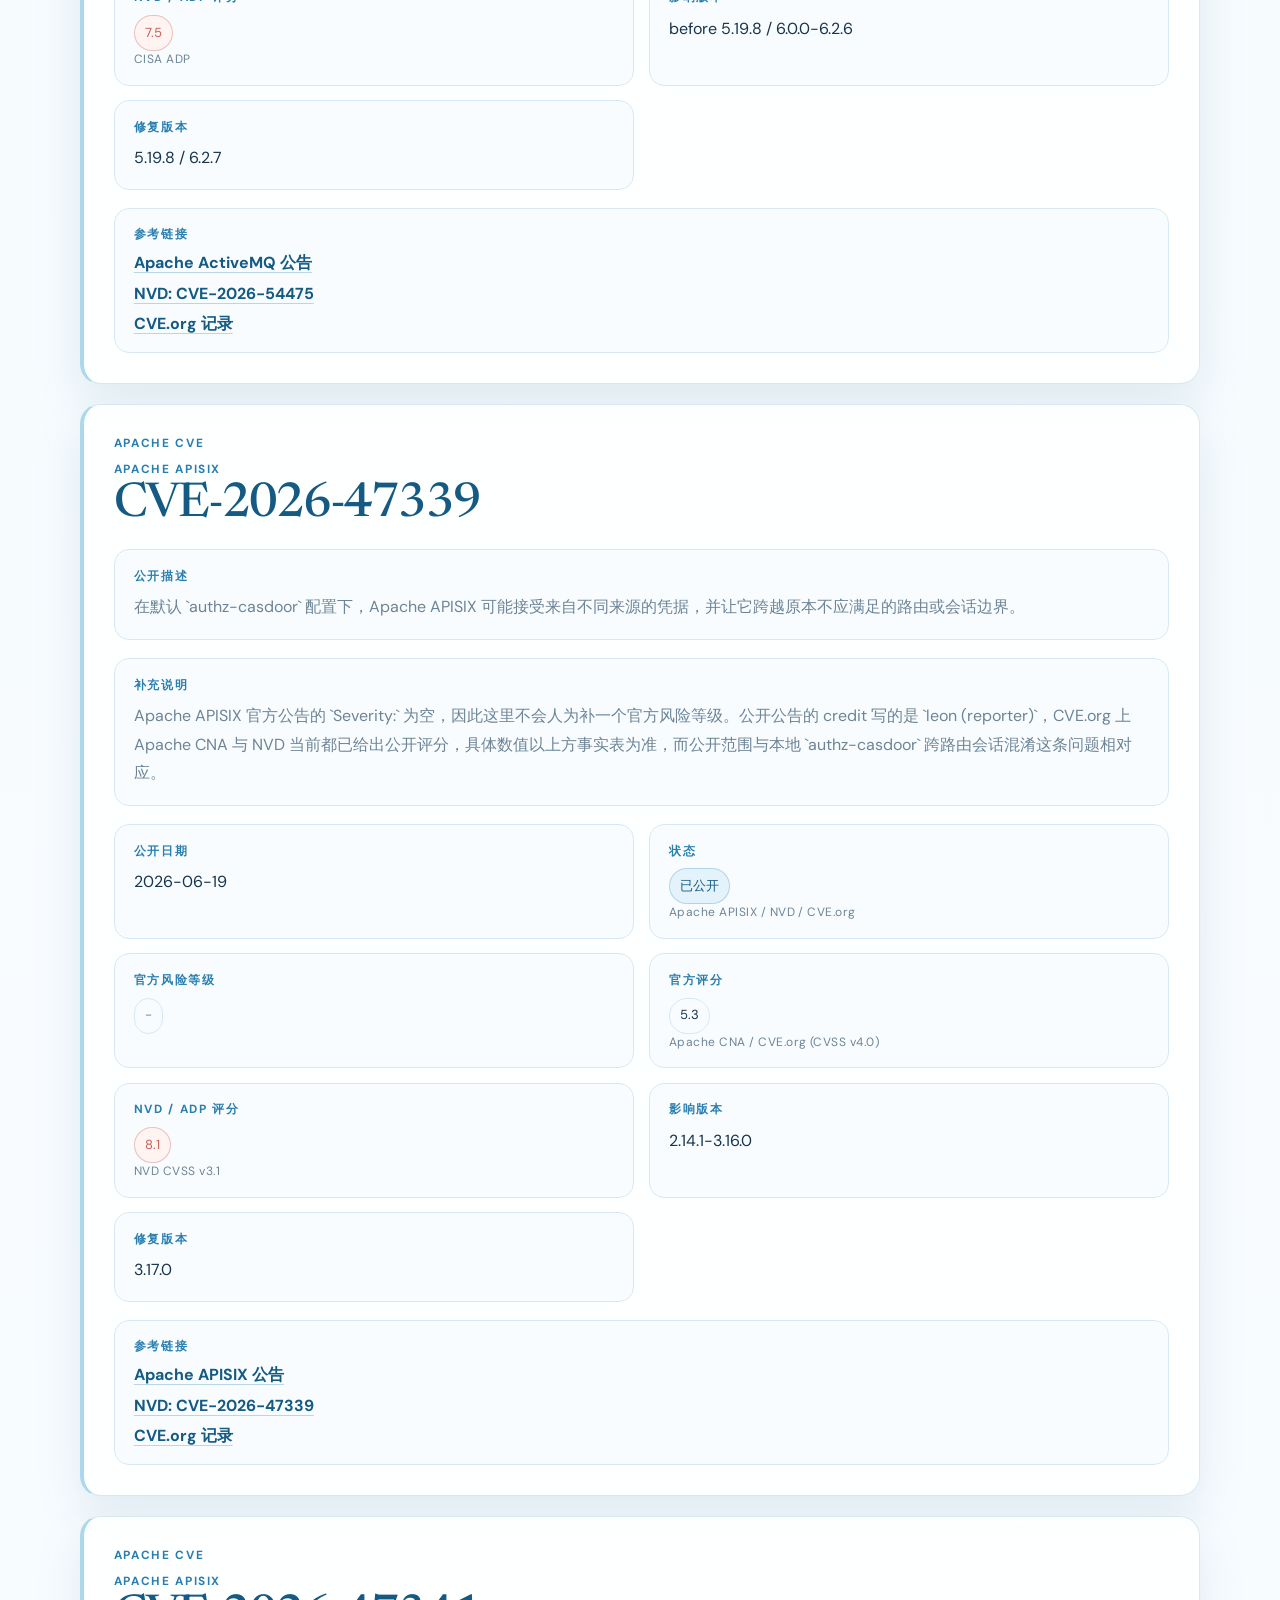
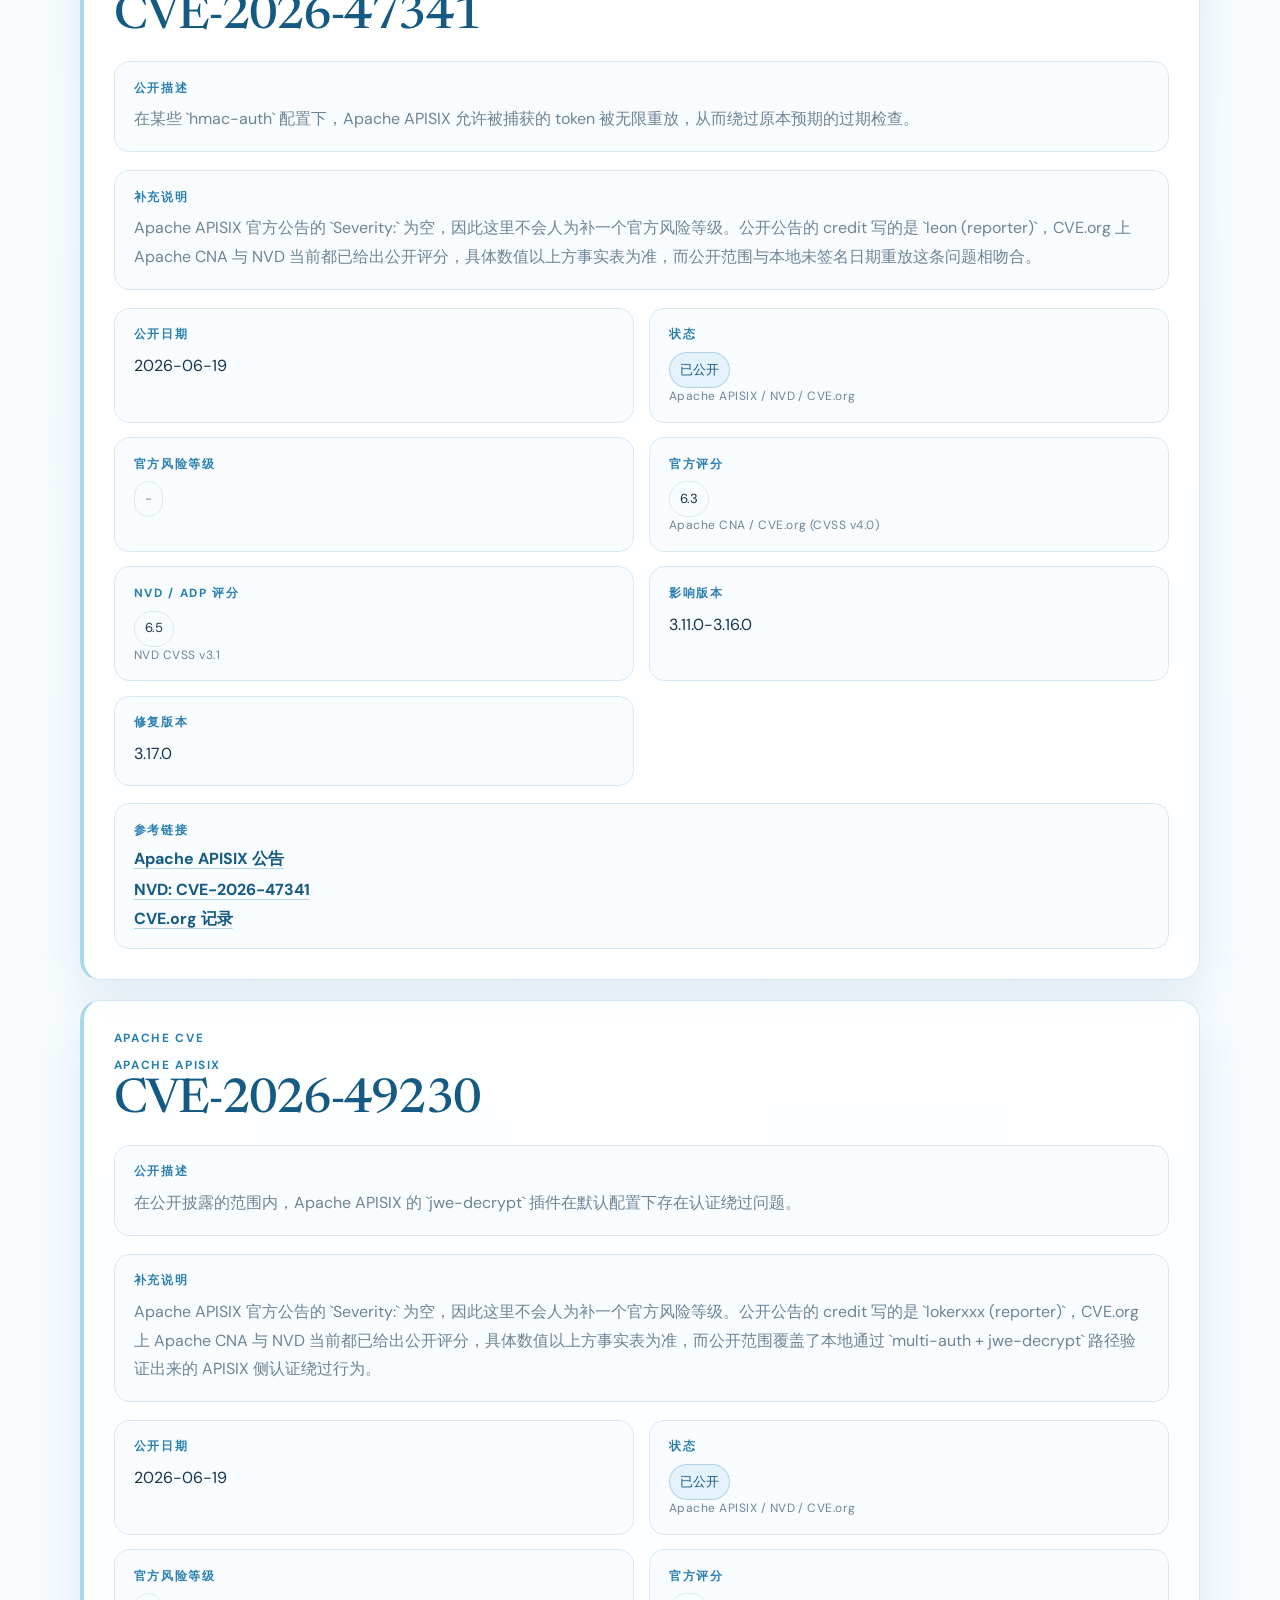
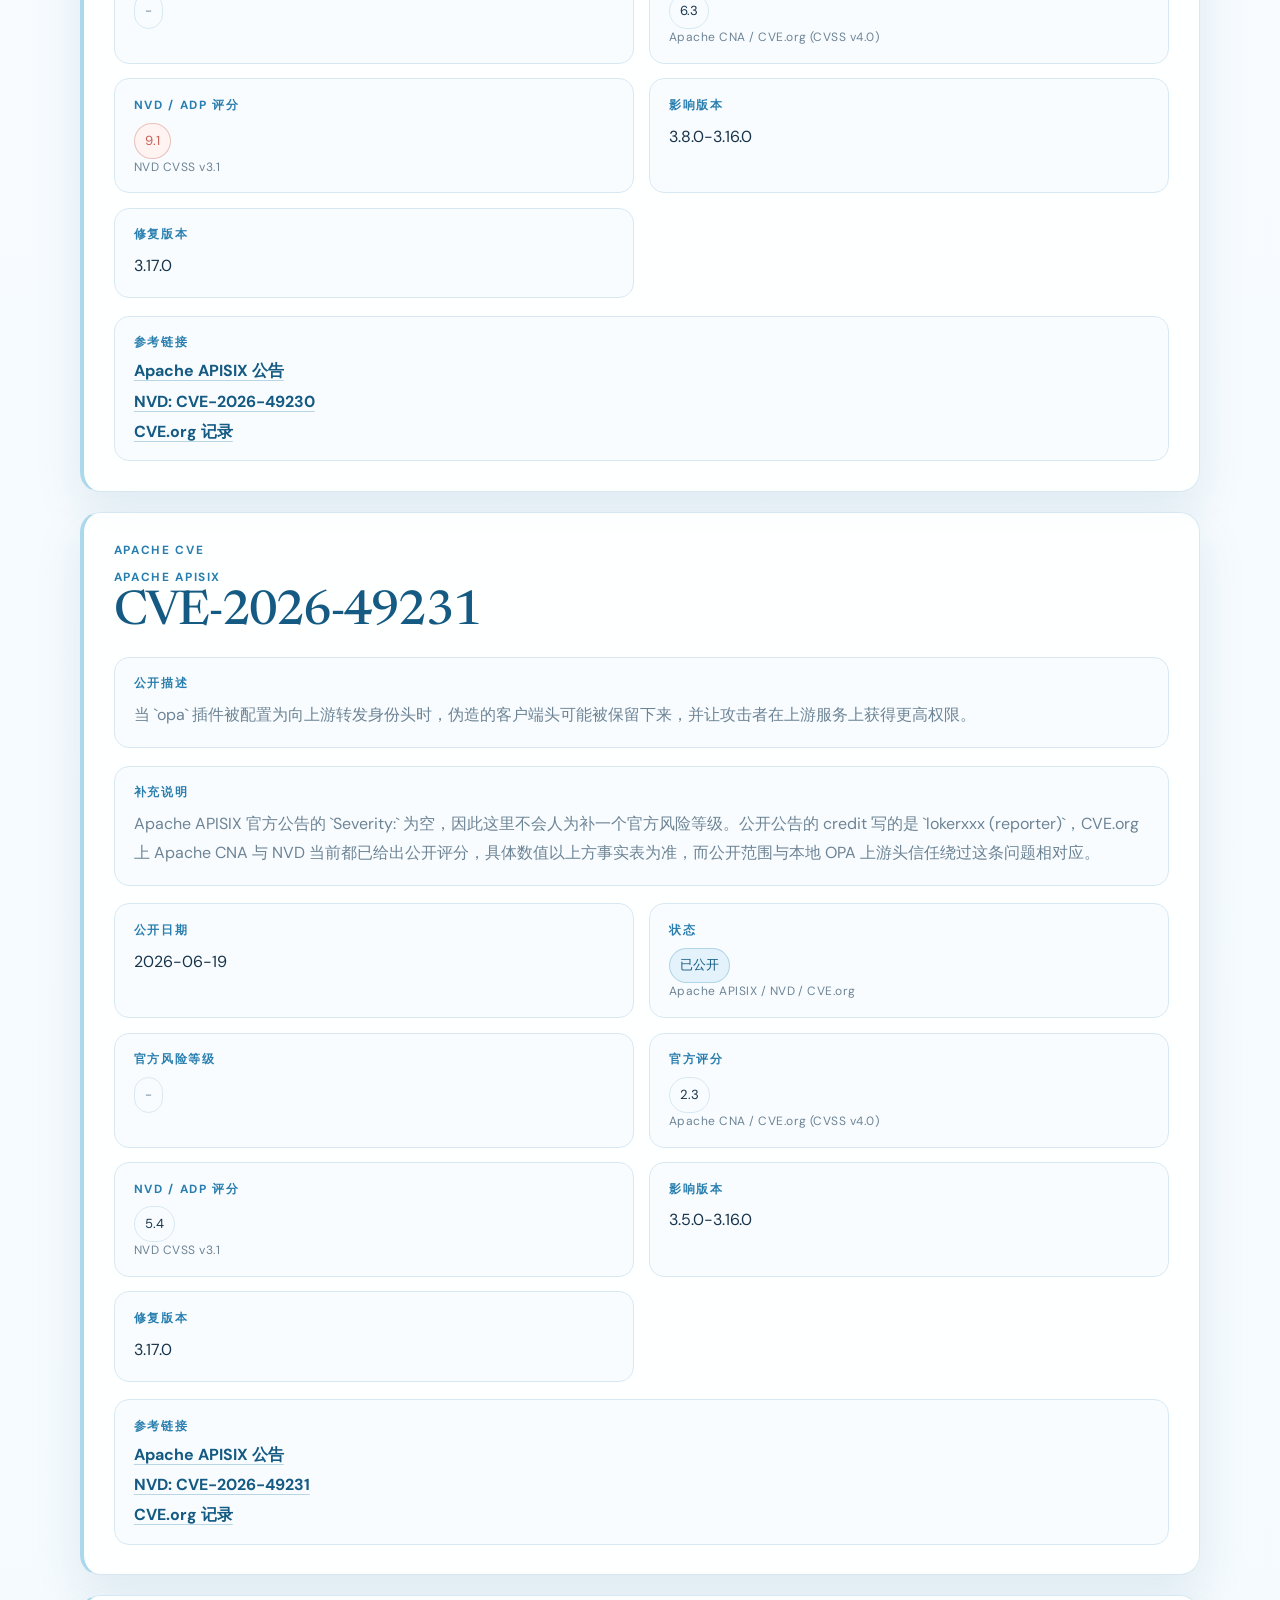
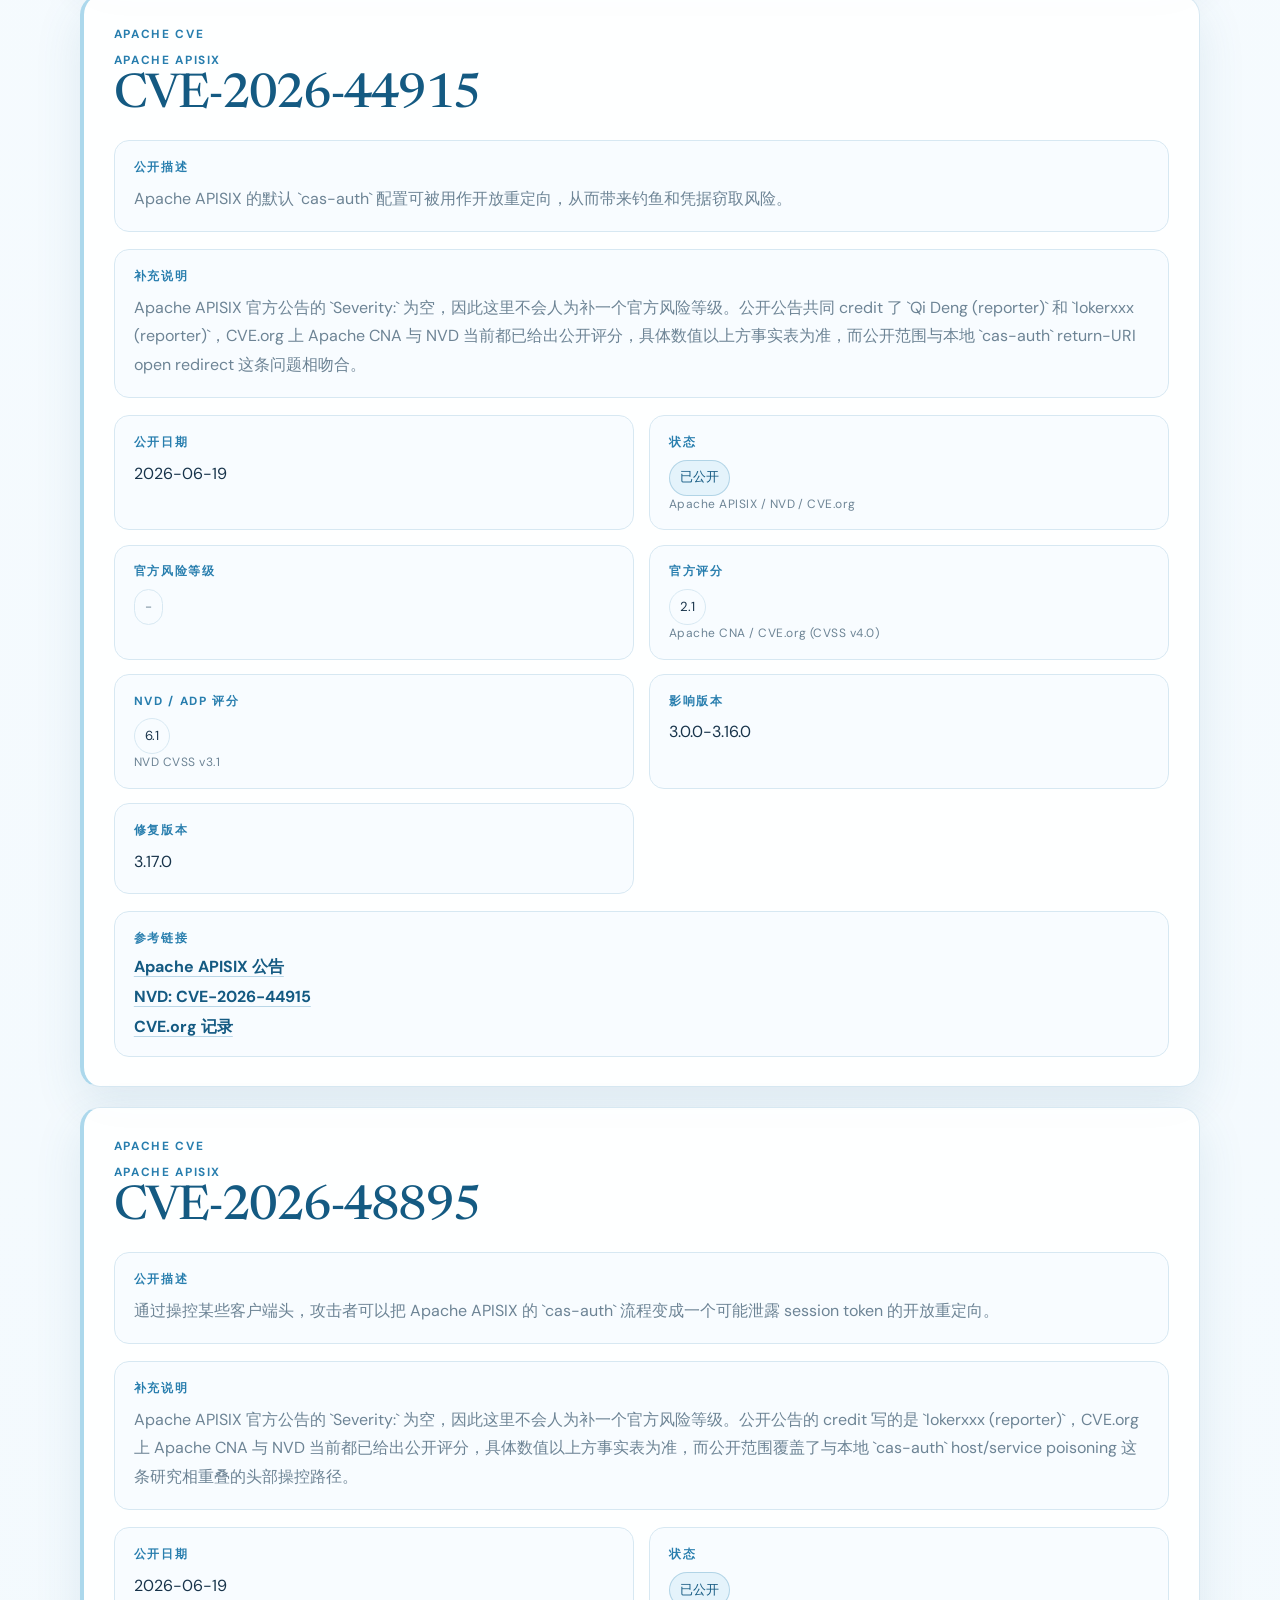
==== commit 9241a829: "update" ====
--- a/cve_detail.html
+++ b/cve_detail.html
@@ -30,20 +30,14 @@
         <div class="topbar-tools">
           <nav class="nav">
             <a href="index.html" data-i18n="navHome">Home</a>
-            <a href="#detail-index" data-i18n="navTable">Table</a>
-            <a href="#category-cnvd" data-i18n="navCnvd">CNVD</a>
-            <a href="#detail-list" data-i18n="navDetails">Details</a>
+            <a href="records.html" data-i18n="navRecords">发现漏洞记录</a>
+            <a href="#detail-list" data-i18n="navDetails" aria-current="page">Details</a>
           </nav>
           <button class="lang-toggle" id="language-toggle" type="button">中文</button>
         </div>
       </header>
 
       <main>
-        <nav class="category-nav" aria-label="Record categories">
-          <span class="category-nav-label" data-i18n="categoryNavLabel">Browse by category</span>
-          <a href="#category-cve" data-i18n="categoryCve">Apache CVE</a>
-          <a href="#category-cnvd" data-i18n="categoryCnvd">CNVD</a>
-        </nav>
 
         <section id="detail-index" class="section records-section">
           <div id="detail-index-groups"></div>
--- a/styles.css
+++ b/styles.css
@@ -142,7 +142,8 @@
 }
 
 .nav a:hover,
-.nav a:focus-visible {
+.nav a:focus-visible,
+.nav a[aria-current="page"] {
   color: var(--accent-deep);
   border-color: var(--line);
   background: rgba(255, 255, 255, 0.72);
@@ -721,6 +722,7 @@
   .topbar-tools {
     width: 100%;
     justify-content: space-between;
+    flex-wrap: wrap;
   }
 
   .nav {
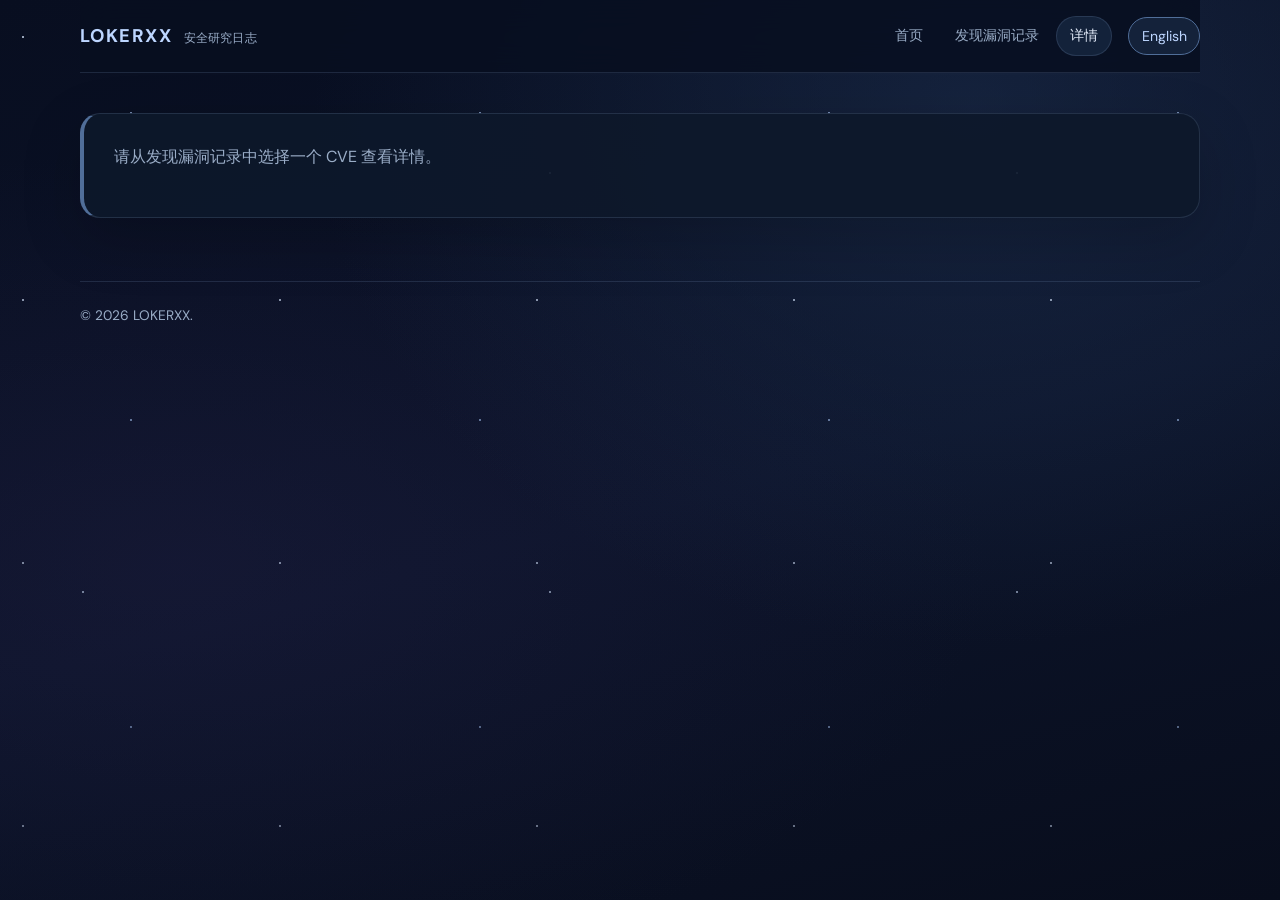
==== commit c91d9a9d: "update" ====
--- a/cve_detail.html
+++ b/cve_detail.html
@@ -14,13 +14,19 @@
       href="https://fonts.googleapis.com/css2?family=DM+Sans:wght@400;500;600;700&amp;family=Newsreader:opsz,wght@6..72,400;6..72,500;6..72,600&amp;display=swap"
       rel="stylesheet"
     />
-    <link rel="stylesheet" href="styles.css" />
+    <link rel="stylesheet" href="styles.css?v=single-dark-20261005" />
+    <link rel="stylesheet" href="meteor.css?v=night-detail-20261005" />
   </head>
-  <body class="detail-page" data-page="detail">
+  <body data-page="detail">
     <div class="page-shell">
-      <div class="ambient ambient-one"></div>
-      <div class="ambient ambient-two"></div>
-      <div class="grid-mask"></div>
+      <div class="night-sky" aria-hidden="true">
+        <div class="star-field"></div>
+        <div class="meteor meteor-one"></div>
+        <div class="meteor meteor-two"></div>
+        <div class="meteor meteor-three"></div>
+        <div class="meteor meteor-four"></div>
+        <div class="meteor meteor-five"></div>
+      </div>
 
       <header class="topbar">
         <a class="brand" href="index.html">
@@ -39,9 +45,7 @@
 
       <main>
 
-        <section id="detail-index" class="section records-section">
-          <div id="detail-index-groups"></div>
-
+        <section id="detail-page" class="section records-section">
           <div class="detail-list" id="detail-list"></div>
         </section>
       </main>
@@ -51,7 +55,8 @@
       </footer>
     </div>
 
-    <script src="cve-data.js"></script>
-    <script src="script.js"></script>
+    <script src="cve-data.js?v=apple-cve-score-nvd-20261005"></script>
+    <script src="script.js?v=no-duplicate-vendor-20261005"></script>
+    <script src="meteor.js?v=519c3fd74f6c"></script>
   </body>
 </html>
--- a/styles.css
+++ b/styles.css
@@ -1,18 +1,18 @@
 :root {
-  --bg: #eef7fc;
-  --bg-soft: #f8fcff;
-  --panel: #ffffff;
-  --line: #d7e8f2;
-  --line-strong: #8fc4df;
-  --text: #18344b;
-  --muted: #6d8495;
-  --accent: #287eae;
-  --accent-deep: #145a82;
-  --accent-soft: #e4f3fb;
-  --gold: #b87632;
-  --red: #c55f54;
-  --green: #3e8c68;
-  --shadow: 0 18px 48px rgba(56, 116, 149, 0.12);
+  --bg: #080e20;
+  --bg-soft: #101c32;
+  --panel: #101a2e;
+  --line: rgba(151, 181, 224, 0.16);
+  --line-strong: #506e99;
+  --text: #e1eaf8;
+  --muted: #9aadc7;
+  --accent: #91baff;
+  --accent-deep: #bdd6ff;
+  --accent-soft: #182c49;
+  --gold: #edbc7c;
+  --red: #ffa59e;
+  --green: #90d5b3;
+  --shadow: 0 20px 60px rgba(0, 0, 0, 0.18);
   --radius: 20px;
   --max-width: 1120px;
 }
@@ -30,10 +30,8 @@
   min-height: 100vh;
   font-family: "DM Sans", sans-serif;
   color: var(--text);
-  background:
-    radial-gradient(circle at 8% -4%, rgba(157, 216, 242, 0.48), transparent 27rem),
-    radial-gradient(circle at 94% 20%, rgba(211, 237, 249, 0.72), transparent 30rem),
-    linear-gradient(180deg, #edf7fc 0%, #f8fcff 52%, #eef7fc 100%);
+  color-scheme: dark;
+  background: var(--bg);
   overflow-x: hidden;
 }
 
@@ -42,46 +40,14 @@
   text-decoration: none;
 }
 
+:focus-visible {
+  outline: 2px solid #a4caff;
+  outline-offset: 4px;
+}
+
 .page-shell {
   position: relative;
   isolation: isolate;
-}
-
-.ambient {
-  position: fixed;
-  width: 30rem;
-  height: 30rem;
-  border-radius: 999px;
-  filter: blur(42px);
-  opacity: 0.22;
-  pointer-events: none;
-  z-index: -3;
-}
-
-.ambient-one {
-  top: -11rem;
-  left: -12rem;
-  background: radial-gradient(circle, rgba(111, 192, 229, 0.52), transparent 64%);
-  animation: drift-one 16s ease-in-out infinite;
-}
-
-.ambient-two {
-  right: -13rem;
-  bottom: 8vh;
-  background: radial-gradient(circle, rgba(169, 221, 241, 0.58), transparent 62%);
-  animation: drift-two 18s ease-in-out infinite;
-}
-
-.grid-mask {
-  position: fixed;
-  inset: 0;
-  background-image:
-    linear-gradient(rgba(40, 126, 174, 0.045) 1px, transparent 1px),
-    linear-gradient(90deg, rgba(40, 126, 174, 0.045) 1px, transparent 1px);
-  background-size: 44px 44px;
-  mask-image: linear-gradient(180deg, rgba(0, 0, 0, 0.72), transparent 76%);
-  pointer-events: none;
-  z-index: -2;
 }
 
 .topbar {
@@ -93,8 +59,8 @@
   width: min(calc(100% - 2.5rem), var(--max-width));
   margin: 0 auto;
   padding: 1rem 0;
-  border-bottom: 1px solid rgba(160, 201, 220, 0.58);
-  background: rgba(238, 247, 252, 0.84);
+  border-bottom: 1px solid var(--line);
+  background: rgba(8, 14, 32, 0.86);
   backdrop-filter: blur(16px);
   z-index: 10;
 }
@@ -144,16 +110,16 @@
 .nav a:hover,
 .nav a:focus-visible,
 .nav a[aria-current="page"] {
-  color: var(--accent-deep);
+  color: var(--text);
   border-color: var(--line);
-  background: rgba(255, 255, 255, 0.72);
+  background: rgba(25, 42, 68, 0.72);
 }
 
 .lang-toggle {
   padding: 0.58rem 0.78rem;
   border: 1px solid var(--line-strong);
   border-radius: 999px;
-  background: rgba(255, 255, 255, 0.72);
+  background: rgba(25, 42, 68, 0.72);
   color: var(--accent-deep);
   font: inherit;
   font-size: 0.88rem;
@@ -168,7 +134,7 @@
 .lang-toggle:focus-visible {
   transform: translateY(-1px);
   border-color: var(--accent);
-  background: #ffffff;
+  background: #233956;
 }
 
 main {
@@ -262,7 +228,7 @@
   padding: 0.42rem 0.7rem;
   border: 1px solid var(--line);
   border-radius: 999px;
-  background: rgba(255, 255, 255, 0.68);
+  background: rgba(25, 42, 68, 0.72);
   color: var(--accent-deep);
   font-size: 0.82rem;
   font-weight: 600;
@@ -275,12 +241,12 @@
 .category-nav a:hover,
 .category-nav a:focus-visible {
   border-color: var(--line-strong);
-  background: #ffffff;
+  background: #233956;
   transform: translateY(-1px);
 }
 
 .panel {
-  background: rgba(255, 255, 255, 0.88);
+  background: rgba(14, 24, 43, 0.92);
   border: 1px solid var(--line);
   border-radius: var(--radius);
   box-shadow: var(--shadow);
@@ -315,7 +281,11 @@
 }
 
 .records-section {
-  padding-top: 3.7rem;
+  padding-top: 2.5rem;
+}
+
+#table {
+  scroll-margin-top: 6rem;
 }
 
 .section-header {
@@ -416,7 +386,7 @@
 }
 
 .research-table th {
-  background: rgba(228, 243, 251, 0.56);
+  background: rgba(28, 45, 72, 0.7);
   color: var(--accent-deep);
   font-size: 0.73rem;
   font-weight: 700;
@@ -438,7 +408,7 @@
 }
 
 .research-table tbody tr:hover {
-  background: #f8fcff;
+  background: rgba(118, 165, 238, 0.07);
 }
 
 .cve-link,
@@ -478,7 +448,7 @@
 .score-pill.is-high,
 .risk-pill.is-critical {
   border-color: rgba(197, 95, 84, 0.35);
-  background: #fff4f2;
+  background: #38232e;
   color: var(--red);
 }
 
@@ -490,7 +460,7 @@
 
 .risk-pill.is-high {
   border-color: rgba(184, 118, 50, 0.34);
-  background: #fff7ed;
+  background: #302a26;
   color: var(--gold);
 }
 
@@ -502,7 +472,7 @@
 
 .risk-pill.is-low {
   border-color: rgba(62, 140, 104, 0.28);
-  background: #effaf4;
+  background: #19332e;
   color: var(--green);
 }
 
@@ -531,31 +501,31 @@
 
 .status-pill.is-reported {
   border-color: rgba(40, 126, 174, 0.27);
-  background: #f1f8fd;
+  background: var(--accent-soft);
   color: var(--accent-deep);
 }
 
 .status-pill.is-reserved {
   border-color: rgba(184, 118, 50, 0.27);
-  background: #fff7ed;
+  background: #302a26;
   color: var(--gold);
 }
 
 .status-pill.is-rejected {
   border-color: rgba(197, 95, 84, 0.26);
-  background: #fff4f2;
+  background: #38232e;
   color: var(--red);
 }
 
 .detail-list {
   display: grid;
   gap: 1.25rem;
-  margin-top: 2rem;
+  margin-top: 0;
 }
 
 .detail-section {
   padding: 1.85rem;
-  border-left: 4px solid #acd8ec;
+  border-left: 4px solid var(--line-strong);
 }
 
 .detail-section-head {
@@ -588,7 +558,7 @@
   padding: 1.1rem 1.2rem;
   border: 1px solid var(--line);
   border-radius: 15px;
-  background: rgba(248, 252, 255, 0.9);
+  background: rgba(14, 24, 43, 0.84);
 }
 
 .detail-block-label,
@@ -647,36 +617,9 @@
   color: var(--muted);
 }
 
-@keyframes drift-one {
-  0%,
-  100% {
-    transform: translate3d(0, 0, 0);
-  }
-
-  50% {
-    transform: translate3d(2rem, 1.5rem, 0);
-  }
-}
-
-@keyframes drift-two {
-  0%,
-  100% {
-    transform: translate3d(0, 0, 0);
-  }
-
-  50% {
-    transform: translate3d(-1.5rem, -2rem, 0);
-  }
-}
-
 @media (prefers-reduced-motion: reduce) {
   html {
     scroll-behavior: auto;
-  }
-
-  .ambient-one,
-  .ambient-two {
-    animation: none;
   }
 }
 
--- a/meteor.css
+++ b/meteor.css
@@ -0,0 +1,141 @@
+.night-sky {
+  position: fixed;
+  inset: 0;
+  overflow: hidden;
+  pointer-events: none;
+  z-index: -1;
+  background:
+    radial-gradient(ellipse at 76% 12%, #20345580, transparent 48%),
+    radial-gradient(ellipse at 14% 63%, #25204755, transparent 52%),
+    linear-gradient(165deg, #080e20, #0c142a 55%, #080d1c);
+}
+
+.star-field {
+  position: absolute;
+  inset: 0;
+  opacity: 0.7;
+  background-image:
+    radial-gradient(1px 1px at 23px 37px, #d9e8ff 95%, transparent),
+    radial-gradient(1px 1px at 131px 113px, #a3bfec 95%, transparent),
+    radial-gradient(1.5px 1.5px at 83px 173px, #d2e4ff 95%, transparent),
+    radial-gradient(1px 1px at 191px 59px, #7997c8 95%, transparent);
+  background-size: 257px 263px, 349px 307px, 467px 419px, 179px 211px;
+  mask-image: linear-gradient(#000, #0009);
+}
+
+.meteor {
+  --flight: 9s;
+  position: absolute;
+  top: 0;
+  left: 60%;
+  width: clamp(100px, 19vw, 270px);
+  height: 1px;
+  opacity: 0;
+  background: linear-gradient(90deg, transparent, #89b8ff80 75%, #eaf5ff);
+  transform-origin: right center;
+  filter: drop-shadow(0 0 5px #8cbaff);
+  animation: meteor-flight var(--flight) linear infinite;
+}
+
+.meteor::after {
+  content: "";
+  position: absolute;
+  right: 0;
+  top: -1px;
+  width: 3px;
+  height: 3px;
+  border-radius: 50%;
+  background: #eff8ff;
+  box-shadow: 0 0 8px 2px #a4ccff80;
+}
+
+.meteor-one { left: 42%; top: -4%; animation-delay: -0.6s; }
+.meteor-two { left: 78%; top: 10%; --flight: 12s; animation-delay: -5s; }
+.meteor-three { left: 12%; top: 22%; --flight: 11s; animation-delay: -7.5s; }
+.meteor-four { left: 94%; top: 43%; --flight: 15s; animation-delay: -3s; }
+.meteor-five { left: 56%; top: 60%; --flight: 13s; animation-delay: -10s; }
+
+@keyframes meteor-flight {
+  0% { opacity: 0; transform: translate3d(0, 0, 0) rotate(145deg) scaleX(0.5); }
+  3% { opacity: 0.85; }
+  15% { opacity: 0; transform: translate3d(-55vw, 38.5vw, 0) rotate(145deg) scaleX(1); }
+  100% { opacity: 0; transform: translate3d(-55vw, 38.5vw, 0) rotate(145deg) scaleX(1); }
+}
+
+body[data-sky-paused="true"] .meteor { animation-play-state: paused; visibility: hidden; }
+
+.starlight-trail {
+  position: fixed;
+  inset: 0;
+  z-index: 20;
+  overflow: hidden;
+  pointer-events: none;
+}
+
+.cursor-sparkle {
+  position: absolute;
+  width: var(--size);
+  height: var(--size);
+  margin: calc(var(--size) / -2);
+  color: #dcecff;
+  filter: drop-shadow(0 0 4px #94bfff);
+  animation: cursor-shimmer var(--lifetime) ease-out forwards;
+}
+
+.cursor-sparkle::before {
+  content: "";
+  display: block;
+  width: 100%;
+  height: 100%;
+  background: currentColor;
+  clip-path: polygon(50% 0, 61% 38%, 100% 50%, 61% 62%, 50% 100%, 39% 62%, 0 50%, 39% 38%);
+}
+
+.cursor-sparkle.is-dust {
+  width: 3px;
+  height: 3px;
+  margin: -1.5px;
+  color: #9fbfff;
+}
+
+.cursor-sparkle.is-dust::before { clip-path: none; border-radius: 50%; }
+
+@keyframes cursor-shimmer {
+  0% { opacity: 0; transform: translate3d(0, 0, 0) scale(0.35) rotate(0deg); }
+  16% { opacity: 0.9; transform: translate3d(0, 0, 0) scale(1) rotate(8deg); }
+  38% { opacity: 0.45; }
+  52% { opacity: 0.75; }
+  100% { opacity: 0; transform: translate3d(var(--drift-x), var(--drift-y), 0) scale(0.15) rotate(65deg); }
+}
+
+body[data-sky-paused="true"] .starlight-trail { display: none; }
+
+.profile-intro {
+  max-width: 760px;
+  min-height: calc(100svh - 180px);
+  padding: clamp(3.5rem, 10vh, 7rem) 0 4rem;
+}
+
+.profile-label { color: var(--accent); font-size: 0.8rem; letter-spacing: 0.2em; }
+.profile-intro h1 { font-size: clamp(2.8rem, 6vw, 4.5rem); line-height: 1.15; margin: 1rem 0 1.75rem; }
+.profile-summary { max-width: 42ch; font-size: clamp(1.2rem, 2.6vw, 1.65rem); line-height: 1.8; }
+.certifications-label { margin: 2rem 0 1rem; color: var(--muted); line-height: 1.7; }
+.certifications { display: flex; flex-wrap: wrap; gap: 0.75rem; padding: 0; list-style: none; }
+.certifications li { padding: 0.75rem 1.25rem; border: 1px solid var(--line-strong); border-radius: 10px; background: #101c32cc; color: var(--accent-deep); letter-spacing: 0.06em; }
+.profile-records-link { display: inline-block; margin-top: 1.8rem; color: var(--accent); line-height: 1.8; text-decoration: underline; text-underline-offset: 0.3em; }
+.records-title { margin: 2.5rem 0 0; font-size: clamp(2rem, 5vw, 2.8rem); line-height: 1.2; }
+
+@media (max-width: 800px) {
+  .topbar { flex-wrap: wrap; gap: 0.9rem; }
+  .topbar-tools { flex-wrap: wrap; gap: 0.5rem; }
+  .nav a { padding: 0.58rem 0.55rem; font-size: 0.82rem; }
+}
+
+@media (max-width: 620px) {
+  .meteor-four, .meteor-five { display: none; }
+}
+
+@media (prefers-reduced-motion: reduce) {
+  /* Keep the background static when reduced motion is requested. */
+  body:not([data-sky-paused="false"]) .meteor { animation: none; visibility: hidden; }
+}
